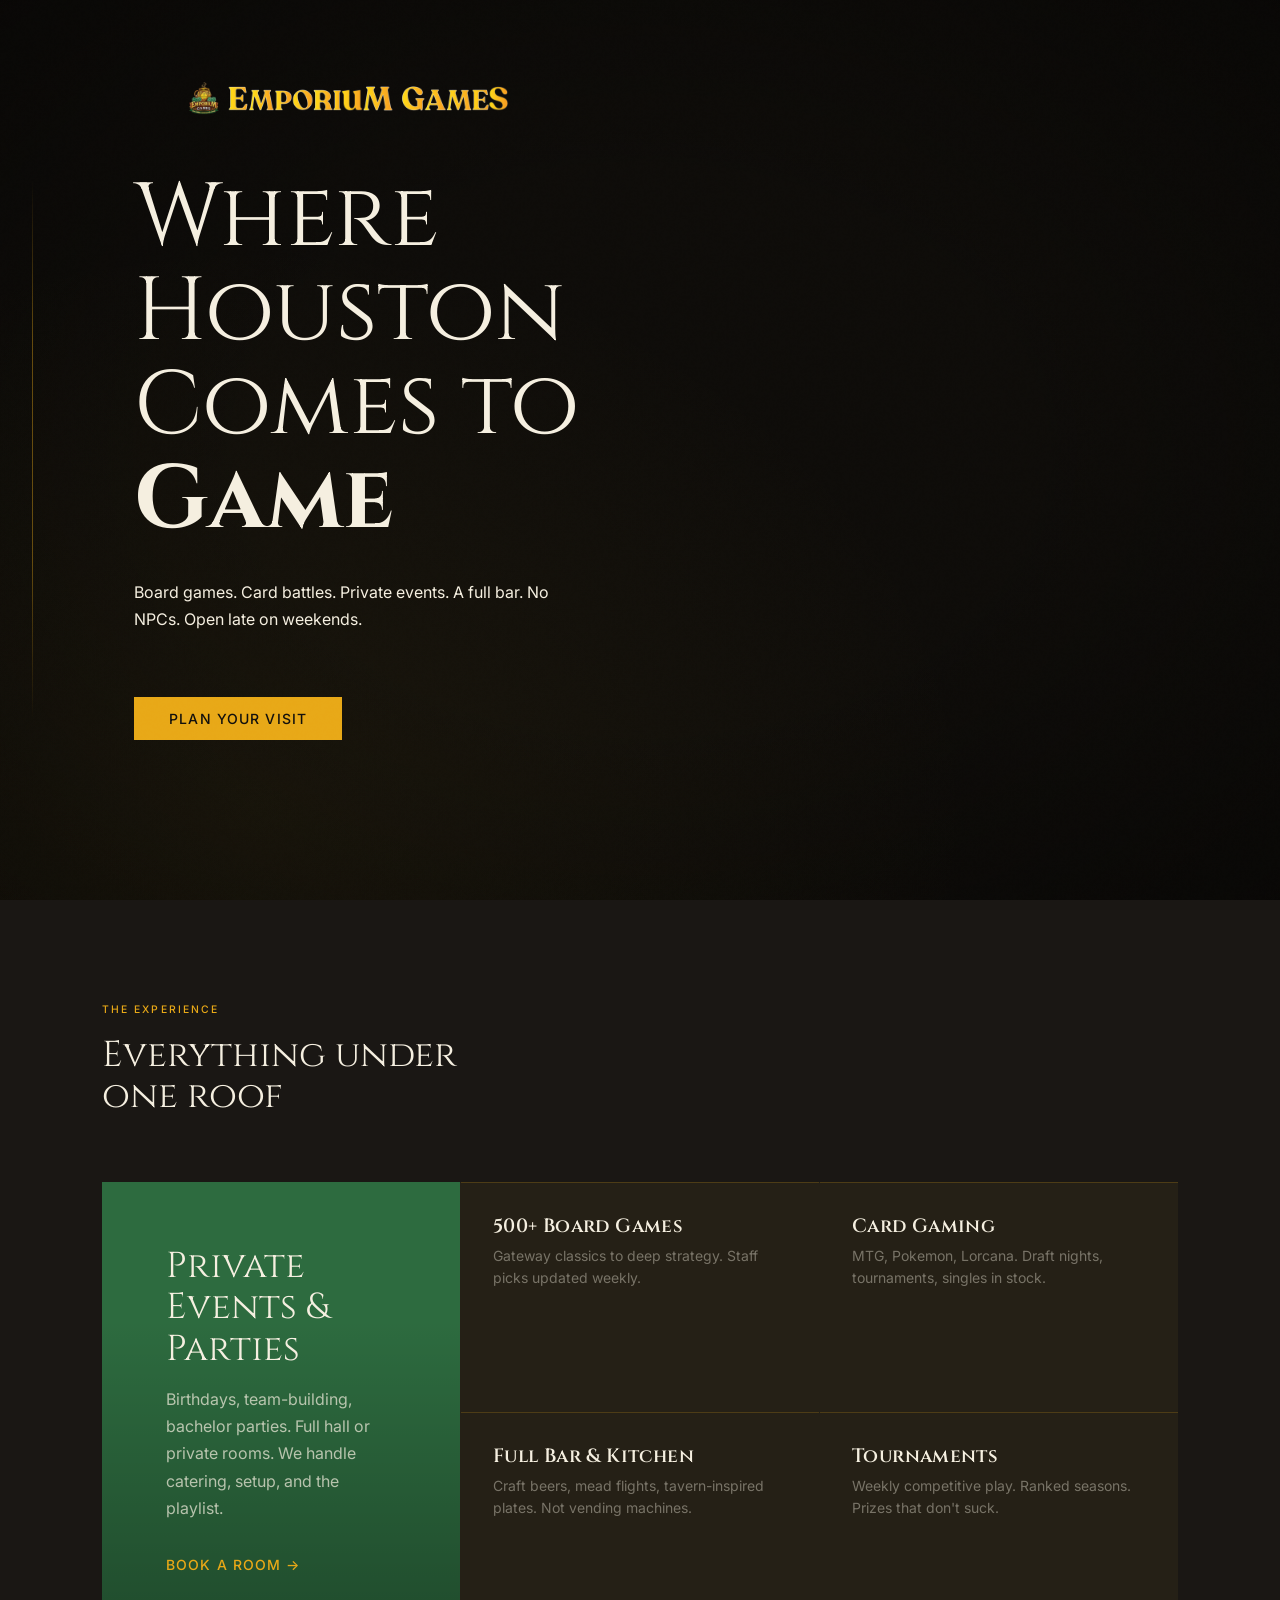
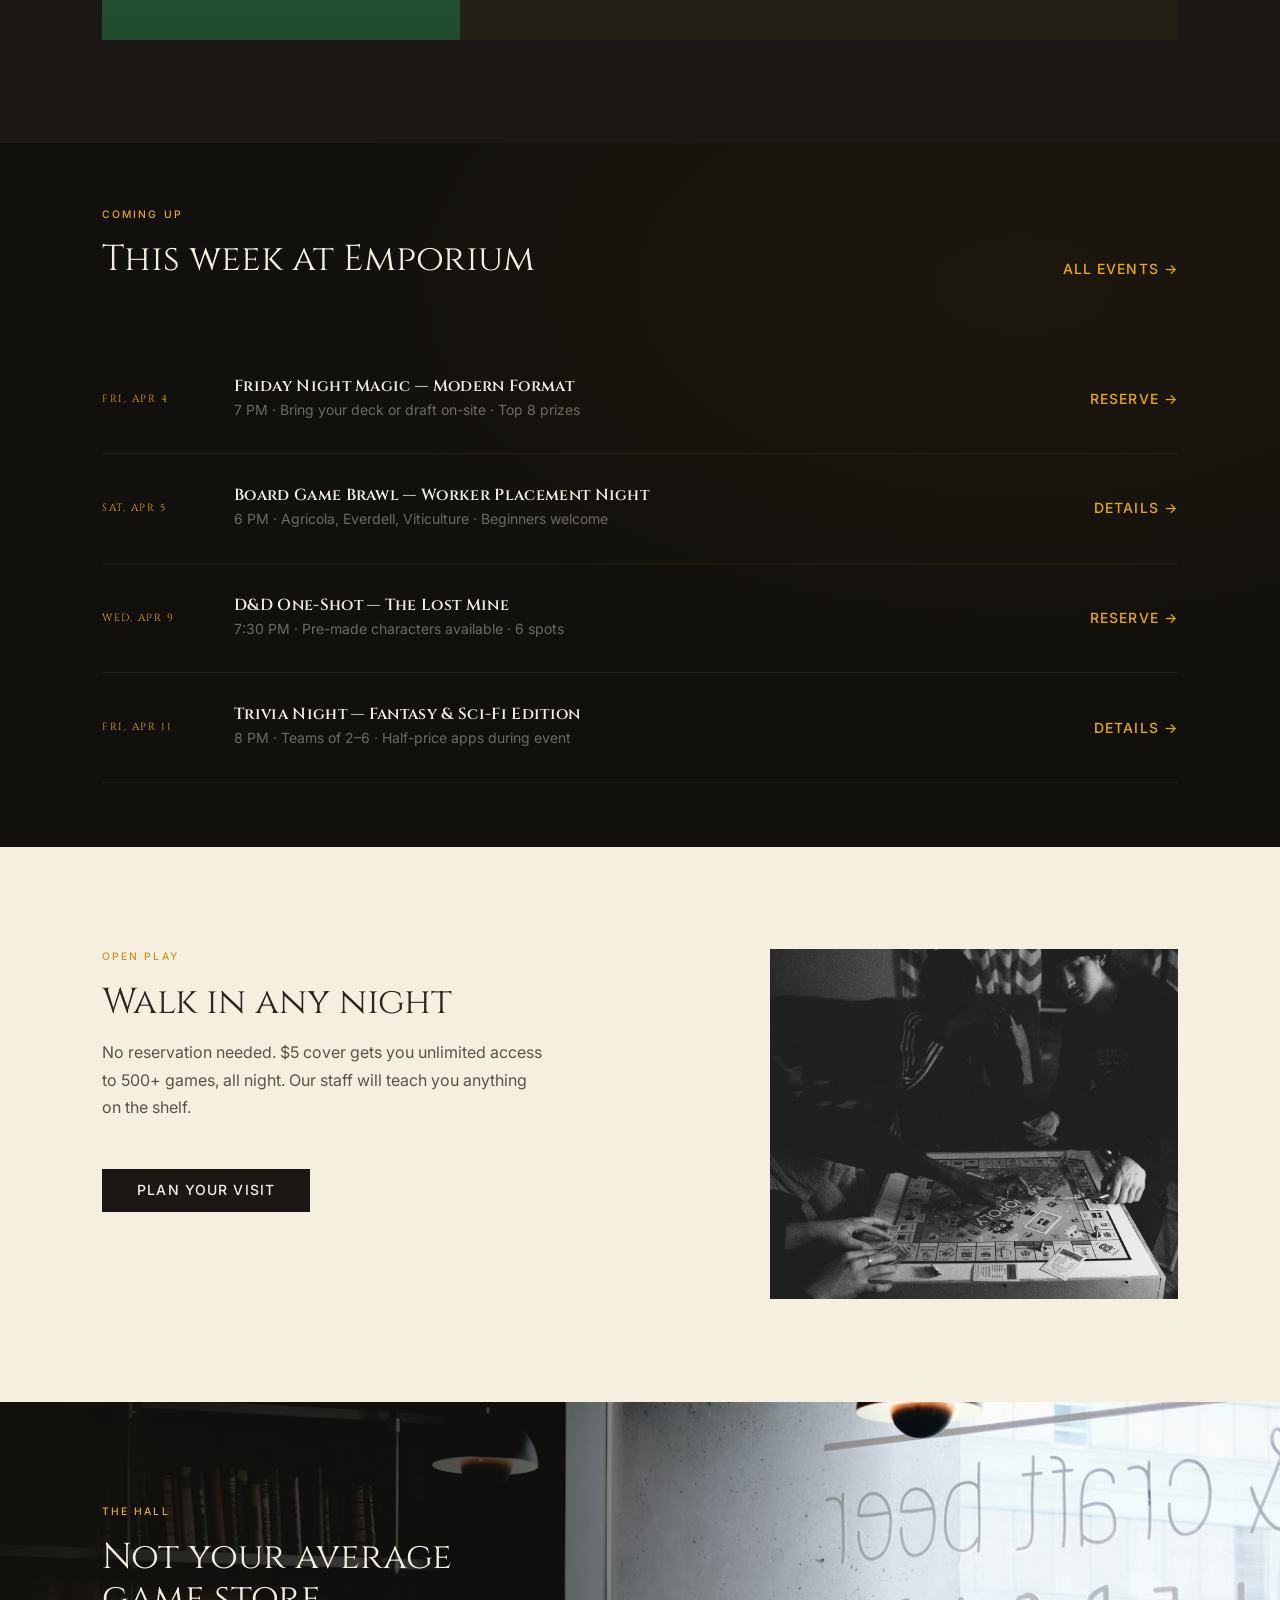
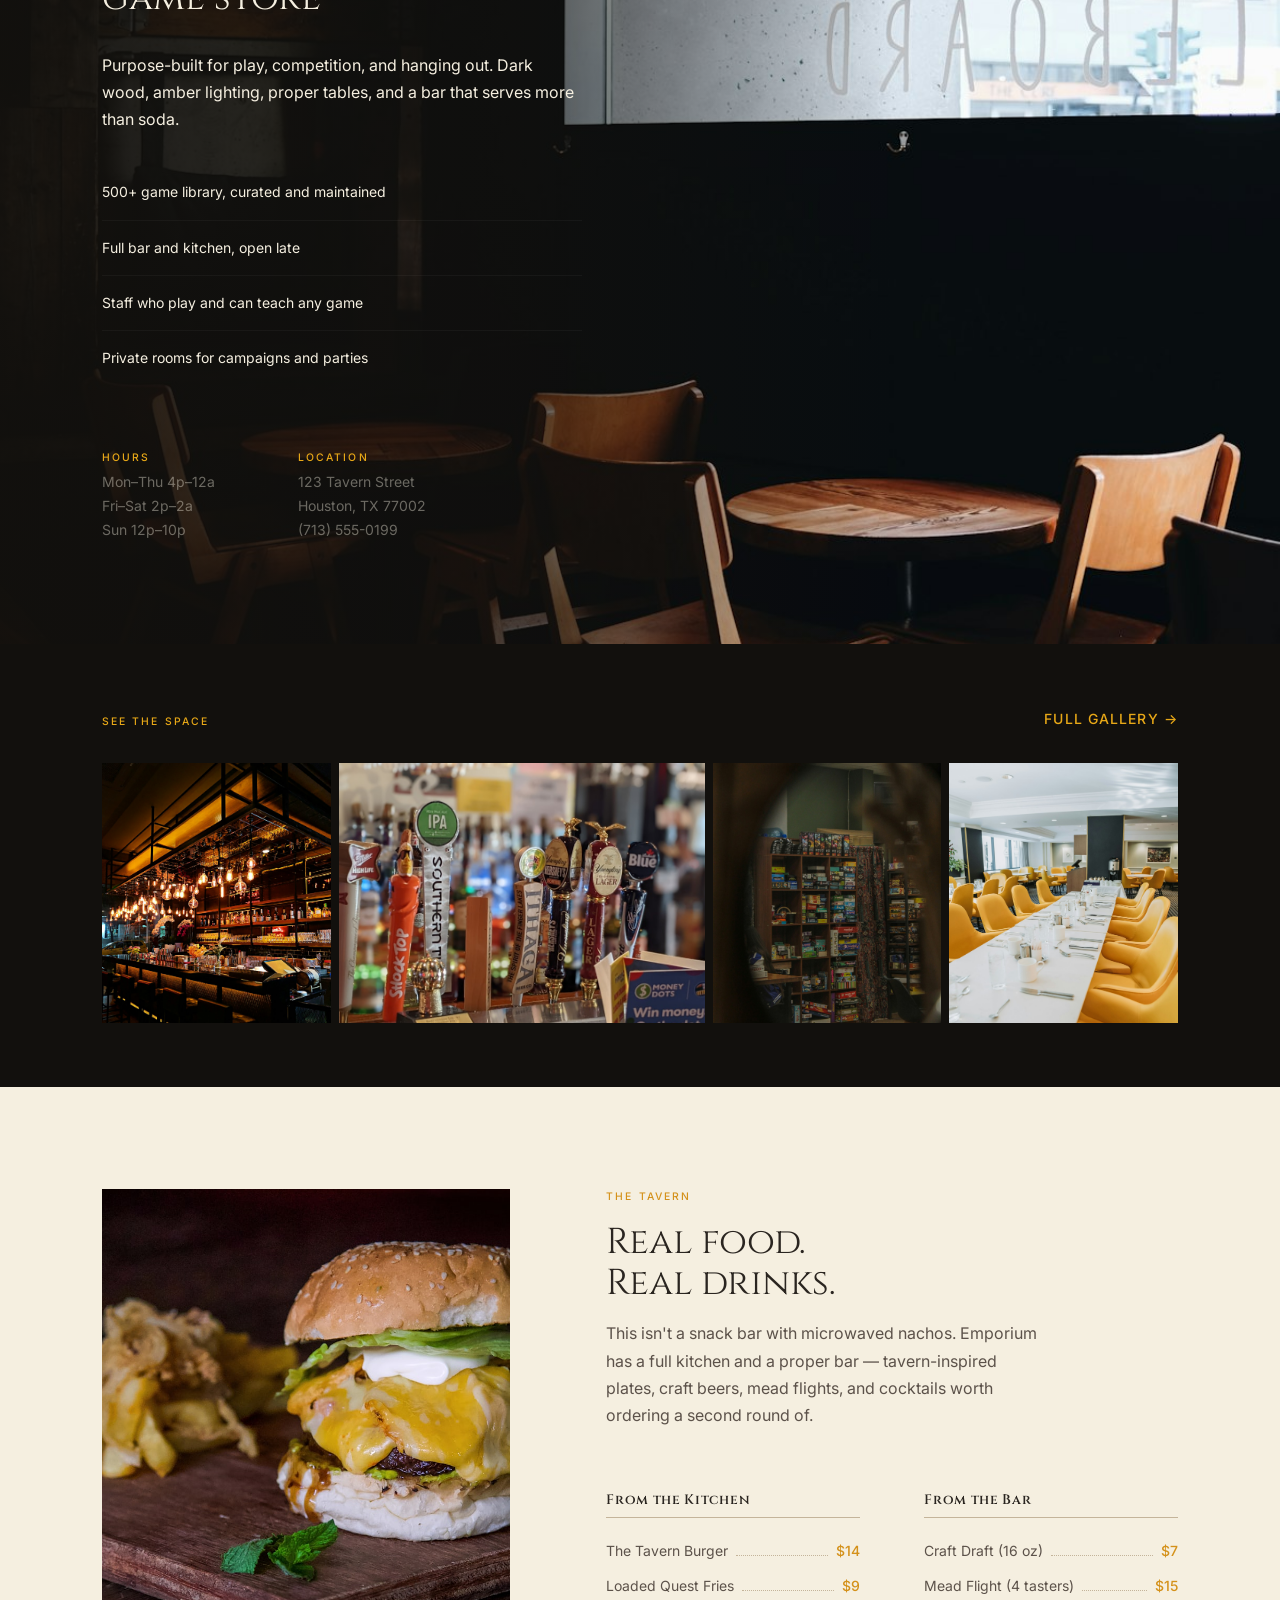
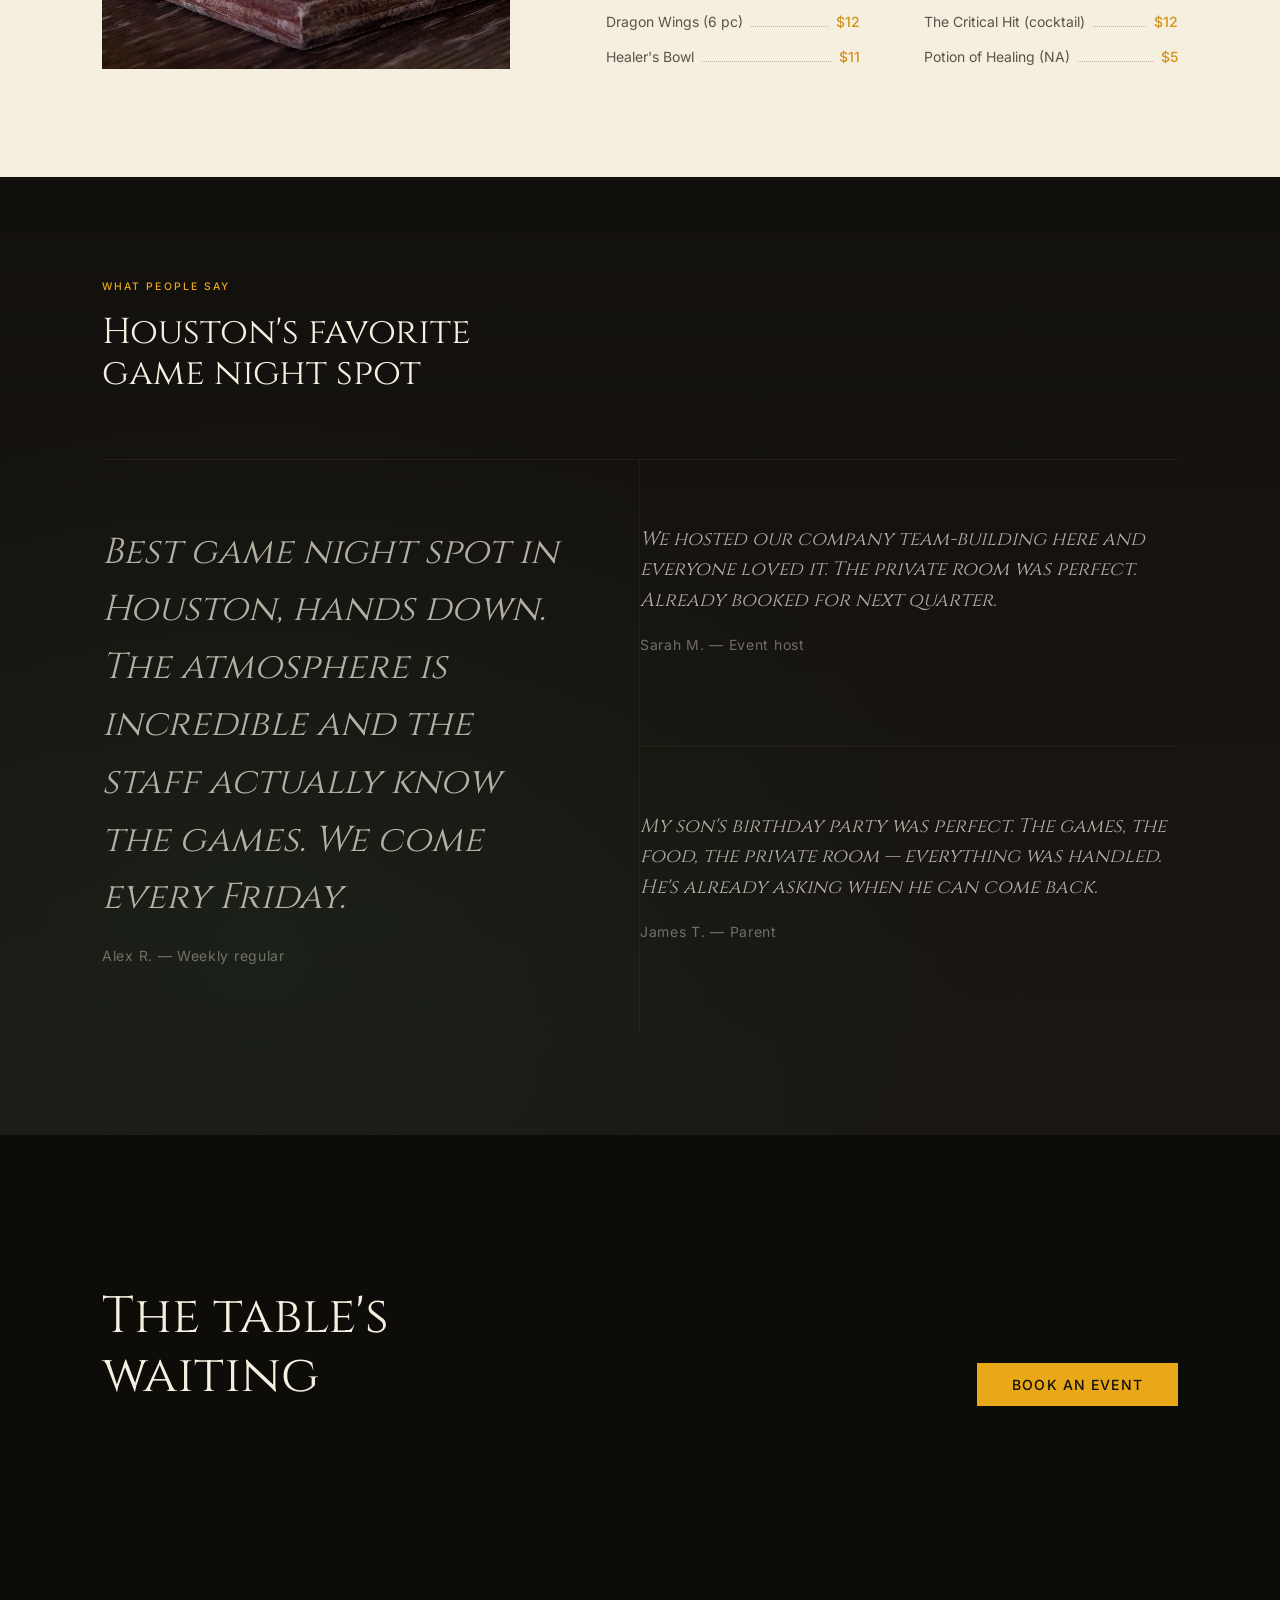
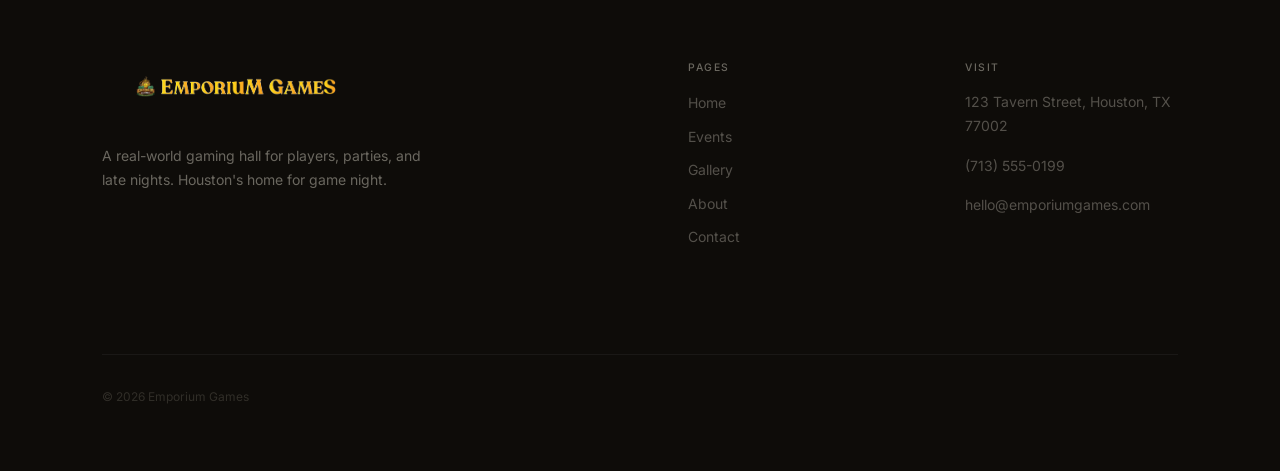
==== index.html @ 7062ef70 "Initial commit: Emporium Games mockup website Multi-page static site for Emporium Games — a Houston " ====
<!DOCTYPE html>
<html lang="en">
<head>
  <meta charset="UTF-8">
  <meta name="viewport" content="width=device-width, initial-scale=1.0">
  <title>Emporium Games — Houston's Gaming Hall</title>
  <link rel="preconnect" href="https://fonts.googleapis.com">
  <link rel="preconnect" href="https://fonts.gstatic.com" crossorigin>
  <link href="https://fonts.googleapis.com/css2?family=Cinzel:wght@400;600;700&family=Inter:wght@300;400;500;600&display=swap" rel="stylesheet">
  <link rel="stylesheet" href="css/variables.css">
  <link rel="stylesheet" href="css/base.css">
  <link rel="stylesheet" href="css/components.css">
  <link rel="stylesheet" href="css/layout.css">
  <link rel="stylesheet" href="css/pages.css">
</head>
<body>

  <!-- Navigation — hidden on hero, reveals on scroll -->
  <nav class="nav" id="nav">
    <div class="container nav-inner">
      <a href="index.html" class="nav-logo">
        <img src="assets/logo-nav.png" alt="Emporium Games">
      </a>
      <ul class="nav-links">
        <li><a href="index.html" class="active">Home</a></li>
        <li><a href="events.html">Events</a></li>
        <li><a href="gallery.html">Gallery</a></li>
        <li><a href="about.html">About</a></li>
        <li><a href="contact.html">Contact</a></li>
      </ul>
      <a href="contact.html" class="btn btn-primary nav-cta">Book an Event</a>
      <button class="nav-toggle" aria-label="Menu">
        <span></span><span></span><span></span>
      </button>
    </div>
  </nav>

  <!-- Hero — cinematic, left-aligned -->
  <section class="hero">
    <div class="hero-content reveal">
      <img src="assets/logo-hero.png" alt="Emporium Games" style="height: 80px; width: auto; margin-bottom: var(--space-md);">
      <h1>Where Houston<br>Comes to <strong>Game</strong></h1>
      <p class="subtitle">Board games. Card battles. Private events. A full bar. No NPCs. Open late on weekends.</p>
      <a href="contact.html" class="btn btn-primary">Plan Your Visit</a>
    </div>
  </section>

  <!-- The Experience — bento grid, asymmetric -->
  <section class="section-md bg-dark">
    <div class="container">
      <span class="eyebrow">The Experience</span>
      <h2 style="margin-bottom: var(--space-lg); max-width: 500px;">Everything under<br>one roof</h2>

      <div class="bento-grid">
        <div class="bento-featured">
          <h3>Private Events &amp; Parties</h3>
          <p>Birthdays, team-building, bachelor parties. Full hall or private rooms. We handle catering, setup, and the playlist.</p>
          <a href="contact.html" class="btn-text" style="margin-top: var(--space-sm);">Book a room</a>
        </div>
        <div class="bento-card">
          <h3>500+ Board Games</h3>
          <p>Gateway classics to deep strategy. Staff picks updated weekly.</p>
        </div>
        <div class="bento-card">
          <h3>Card Gaming</h3>
          <p>MTG, Pokemon, Lorcana. Draft nights, tournaments, singles in stock.</p>
        </div>
        <div class="bento-card">
          <h3>Full Bar &amp; Kitchen</h3>
          <p>Craft beers, mead flights, tavern-inspired plates. Not vending machines.</p>
        </div>
        <div class="bento-card">
          <h3>Tournaments</h3>
          <p>Weekly competitive play. Ranked seasons. Prizes that don't suck.</p>
        </div>
      </div>
    </div>
  </section>

  <!-- Upcoming Events — horizontal list, not a grid -->
  <section class="section-sm bg-gradient-subtle">
    <div class="container">
      <div style="display: flex; justify-content: space-between; align-items: flex-end; margin-bottom: var(--space-lg);">
        <div>
          <span class="eyebrow">Coming Up</span>
          <h2>This week at Emporium</h2>
        </div>
        <a href="events.html" class="btn-text">All events</a>
      </div>

      <div class="event-strip-card">
        <div class="event-strip-date">Fri, Apr 4</div>
        <div class="event-strip-info">
          <h3>Friday Night Magic — Modern Format</h3>
          <p>7 PM &middot; Bring your deck or draft on-site &middot; Top 8 prizes</p>
        </div>
        <a href="contact.html" class="btn-text">Reserve</a>
      </div>
      <div class="event-strip-card">
        <div class="event-strip-date">Sat, Apr 5</div>
        <div class="event-strip-info">
          <h3>Board Game Brawl — Worker Placement Night</h3>
          <p>6 PM &middot; Agricola, Everdell, Viticulture &middot; Beginners welcome</p>
        </div>
        <a href="events.html" class="btn-text">Details</a>
      </div>
      <div class="event-strip-card">
        <div class="event-strip-date">Wed, Apr 9</div>
        <div class="event-strip-info">
          <h3>D&amp;D One-Shot — The Lost Mine</h3>
          <p>7:30 PM &middot; Pre-made characters available &middot; 6 spots</p>
        </div>
        <a href="contact.html" class="btn-text">Reserve</a>
      </div>
      <div class="event-strip-card">
        <div class="event-strip-date">Fri, Apr 11</div>
        <div class="event-strip-info">
          <h3>Trivia Night — Fantasy &amp; Sci-Fi Edition</h3>
          <p>8 PM &middot; Teams of 2–6 &middot; Half-price apps during event</p>
        </div>
        <a href="events.html" class="btn-text">Details</a>
      </div>
    </div>
  </section>

  <!-- Open Play — warm cream section for contrast -->
  <section class="section-md bg-parchment section-light">
    <div class="container">
      <div class="split-wide">
        <div>
          <span class="eyebrow">Open Play</span>
          <h2>Walk in any night</h2>
          <p style="margin-top: var(--space-sm); max-width: 440px;">No reservation needed. $5 cover gets you unlimited access to 500+ games, all night. Our staff will teach you anything on the shelf.</p>
          <a href="contact.html" class="btn btn-primary" style="margin-top: var(--space-md);">Plan Your Visit</a>
        </div>
        <div class="photo-container" style="min-height: 350px;">
          <img src="assets/photos/friends-playing.jpg" alt="Friends playing board games" class="photo-img">
        </div>
      </div>
    </div>
  </section>

  <!-- The Hall — full-width overlay section -->
  <section class="overlay-section">
    <div class="overlay-bg">
      <div class="photo-container" style="min-height: 100%;">
        <img src="assets/photos/bar-interior.jpg" alt="Emporium Games interior" class="photo-img">
      </div>
    </div>
    <div class="overlay-content">
      <div class="info-block">
        <span class="eyebrow">The Hall</span>
        <h2>Not your average<br>game store</h2>
        <p style="margin: var(--space-md) 0;">Purpose-built for play, competition, and hanging out. Dark wood, amber lighting, proper tables, and a bar that serves more than soda.</p>
        <ul class="feature-list" style="margin-bottom: var(--space-lg);">
          <li>500+ game library, curated and maintained</li>
          <li>Full bar and kitchen, open late</li>
          <li>Staff who play and can teach any game</li>
          <li>Private rooms for campaigns and parties</li>
        </ul>
        <div style="display: grid; grid-template-columns: 1fr 1fr; gap: var(--space-md); max-width: 360px;">
          <div>
            <span class="eyebrow" style="margin-bottom: 0.25rem;">Hours</span>
            <p style="font-size: var(--fs-small); color: var(--text-on-dark-muted); margin: 0;">Mon–Thu 4p–12a<br>Fri–Sat 2p–2a<br>Sun 12p–10p</p>
          </div>
          <div>
            <span class="eyebrow" style="margin-bottom: 0.25rem;">Location</span>
            <p style="font-size: var(--fs-small); color: var(--text-on-dark-muted); margin: 0;">123 Tavern Street<br>Houston, TX 77002<br>(713) 555-0199</p>
          </div>
        </div>
      </div>
    </div>
  </section>

  <!-- Gallery Strip — visual break, 4 atmospheric photos -->
  <section class="section-sm bg-warm-black">
    <div class="container">
      <div style="display: flex; justify-content: space-between; align-items: flex-end; margin-bottom: var(--space-md);">
        <span class="eyebrow" style="margin-bottom: 0;">See the Space</span>
        <a href="gallery.html" class="btn-text">Full gallery</a>
      </div>
      <div class="gallery-strip">
        <div class="gallery-strip-item">
          <div class="photo-container" style="min-height: 260px;">
            <img src="assets/photos/storefront-night.jpg" alt="Emporium Games exterior at night" class="photo-img">
          </div>
        </div>
        <div class="gallery-strip-item gallery-strip-wide">
          <div class="photo-container" style="min-height: 260px;">
            <img src="assets/photos/bar-taps.jpg" alt="Craft beer taps at the bar" class="photo-img">
          </div>
        </div>
        <div class="gallery-strip-item">
          <div class="photo-container" style="min-height: 260px;">
            <img src="assets/photos/board-games-shelf.jpg" alt="Board game library" class="photo-img">
          </div>
        </div>
        <div class="gallery-strip-item">
          <div class="photo-container" style="min-height: 260px;">
            <img src="assets/photos/private-room.jpg" alt="Private event room" class="photo-img">
          </div>
        </div>
      </div>
    </div>
  </section>

  <!-- Food & Drink — warm cream section, menu-style -->
  <section class="section-md bg-parchment section-light">
    <div class="container">
      <div class="split-narrow">
        <div class="photo-container" style="min-height: 480px;">
          <img src="assets/photos/tavern-burger.jpg" alt="Tavern burger with fries" class="photo-img">
        </div>
        <div>
          <span class="eyebrow">The Tavern</span>
          <h2>Real food.<br>Real drinks.</h2>
          <p style="margin-top: var(--space-sm); max-width: 440px;">This isn't a snack bar with microwaved nachos. Emporium has a full kitchen and a proper bar — tavern-inspired plates, craft beers, mead flights, and cocktails worth ordering a second round of.</p>

          <div class="menu-preview">
            <div class="menu-category">
              <h4>From the Kitchen</h4>
              <div class="menu-item"><span>The Tavern Burger</span><span class="menu-dot"></span><span>$14</span></div>
              <div class="menu-item"><span>Loaded Quest Fries</span><span class="menu-dot"></span><span>$9</span></div>
              <div class="menu-item"><span>Dragon Wings (6 pc)</span><span class="menu-dot"></span><span>$12</span></div>
              <div class="menu-item"><span>Healer's Bowl</span><span class="menu-dot"></span><span>$11</span></div>
            </div>
            <div class="menu-category">
              <h4>From the Bar</h4>
              <div class="menu-item"><span>Craft Draft (16 oz)</span><span class="menu-dot"></span><span>$7</span></div>
              <div class="menu-item"><span>Mead Flight (4 tasters)</span><span class="menu-dot"></span><span>$15</span></div>
              <div class="menu-item"><span>The Critical Hit (cocktail)</span><span class="menu-dot"></span><span>$12</span></div>
              <div class="menu-item"><span>Potion of Healing (NA)</span><span class="menu-dot"></span><span>$5</span></div>
            </div>
          </div>
        </div>
      </div>
    </div>
  </section>

  <!-- Testimonials — stacked quotes, not uniform cards -->
  <section class="section-md bg-gradient-warm">
    <div class="container">
      <span class="eyebrow">What People Say</span>
      <h2 style="margin-bottom: var(--space-lg); max-width: 400px;">Houston's favorite<br>game night spot</h2>
      <div class="testimonial-grid">
        <div class="testimonial">
          <blockquote>Best game night spot in Houston, hands down. The atmosphere is incredible and the staff actually know the games. We come every Friday.</blockquote>
          <cite>Alex R. — Weekly regular</cite>
        </div>
        <div class="testimonial">
          <blockquote>We hosted our company team-building here and everyone loved it. The private room was perfect. Already booked for next quarter.</blockquote>
          <cite>Sarah M. — Event host</cite>
        </div>
        <div class="testimonial">
          <blockquote>My son's birthday party was perfect. The games, the food, the private room — everything was handled. He's already asking when he can come back.</blockquote>
          <cite>James T. — Parent</cite>
        </div>
      </div>
    </div>
  </section>

  <!-- CTA — minimal, type-driven -->
  <section class="cta-section bg-deep">
    <div class="container">
      <h2>The table's<br>waiting</h2>
      <a href="contact.html" class="btn btn-primary">Book an Event</a>
    </div>
  </section>

  <!-- Footer -->
  <footer class="footer">
    <div class="container">
      <div class="footer-grid">
        <div class="footer-brand">
          <img src="assets/logo-nav.png" alt="Emporium Games">
          <p>A real-world gaming hall for players, parties, and late nights. Houston's home for game night.</p>
        </div>
        <div class="footer-links">
          <div class="footer-col">
            <h4>Pages</h4>
            <ul>
              <li><a href="index.html">Home</a></li>
              <li><a href="events.html">Events</a></li>
              <li><a href="gallery.html">Gallery</a></li>
              <li><a href="about.html">About</a></li>
              <li><a href="contact.html">Contact</a></li>
            </ul>
          </div>
          <div class="footer-col">
            <h4>Visit</h4>
            <p>123 Tavern Street, Houston, TX 77002</p>
            <p>(713) 555-0199</p>
            <p>hello@emporiumgames.com</p>
          </div>
        </div>
      </div>
      <div class="footer-bottom">
        <p>&copy; 2026 Emporium Games</p>
      </div>
    </div>
  </footer>

  <script src="js/main.js"></script>
</body>
</html>
---- css/variables.css ----
:root {
  /* Backgrounds — warmer darks, not pitch black */
  --charcoal: #1A1714;
  --warm-black: #12100D;
  --deep-brown: #0E0C09;

  /* Brand golds — matched to actual sign: bright, warm, saturated */
  --sign-gold: #E8A817;
  --sign-amber: #D4911A;
  --warm-yellow: #F2C94C;
  --light-gold: #F5D76E;

  /* Nature — from the goblet logo banner */
  --forest-green: #2D6B3F;
  --deep-green: #1B4D2E;

  /* Warm neutrals — cream/parchment for lighter sections */
  --parchment: #F5EFE0;
  --cream: #FAF7F0;
  --warm-tan: #E8DFD0;
  --soft-brown: #C4B49A;

  /* Bronze/wood tones */
  --bronze: #8C6239;
  --warm-brown: #6B4E35;

  /* Derived */
  --gold-glow: rgba(232, 168, 23, 0.15);
  --gold-border: rgba(232, 168, 23, 0.2);
  --gold-border-strong: rgba(232, 168, 23, 0.4);

  /* Text on dark backgrounds */
  --text-on-dark: var(--parchment);
  --text-on-dark-secondary: rgba(245, 239, 224, 0.7);
  --text-on-dark-muted: rgba(245, 239, 224, 0.4);

  /* Text on light backgrounds */
  --text-on-light: #2A2520;
  --text-on-light-secondary: #5C524A;
  --text-on-light-muted: #8A7F74;

  /* Typography */
  --font-display: 'Cinzel', serif;
  --font-body: 'Inter', sans-serif;
  --fs-hero: clamp(3rem, 7vw, 6rem);
  --fs-h1: clamp(2rem, 4vw, 3.5rem);
  --fs-h2: clamp(1.5rem, 3vw, 2.25rem);
  --fs-h3: clamp(1.1rem, 1.5vw, 1.3rem);
  --fs-body: 1rem;
  --fs-small: 0.875rem;
  --fs-eyebrow: 0.65rem;

  /* Spacing */
  --space-xs: 0.5rem;
  --space-sm: 1rem;
  --space-md: 2rem;
  --space-lg: 4rem;
  --space-xl: 6rem;
  --space-2xl: 10rem;
  --section-pad-sm: clamp(3rem, 5vw, 5rem);
  --section-pad-md: clamp(5rem, 8vw, 8rem);
  --section-pad-lg: clamp(7rem, 12vw, 12rem);

  /* Layout */
  --max-width: 1140px;
  --max-width-narrow: 720px;
  --nav-height: 72px;
  --border-radius: 2px;
  --transition: 0.3s ease;
  --transition-slow: 0.6s ease;

  /* Noise texture */
  --noise: url("data:image/svg+xml,%3Csvg viewBox='0 0 256 256' xmlns='http://www.w3.org/2000/svg'%3E%3Cfilter id='n'%3E%3CfeTurbulence type='fractalNoise' baseFrequency='0.9' numOctaves='4' stitchTiles='stitch'/%3E%3C/filter%3E%3Crect width='100%25' height='100%25' filter='url(%23n)' opacity='0.04'/%3E%3C/svg%3E");
}
---- css/base.css ----
/* Reset */
*, *::before, *::after {
  box-sizing: border-box;
  margin: 0;
  padding: 0;
}

html {
  scroll-behavior: smooth;
  -webkit-font-smoothing: antialiased;
  -moz-osx-font-smoothing: grayscale;
}

body {
  background: var(--warm-black);
  color: var(--text-on-dark);
  font-family: var(--font-body);
  font-size: var(--fs-body);
  line-height: 1.6;
  overflow-x: hidden;
  position: relative;
}

/* Subtle noise overlay */
body::after {
  content: '';
  position: fixed;
  inset: 0;
  background: var(--noise);
  pointer-events: none;
  z-index: 9999;
  opacity: 0.3;
  mix-blend-mode: overlay;
}

/* Typography */
h1, h2, h3, h4, h5, h6 {
  font-family: var(--font-display);
  font-weight: 400;
  line-height: 1.15;
  color: inherit;
}

h1 { font-size: var(--fs-h1); }
h2 { font-size: var(--fs-h2); }
h3 { font-size: var(--fs-h3); }

/* Eyebrow label */
.eyebrow {
  font-family: var(--font-body);
  font-size: var(--fs-eyebrow);
  font-weight: 500;
  letter-spacing: 0.2em;
  text-transform: uppercase;
  color: var(--sign-gold);
  margin-bottom: var(--space-sm);
  display: block;
}

/* Light section eyebrows stay gold */
.section-light .eyebrow {
  color: var(--sign-amber);
}

p {
  margin-bottom: 1rem;
  line-height: 1.7;
}

p:last-child {
  margin-bottom: 0;
}

a {
  color: var(--sign-gold);
  text-decoration: none;
  transition: color var(--transition);
}

a:hover {
  color: var(--warm-yellow);
}

ul, ol {
  list-style: none;
}

img {
  max-width: 100%;
  display: block;
}

/* Utility */
.container {
  max-width: var(--max-width);
  margin-inline: auto;
  padding-inline: var(--space-md);
}

.container-narrow {
  max-width: var(--max-width-narrow);
  margin-inline: auto;
  padding-inline: var(--space-md);
}

.text-gold {
  color: var(--sign-gold);
}

/* Selection */
::selection {
  background: var(--sign-gold);
  color: var(--warm-black);
}

/* Scrollbar */
::-webkit-scrollbar {
  width: 6px;
}

::-webkit-scrollbar-track {
  background: var(--warm-black);
}

::-webkit-scrollbar-thumb {
  background: rgba(140, 98, 57, 0.5);
  border-radius: 3px;
}

::-webkit-scrollbar-thumb:hover {
  background: var(--sign-gold);
}

/* Subtle animation — used sparingly */
.reveal {
  opacity: 0;
  transform: translateY(12px);
  transition: opacity 0.8s ease, transform 0.8s ease;
}

.reveal.visible {
  opacity: 1;
  transform: translateY(0);
}

/* Light section defaults */
.section-light {
  color: var(--text-on-light);
}

.section-light p {
  color: var(--text-on-light-secondary);
}

.section-light a {
  color: var(--sign-amber);
}

.section-light a:hover {
  color: var(--warm-brown);
}
---- css/components.css ----
/* ═══════════════════════════════════════
   BUTTONS
   ═══════════════════════════════════════ */

.btn {
  display: inline-block;
  font-family: var(--font-body);
  font-size: var(--fs-small);
  font-weight: 500;
  letter-spacing: 0.08em;
  text-transform: uppercase;
  padding: 0.9rem 2.2rem;
  border-radius: 0;
  cursor: pointer;
  transition: all var(--transition);
  text-align: center;
  border: none;
  line-height: 1;
}

.btn-primary {
  background: var(--sign-gold);
  color: var(--warm-black);
}

.btn-primary:hover {
  background: var(--warm-yellow);
  color: var(--warm-black);
}

.btn-outline {
  background: transparent;
  border: 1px solid var(--gold-border-strong);
  color: var(--parchment);
}

.btn-outline:hover {
  border-color: var(--sign-gold);
  color: var(--sign-gold);
}

/* On light backgrounds */
.section-light .btn-primary {
  background: var(--charcoal);
  color: var(--parchment);
}

.section-light .btn-primary:hover {
  background: var(--warm-brown);
}

.section-light .btn-outline {
  border-color: var(--charcoal);
  color: var(--charcoal);
}

.btn-text {
  background: none;
  border: none;
  color: var(--sign-gold);
  padding: 0;
  font-family: var(--font-body);
  font-size: var(--fs-small);
  font-weight: 500;
  letter-spacing: 0.08em;
  text-transform: uppercase;
  cursor: pointer;
  transition: color var(--transition);
}

.btn-text::after {
  content: ' \2192';
}

.btn-text:hover {
  color: var(--warm-yellow);
}

/* ═══════════════════════════════════════
   NAVIGATION — reveals on scroll, with real logo
   ═══════════════════════════════════════ */

.nav {
  position: fixed;
  top: 0;
  left: 0;
  right: 0;
  z-index: 1000;
  height: var(--nav-height);
  background: transparent;
  transition: all 0.4s ease;
  transform: translateY(-100%);
  opacity: 0;
}

.nav-visible {
  transform: translateY(0);
  opacity: 1;
  background: rgba(18, 16, 13, 0.94);
  backdrop-filter: blur(12px);
  -webkit-backdrop-filter: blur(12px);
  border-bottom: 1px solid rgba(232, 168, 23, 0.08);
}

.nav-inner {
  display: flex;
  align-items: center;
  justify-content: space-between;
  height: 100%;
}

.nav-logo {
  text-decoration: none;
  line-height: 1;
  display: flex;
  align-items: center;
}

.nav-logo img {
  height: 40px;
  width: auto;
}

.nav-links {
  display: flex;
  align-items: center;
  gap: var(--space-lg);
}

.nav-links a {
  font-family: var(--font-body);
  font-size: 0.75rem;
  font-weight: 400;
  letter-spacing: 0.1em;
  text-transform: uppercase;
  color: var(--text-on-dark-muted);
  transition: color var(--transition);
}

.nav-links a:hover,
.nav-links a.active {
  color: var(--parchment);
}

.nav-cta {
  padding: 0.55rem 1.3rem;
  font-size: 0.65rem;
  letter-spacing: 0.1em;
}

.nav-toggle {
  display: none;
  flex-direction: column;
  gap: 5px;
  background: none;
  border: none;
  cursor: pointer;
  padding: 0.5rem;
}

.nav-toggle span {
  display: block;
  width: 22px;
  height: 1.5px;
  background: var(--parchment);
  transition: all var(--transition);
}

.nav-open .nav-toggle span:nth-child(1) {
  transform: rotate(45deg) translate(4px, 4px);
}
.nav-open .nav-toggle span:nth-child(2) {
  opacity: 0;
}
.nav-open .nav-toggle span:nth-child(3) {
  transform: rotate(-45deg) translate(4px, -4px);
}

/* ═══════════════════════════════════════
   BENTO CARDS — warm palette
   ═══════════════════════════════════════ */

.bento-card {
  padding: var(--space-md) var(--space-md) var(--space-lg);
  border-top: 1px solid var(--gold-border);
  color: var(--text-on-dark);
}

.bento-card h3 {
  font-size: var(--fs-h3);
  font-weight: 600;
  margin-bottom: var(--space-xs);
  letter-spacing: 0.02em;
}

.bento-card p {
  color: var(--text-on-dark-muted);
  font-size: var(--fs-small);
  line-height: 1.6;
  max-width: 340px;
}

.bento-featured {
  background: var(--forest-green);
  border: none;
  padding: var(--space-lg);
  display: flex;
  flex-direction: column;
  justify-content: flex-end;
  min-height: 360px;
  position: relative;
  overflow: hidden;
  color: var(--parchment);
}

.bento-featured::before {
  content: '';
  position: absolute;
  inset: 0;
  background: linear-gradient(180deg, transparent 30%, rgba(0,0,0,0.3) 100%);
  pointer-events: none;
}

.bento-featured > * {
  position: relative;
  z-index: 1;
}

.bento-featured h3 {
  font-size: var(--fs-h2);
  margin-bottom: var(--space-sm);
}

.bento-featured p {
  color: rgba(245, 239, 224, 0.7);
  max-width: 400px;
  font-size: var(--fs-body);
}

/* ═══════════════════════════════════════
   EVENT STRIP — warm accents
   ═══════════════════════════════════════ */

.event-strip-card {
  display: grid;
  grid-template-columns: auto 1fr auto;
  align-items: center;
  gap: var(--space-md);
  padding: var(--space-md) 0;
  border-bottom: 1px solid rgba(232, 168, 23, 0.08);
  transition: border-color var(--transition);
}

.event-strip-card:first-child {
  border-top: 1px solid rgba(232, 168, 23, 0.08);
}

.event-strip-card:hover {
  border-bottom-color: var(--gold-border);
}

.event-strip-date {
  font-family: var(--font-display);
  font-size: 0.65rem;
  letter-spacing: 0.15em;
  text-transform: uppercase;
  color: var(--sign-gold);
  min-width: 100px;
}

.event-strip-info h3 {
  font-size: 1rem;
  font-weight: 600;
  letter-spacing: 0.02em;
  margin-bottom: 0.15rem;
}

.event-strip-info p {
  color: var(--text-on-dark-muted);
  font-size: var(--fs-small);
  margin: 0;
}

/* ═══════════════════════════════════════
   PLACEHOLDER IMAGES — warmer
   ═══════════════════════════════════════ */

.placeholder-img {
  background: var(--charcoal);
  display: flex;
  align-items: center;
  justify-content: center;
  color: var(--text-on-dark-muted);
  font-family: var(--font-body);
  font-size: 0.7rem;
  letter-spacing: 0.1em;
  text-transform: uppercase;
  min-height: 300px;
  position: relative;
  overflow: hidden;
}

.placeholder-img::before {
  content: '';
  position: absolute;
  inset: 0;
  background:
    radial-gradient(ellipse at 30% 50%, rgba(232, 168, 23, 0.06) 0%, transparent 60%),
    linear-gradient(180deg, rgba(0,0,0,0.15) 0%, transparent 30%, transparent 70%, rgba(0,0,0,0.2) 100%);
  pointer-events: none;
}

.placeholder-img span {
  position: relative;
  z-index: 1;
  padding: var(--space-sm);
  text-align: center;
  opacity: 0.4;
}

/* Real images replacing placeholders */
.photo-img {
  width: 100%;
  height: 100%;
  min-height: 300px;
  object-fit: cover;
  display: block;
}

.photo-container {
  position: relative;
  overflow: hidden;
  min-height: 300px;
}

.photo-container img {
  width: 100%;
  height: 100%;
  object-fit: cover;
  position: absolute;
  inset: 0;
}

/* Overlay for text-on-image sections */
.photo-container.photo-darken::after {
  content: '';
  position: absolute;
  inset: 0;
  background: rgba(18, 16, 13, 0.3);
  pointer-events: none;
}

/* ═══════════════════════════════════════
   FAQ ACCORDION
   ═══════════════════════════════════════ */

.faq-item {
  border-bottom: 1px solid rgba(232, 168, 23, 0.1);
  transition: border-color var(--transition);
}

.faq-item.active {
  border-bottom-color: var(--gold-border);
}

.faq-question {
  width: 100%;
  background: transparent;
  border: none;
  padding: var(--space-md) 0;
  display: flex;
  align-items: center;
  justify-content: space-between;
  cursor: pointer;
  font-family: var(--font-body);
  font-size: var(--fs-body);
  font-weight: 400;
  color: var(--text-on-dark-secondary);
  text-align: left;
  transition: color var(--transition);
}

.faq-question:hover {
  color: var(--parchment);
}

.faq-chevron {
  color: var(--text-on-dark-muted);
  font-size: 0.8rem;
  transition: transform var(--transition);
  flex-shrink: 0;
  margin-left: var(--space-md);
}

.faq-item.active .faq-chevron {
  transform: rotate(180deg);
  color: var(--sign-gold);
}

.faq-answer {
  max-height: 0;
  overflow: hidden;
  transition: max-height 0.4s ease;
}

.faq-answer-inner {
  padding: 0 0 var(--space-md);
  color: var(--text-on-dark-muted);
  line-height: 1.8;
  max-width: 600px;
}

/* ═══════════════════════════════════════
   FOOTER — warm
   ═══════════════════════════════════════ */

.footer {
  background: var(--deep-brown);
  padding: var(--section-pad-md) 0 var(--space-lg);
  color: var(--text-on-dark);
}

.footer-grid {
  display: grid;
  grid-template-columns: 1fr 1fr;
  gap: var(--space-xl);
  margin-bottom: var(--space-xl);
}

.footer-brand img {
  height: 50px;
  width: auto;
  margin-bottom: var(--space-md);
}

.footer-brand p {
  color: var(--text-on-dark-muted);
  font-size: var(--fs-small);
  max-width: 320px;
  line-height: 1.7;
}

.footer-links {
  display: grid;
  grid-template-columns: 1fr 1fr;
  gap: var(--space-lg);
}

.footer-col h4 {
  font-family: var(--font-body);
  font-size: var(--fs-eyebrow);
  font-weight: 500;
  letter-spacing: 0.15em;
  text-transform: uppercase;
  margin-bottom: var(--space-sm);
  color: var(--text-on-dark-muted);
}

.footer-col ul li {
  margin-bottom: var(--space-xs);
}

.footer-col ul a,
.footer-col p {
  color: rgba(245, 239, 224, 0.3);
  font-size: var(--fs-small);
  transition: color var(--transition);
}

.footer-col ul a:hover {
  color: var(--parchment);
}

.footer-bottom {
  border-top: 1px solid rgba(255,255,255,0.05);
  padding-top: var(--space-md);
}

.footer-bottom p {
  color: rgba(245, 239, 224, 0.15);
  font-size: 0.75rem;
}

/* ═══════════════════════════════════════
   FORM STYLES
   ═══════════════════════════════════════ */

.form-group {
  margin-bottom: var(--space-md);
}

.form-group label {
  display: block;
  font-family: var(--font-body);
  font-size: var(--fs-eyebrow);
  font-weight: 500;
  letter-spacing: 0.1em;
  text-transform: uppercase;
  color: var(--text-on-dark-muted);
  margin-bottom: var(--space-xs);
}

.form-group input,
.form-group textarea,
.form-group select {
  width: 100%;
  padding: 0.875rem 0;
  background: transparent;
  border: none;
  border-bottom: 1px solid var(--gold-border);
  color: var(--text-on-dark);
  font-family: var(--font-body);
  font-size: var(--fs-body);
  transition: border-color var(--transition);
  outline: none;
  border-radius: 0;
}

.form-group input:focus,
.form-group textarea:focus,
.form-group select:focus {
  border-bottom-color: var(--sign-gold);
}

.form-group textarea {
  min-height: 120px;
  resize: vertical;
  border: 1px solid var(--gold-border);
  padding: var(--space-sm);
  margin-top: var(--space-xs);
}

.form-group select {
  appearance: none;
  background-image: url("data:image/svg+xml,%3Csvg xmlns='http://www.w3.org/2000/svg' width='10' height='6' viewBox='0 0 10 6'%3E%3Cpath d='M5 6L0 0h10z' fill='%23E8A817' opacity='0.5'/%3E%3C/svg%3E");
  background-repeat: no-repeat;
  background-position: right 0 center;
  padding-right: 1.5rem;
}

.form-group select option {
  background: var(--warm-black);
  color: var(--text-on-dark);
}

/* ═══════════════════════════════════════
   TESTIMONIALS
   ═══════════════════════════════════════ */

.testimonial {
  padding: var(--space-lg) 0;
  border-top: 1px solid rgba(232, 168, 23, 0.08);
}

.testimonial blockquote {
  font-family: var(--font-display);
  font-size: var(--fs-h3);
  font-style: italic;
  font-weight: 400;
  color: var(--text-on-dark-secondary);
  line-height: 1.6;
  max-width: 600px;
  margin-bottom: var(--space-sm);
}

.testimonial cite {
  font-style: normal;
  font-family: var(--font-body);
  font-size: var(--fs-small);
  color: var(--text-on-dark-muted);
  letter-spacing: 0.05em;
}
---- css/layout.css ----
/* ═══════════════════════════════════════
   SECTIONS — varied rhythm
   ═══════════════════════════════════════ */

.section-sm { padding-block: var(--section-pad-sm); }
.section-md { padding-block: var(--section-pad-md); }
.section-lg { padding-block: var(--section-pad-lg); }

/* Background variations — warm darks, not pitch black */
.bg-warm-black {
  background: var(--warm-black);
}

.bg-dark {
  background: var(--charcoal);
}

.bg-deep {
  background: var(--deep-brown);
}

/* Light backgrounds — cream/parchment for contrast sections */
.bg-cream {
  background: var(--cream);
}

.bg-parchment {
  background: var(--parchment);
}

.bg-gradient-warm {
  background:
    radial-gradient(ellipse at 20% 80%, rgba(45, 107, 63, 0.12) 0%, transparent 50%),
    linear-gradient(180deg, var(--warm-black) 0%, var(--charcoal) 100%);
}

.bg-gradient-subtle {
  background:
    radial-gradient(ellipse at 80% 20%, rgba(232, 168, 23, 0.05) 0%, transparent 50%),
    var(--warm-black);
}

/* ═══════════════════════════════════════
   HERO — cinematic, left-aligned
   ═══════════════════════════════════════ */

.hero {
  min-height: 100vh;
  display: flex;
  align-items: flex-end;
  padding: 0 var(--space-md) var(--space-2xl);
  position: relative;
  background: var(--deep-brown);
  overflow: hidden;
}

/* Vignette + atmospheric light */
.hero::before {
  content: '';
  position: absolute;
  inset: 0;
  background:
    radial-gradient(ellipse at 20% 90%, rgba(212, 175, 55, 0.06) 0%, transparent 50%),
    radial-gradient(ellipse at 50% 50%, transparent 40%, rgba(0,0,0,0.4) 100%);
  pointer-events: none;
}

/* Vertical gold accent line */
.hero::after {
  content: '';
  position: absolute;
  left: var(--space-md);
  top: 20%;
  bottom: 20%;
  width: 1px;
  background: linear-gradient(180deg, transparent, var(--gold-border-strong) 30%, var(--gold-border-strong) 70%, transparent);
  pointer-events: none;
}

.hero-content {
  position: relative;
  z-index: 1;
  max-width: var(--max-width);
  margin-inline: auto;
  width: 100%;
  padding-left: var(--space-lg);
}

.hero h1 {
  font-size: var(--fs-hero);
  font-weight: 400;
  line-height: 1.05;
  margin-bottom: var(--space-md);
  max-width: 700px;
}

.hero h1 strong {
  font-weight: 700;
}

.hero .subtitle {
  font-size: 1rem;
  color: var(--text-muted);
  margin-bottom: var(--space-lg);
  max-width: 420px;
  line-height: 1.7;
}

/* Short hero for inner pages */
.hero-short {
  min-height: 45vh;
  align-items: flex-end;
  padding-bottom: var(--section-pad-md);
}

.hero-short .hero-content {
  padding-left: 0;
}

.hero-short h1 {
  font-size: var(--fs-h1);
}

/* ═══════════════════════════════════════
   BENTO GRID — asymmetric
   ═══════════════════════════════════════ */

.bento-grid {
  display: grid;
  grid-template-columns: 1fr 1fr 1fr;
  grid-template-rows: auto auto;
  gap: 1px;
  background: rgba(212, 175, 55, 0.06);
}

.bento-grid .bento-featured {
  grid-row: 1 / 3;
}

/* ═══════════════════════════════════════
   SPLIT — asymmetric columns
   ═══════════════════════════════════════ */

.split-wide {
  display: grid;
  grid-template-columns: 1.4fr 1fr;
  gap: var(--space-xl);
  align-items: start;
}

.split-narrow {
  display: grid;
  grid-template-columns: 1fr 1.4fr;
  gap: var(--space-xl);
  align-items: start;
}

/* ═══════════════════════════════════════
   OVERLAY PANEL — text on image
   ═══════════════════════════════════════ */

.overlay-section {
  position: relative;
  min-height: 70vh;
  display: flex;
  align-items: center;
  overflow: hidden;
}

.overlay-bg {
  position: absolute;
  inset: 0;
}

.overlay-bg .placeholder-img {
  position: absolute;
  inset: 0;
  min-height: 100%;
}

.overlay-bg::after {
  content: '';
  position: absolute;
  inset: 0;
  background: linear-gradient(90deg, rgba(18,16,13,0.95) 0%, rgba(18,16,13,0.7) 40%, transparent 70%);
  pointer-events: none;
}

.overlay-content {
  position: relative;
  z-index: 1;
  padding: var(--section-pad-md) var(--space-md);
  max-width: var(--max-width);
  margin-inline: auto;
  width: 100%;
}

.overlay-content .info-block {
  max-width: 480px;
}

.info-block h2 {
  margin-bottom: var(--space-md);
}

/* ═══════════════════════════════════════
   CTA — minimal, type-driven
   ═══════════════════════════════════════ */

.cta-section {
  padding: var(--section-pad-lg) var(--space-md);
  text-align: left;
}

.cta-section .container {
  display: flex;
  align-items: flex-end;
  justify-content: space-between;
  gap: var(--space-lg);
}

.cta-section h2 {
  font-size: var(--fs-h1);
  font-weight: 400;
  max-width: 500px;
  line-height: 1.15;
}

/* ═══════════════════════════════════════
   FEATURE LIST
   ═══════════════════════════════════════ */

.feature-list {
  list-style: none;
  padding: 0;
}

.feature-list li {
  padding: var(--space-sm) 0;
  border-bottom: 1px solid rgba(255,255,255,0.04);
  color: var(--text-secondary);
  font-size: var(--fs-small);
}

.feature-list li:last-child {
  border-bottom: none;
}

/* ═══════════════════════════════════════
   RESPONSIVE
   ═══════════════════════════════════════ */

@media (max-width: 1023px) {
  .bento-grid {
    grid-template-columns: 1fr 1fr;
  }

  .bento-grid .bento-featured {
    grid-column: 1 / -1;
    grid-row: auto;
    min-height: 280px;
  }

  .split-wide,
  .split-narrow {
    grid-template-columns: 1fr;
    gap: var(--space-lg);
  }

  .footer-grid {
    grid-template-columns: 1fr;
    gap: var(--space-lg);
  }
}

@media (max-width: 767px) {
  .nav-links,
  .nav-cta {
    display: none;
  }

  .nav-toggle {
    display: flex;
  }

  .nav-open .nav-links {
    display: flex;
    flex-direction: column;
    position: fixed;
    top: var(--nav-height);
    right: 0;
    bottom: 0;
    width: 260px;
    background: rgba(8, 8, 8, 0.98);
    border-left: 1px solid rgba(212, 175, 55, 0.08);
    padding: var(--space-lg) var(--space-md);
    gap: var(--space-md);
    z-index: 999;
  }

  .nav-open .nav-cta {
    display: inline-block;
    position: fixed;
    bottom: var(--space-md);
    right: var(--space-md);
    width: calc(260px - var(--space-lg));
    z-index: 999;
    text-align: center;
  }

  .bento-grid {
    grid-template-columns: 1fr;
  }

  .hero {
    min-height: 85vh;
    padding-bottom: var(--space-xl);
  }

  .hero::after {
    display: none;
  }

  .hero-content {
    padding-left: 0;
  }

  .hero h1 {
    font-size: clamp(2.2rem, 8vw, 3.5rem);
  }

  .hero-short {
    min-height: 40vh;
  }

  .event-strip-card {
    grid-template-columns: 1fr;
    gap: var(--space-xs);
  }

  .event-strip-date {
    min-width: auto;
  }

  .overlay-section {
    min-height: auto;
  }

  .overlay-bg::after {
    background: rgba(18,16,13,0.85);
  }

  .overlay-content .info-block {
    max-width: 100%;
  }

  .cta-section .container {
    flex-direction: column;
    align-items: flex-start;
  }

  .footer-links {
    grid-template-columns: 1fr;
    gap: var(--space-md);
  }
}
---- css/pages.css ----
/* ═══════════════════════════════════════
   HOMEPAGE — Gallery Strip
   ═══════════════════════════════════════ */

.gallery-strip {
  display: grid;
  grid-template-columns: 1fr 1.6fr 1fr 1fr;
  gap: var(--space-xs);
}

.gallery-strip-item {
  overflow: hidden;
}

.gallery-strip-item .placeholder-img {
  transition: transform 0.6s ease;
}

.gallery-strip-item:hover .placeholder-img {
  transform: scale(1.03);
}

@media (max-width: 1023px) {
  .gallery-strip {
    grid-template-columns: 1fr 1fr;
  }
}

@media (max-width: 767px) {
  .gallery-strip {
    grid-template-columns: 1fr;
  }
}

/* ═══════════════════════════════════════
   HOMEPAGE — Menu Preview (Food & Drink)
   ═══════════════════════════════════════ */

.menu-preview {
  margin-top: var(--space-lg);
  display: grid;
  grid-template-columns: 1fr 1fr;
  gap: var(--space-lg);
}

.menu-category h4 {
  font-family: var(--font-display);
  font-size: 0.85rem;
  font-weight: 600;
  letter-spacing: 0.05em;
  color: var(--text-on-light);
  margin-bottom: var(--space-sm);
  padding-bottom: var(--space-xs);
  border-bottom: 1px solid var(--soft-brown);
}

.menu-item {
  display: flex;
  align-items: baseline;
  gap: 0.5rem;
  padding: 0.4rem 0;
  font-size: var(--fs-small);
  color: var(--text-on-light-secondary);
}

.menu-dot {
  flex: 1;
  border-bottom: 1px dotted var(--soft-brown);
  min-width: 20px;
  margin-bottom: 0.25rem;
}

.menu-item span:last-child {
  color: var(--sign-amber);
  font-weight: 500;
  white-space: nowrap;
}

@media (max-width: 767px) {
  .menu-preview {
    grid-template-columns: 1fr;
    gap: var(--space-md);
  }
}

/* ═══════════════════════════════════════
   HOMEPAGE — Testimonial Grid
   ═══════════════════════════════════════ */

.testimonial-grid {
  display: grid;
  grid-template-columns: 1fr 1fr;
  gap: 0;
}

.testimonial-grid .testimonial {
  border-top: 1px solid rgba(232, 168, 23, 0.08);
}

.testimonial-grid .testimonial:first-child {
  grid-row: span 2;
  padding-right: var(--space-lg);
  border-right: 1px solid rgba(232, 168, 23, 0.08);
}

.testimonial-grid .testimonial:first-child blockquote {
  font-size: var(--fs-h2);
}

@media (max-width: 767px) {
  .testimonial-grid {
    grid-template-columns: 1fr;
  }

  .testimonial-grid .testimonial:first-child {
    grid-row: auto;
    padding-right: 0;
    border-right: none;
  }

  .testimonial-grid .testimonial:first-child blockquote {
    font-size: var(--fs-h3);
  }
}

/* ═══════════════════════════════════════
   EVENTS PAGE — timeline feel
   ═══════════════════════════════════════ */

.events-list {
  position: relative;
  padding-left: var(--space-lg);
}

.events-list::before {
  content: '';
  position: absolute;
  left: 0;
  top: 0;
  bottom: 0;
  width: 1px;
  background: linear-gradient(180deg, var(--gold-border), var(--gold-border-strong) 20%, var(--gold-border-strong) 80%, var(--gold-border));
}

.event-timeline-item {
  padding: var(--space-md) 0;
  border-bottom: 1px solid rgba(255,255,255,0.03);
  position: relative;
}

.event-timeline-item::before {
  content: '';
  position: absolute;
  left: calc(-1 * var(--space-lg) - 3px);
  top: calc(var(--space-md) + 0.5rem);
  width: 7px;
  height: 7px;
  background: var(--sign-gold);
  border-radius: 50%;
}

.event-timeline-date {
  font-family: var(--font-body);
  font-size: var(--fs-eyebrow);
  font-weight: 500;
  letter-spacing: 0.15em;
  text-transform: uppercase;
  color: var(--sign-gold);
  margin-bottom: var(--space-xs);
}

.event-timeline-item h3 {
  font-size: 1.1rem;
  font-weight: 600;
  letter-spacing: 0.02em;
  margin-bottom: 0.25rem;
}

.event-timeline-item .event-meta {
  color: var(--text-on-dark-muted);
  font-size: var(--fs-small);
}

/* Events page — booking section */
.booking-features {
  display: grid;
  grid-template-columns: repeat(3, 1fr);
  gap: var(--space-md);
  margin-top: var(--space-lg);
}

.booking-feature h4 {
  font-family: var(--font-display);
  font-size: 1rem;
  font-weight: 600;
  margin-bottom: var(--space-xs);
}

.booking-feature p {
  font-size: var(--fs-small);
  color: var(--text-on-light-secondary);
}

@media (max-width: 767px) {
  .booking-features {
    grid-template-columns: 1fr;
  }
}

/* ═══════════════════════════════════════
   GALLERY PAGE — editorial grid
   ═══════════════════════════════════════ */

.editorial-grid {
  display: grid;
  grid-template-columns: 1fr 1fr;
  gap: var(--space-sm);
}

.editorial-item {
  position: relative;
  overflow: hidden;
}

.editorial-item .placeholder-img {
  min-height: 280px;
  transition: transform 0.6s ease;
}

.editorial-item:hover .placeholder-img {
  transform: scale(1.02);
}

.editorial-item.large {
  grid-column: span 2;
}

.editorial-item.large .placeholder-img {
  min-height: 420px;
}

.editorial-caption {
  padding: var(--space-sm) 0;
  font-size: 0.75rem;
  color: var(--text-on-dark-muted);
  letter-spacing: 0.05em;
}

@media (max-width: 767px) {
  .editorial-grid {
    grid-template-columns: 1fr;
  }

  .editorial-item.large {
    grid-column: span 1;
  }

  .editorial-item.large .placeholder-img {
    min-height: 280px;
  }
}

/* ═══════════════════════════════════════
   ABOUT PAGE — narrative sections
   ═══════════════════════════════════════ */

.narrative-block {
  max-width: 600px;
  margin-bottom: var(--space-lg);
}

.narrative-block h2 {
  margin-bottom: var(--space-md);
}

.narrative-block p {
  line-height: 1.8;
  margin-bottom: var(--space-sm);
}

.stat-row {
  display: flex;
  gap: var(--space-xl);
  padding: var(--space-lg) 0;
  border-top: 1px solid rgba(232, 168, 23, 0.1);
  border-bottom: 1px solid rgba(232, 168, 23, 0.1);
}

.stat-item .stat-number {
  font-family: var(--font-display);
  font-size: clamp(2rem, 4vw, 3rem);
  font-weight: 400;
  color: var(--sign-gold);
  line-height: 1;
  margin-bottom: 0.25rem;
  display: block;
}

.stat-item .stat-label {
  font-size: var(--fs-small);
  color: var(--text-on-dark-muted);
}

/* About — values on light background */
.values-grid {
  display: grid;
  grid-template-columns: 1fr 1fr 1fr;
  gap: var(--space-lg);
}

.value-item h3 {
  font-size: 1rem;
  font-weight: 600;
  margin-bottom: var(--space-xs);
  color: var(--text-on-light);
}

.value-item p {
  font-size: var(--fs-small);
  color: var(--text-on-light-secondary);
  line-height: 1.7;
}

@media (max-width: 767px) {
  .stat-row {
    flex-direction: column;
    gap: var(--space-md);
  }

  .values-grid {
    grid-template-columns: 1fr;
  }
}

/* ═══════════════════════════════════════
   CONTACT PAGE — offset layout
   ═══════════════════════════════════════ */

.contact-layout {
  display: grid;
  grid-template-columns: 1fr 1fr;
  gap: var(--space-xl);
}

.contact-sidebar {
  padding-top: var(--space-lg);
}

.contact-info-block {
  margin-bottom: var(--space-lg);
}

.contact-info-block h4 {
  font-family: var(--font-body);
  font-size: var(--fs-eyebrow);
  font-weight: 500;
  letter-spacing: 0.15em;
  text-transform: uppercase;
  color: var(--text-on-dark-muted);
  margin-bottom: var(--space-xs);
}

.contact-info-block p {
  color: var(--text-on-dark-secondary);
  font-size: var(--fs-small);
  line-height: 1.7;
}

.contact-info-block a {
  color: var(--text-on-dark-secondary);
}

.contact-info-block a:hover {
  color: var(--sign-gold);
}

@media (max-width: 767px) {
  .contact-layout {
    grid-template-columns: 1fr;
  }

  .events-list {
    padding-left: var(--space-md);
  }
}
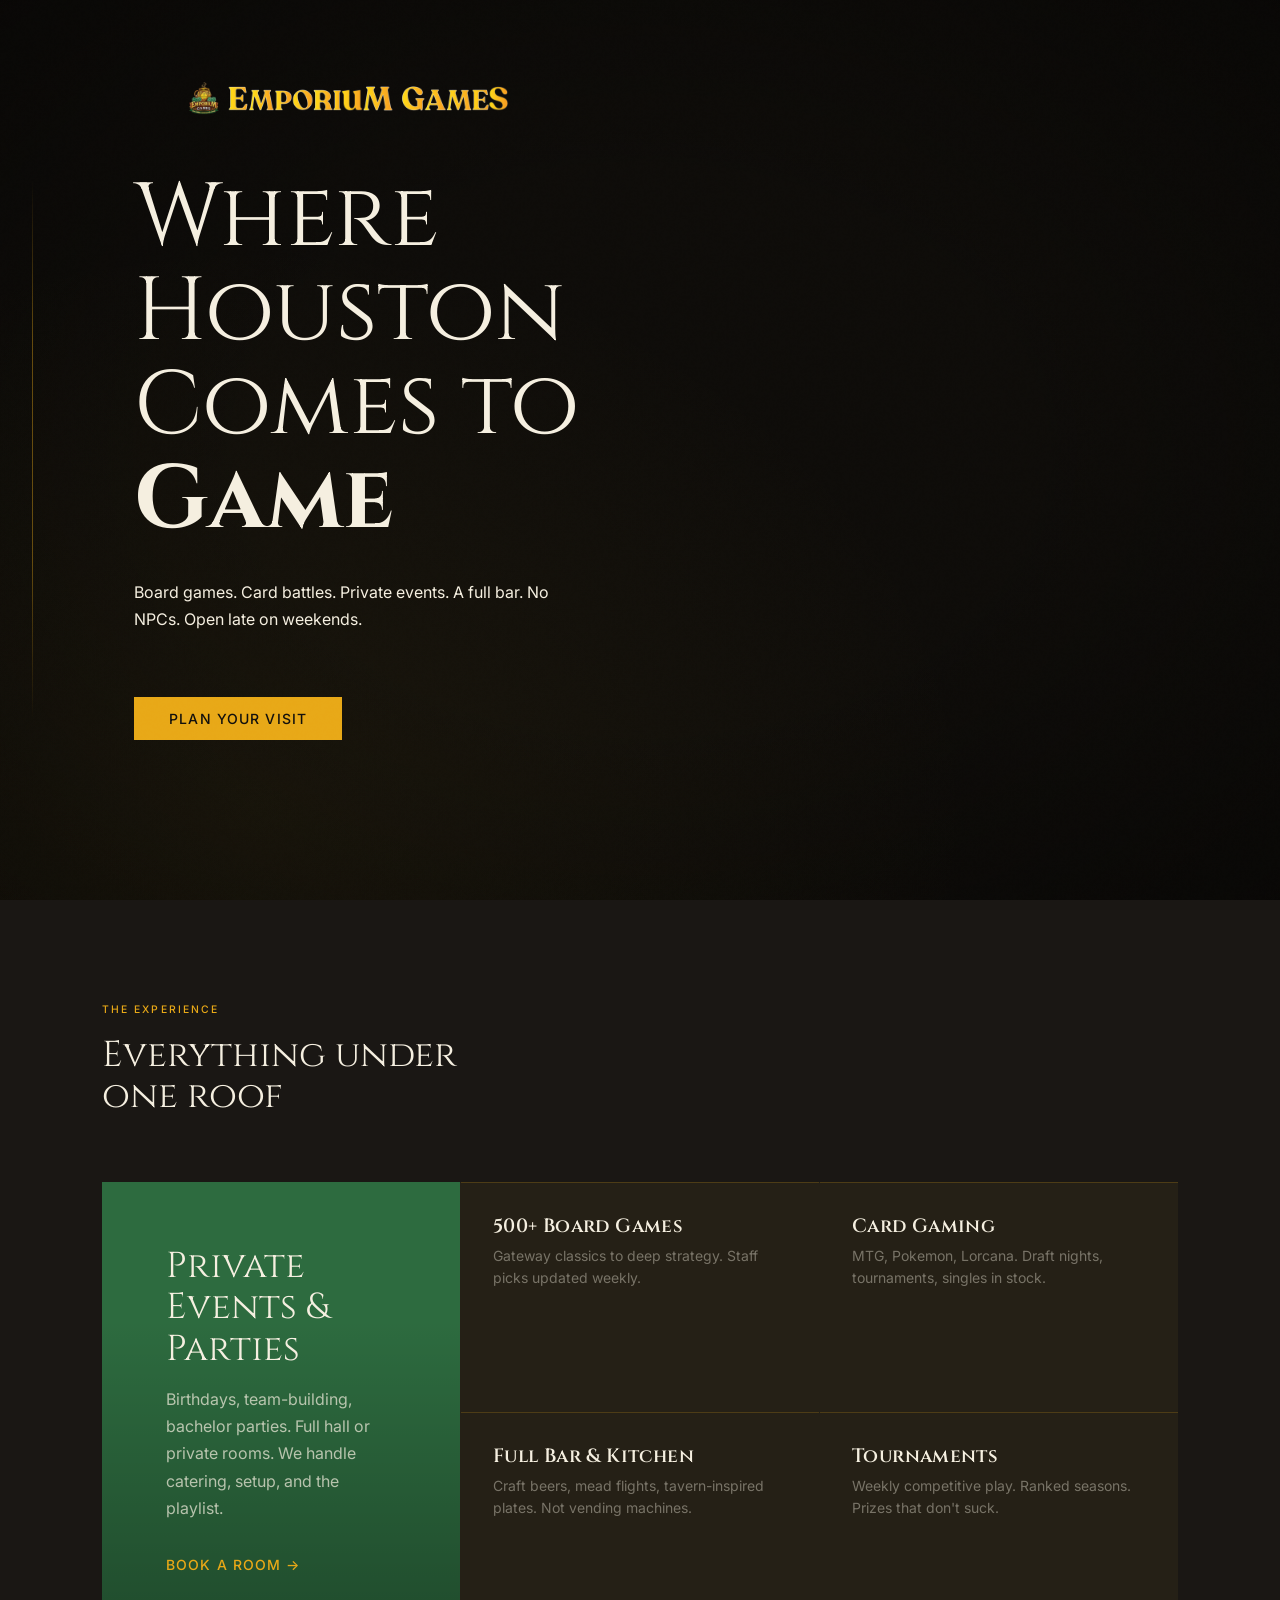
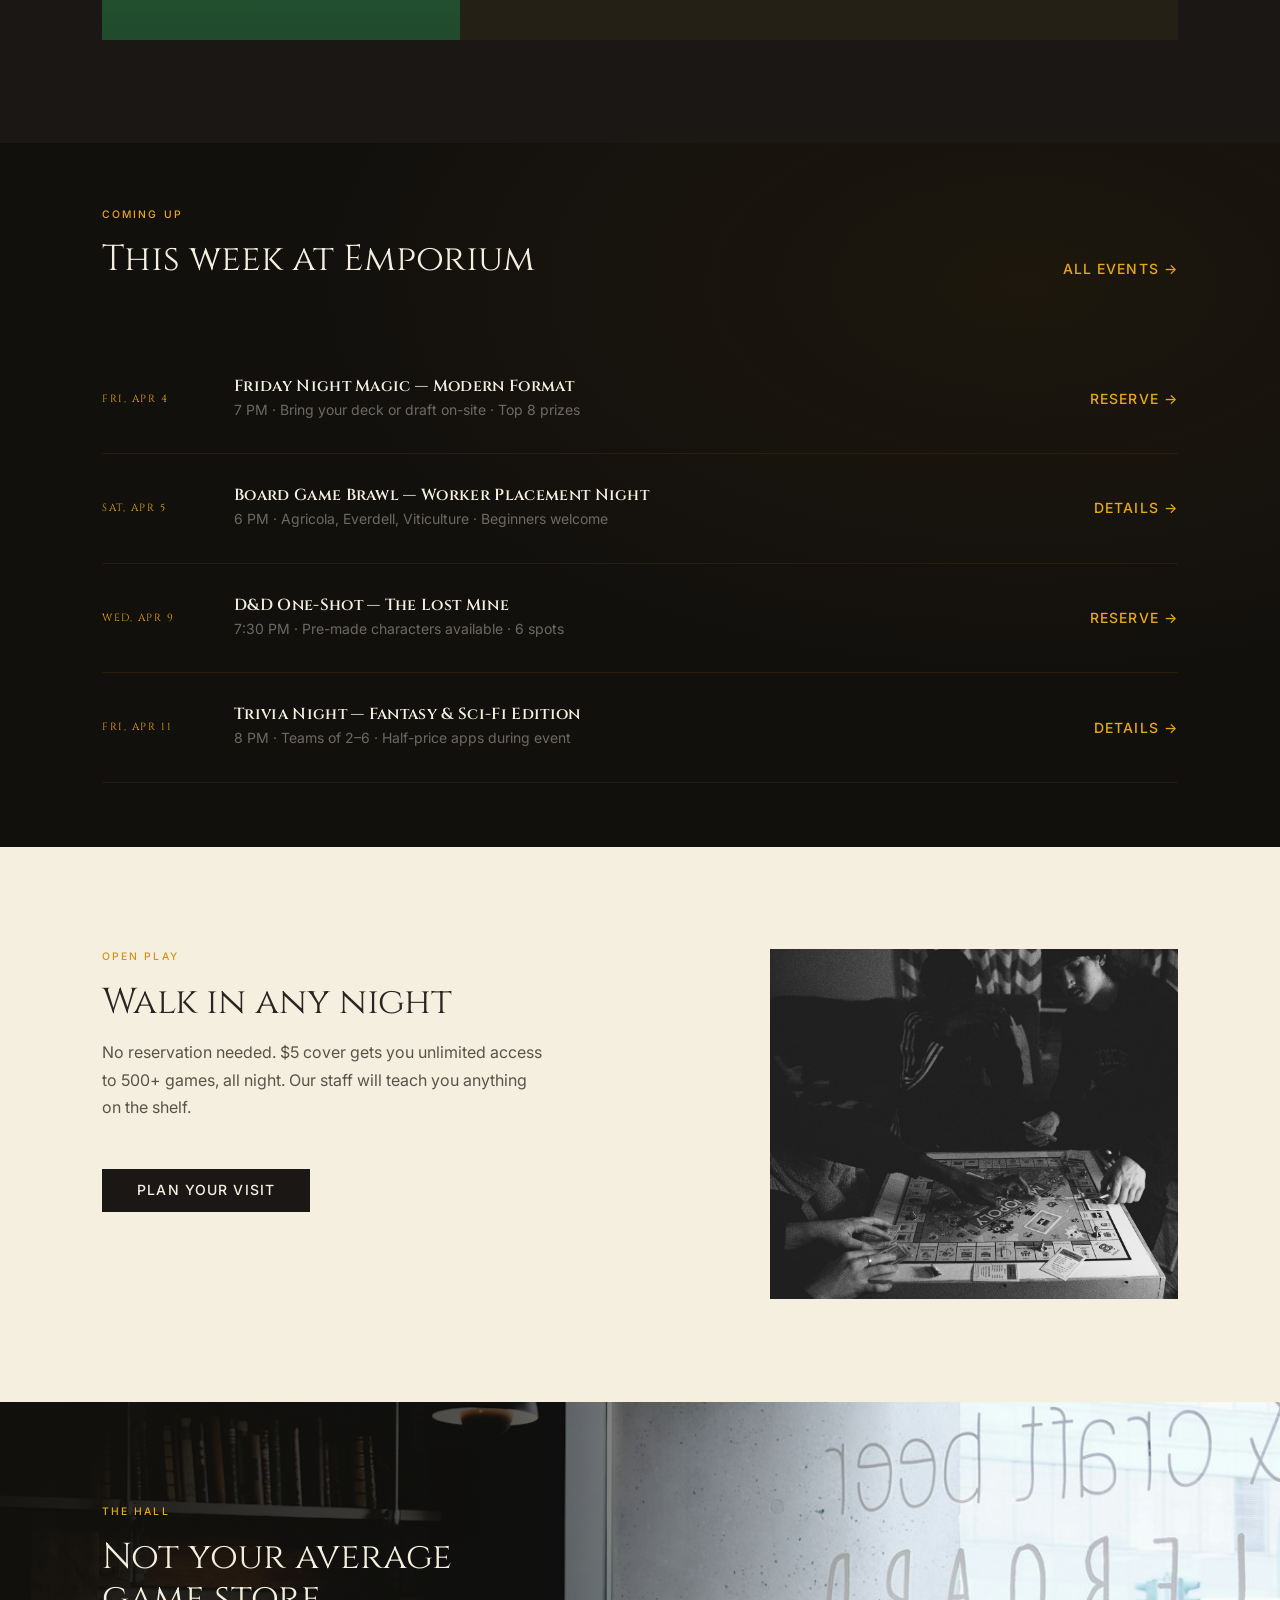
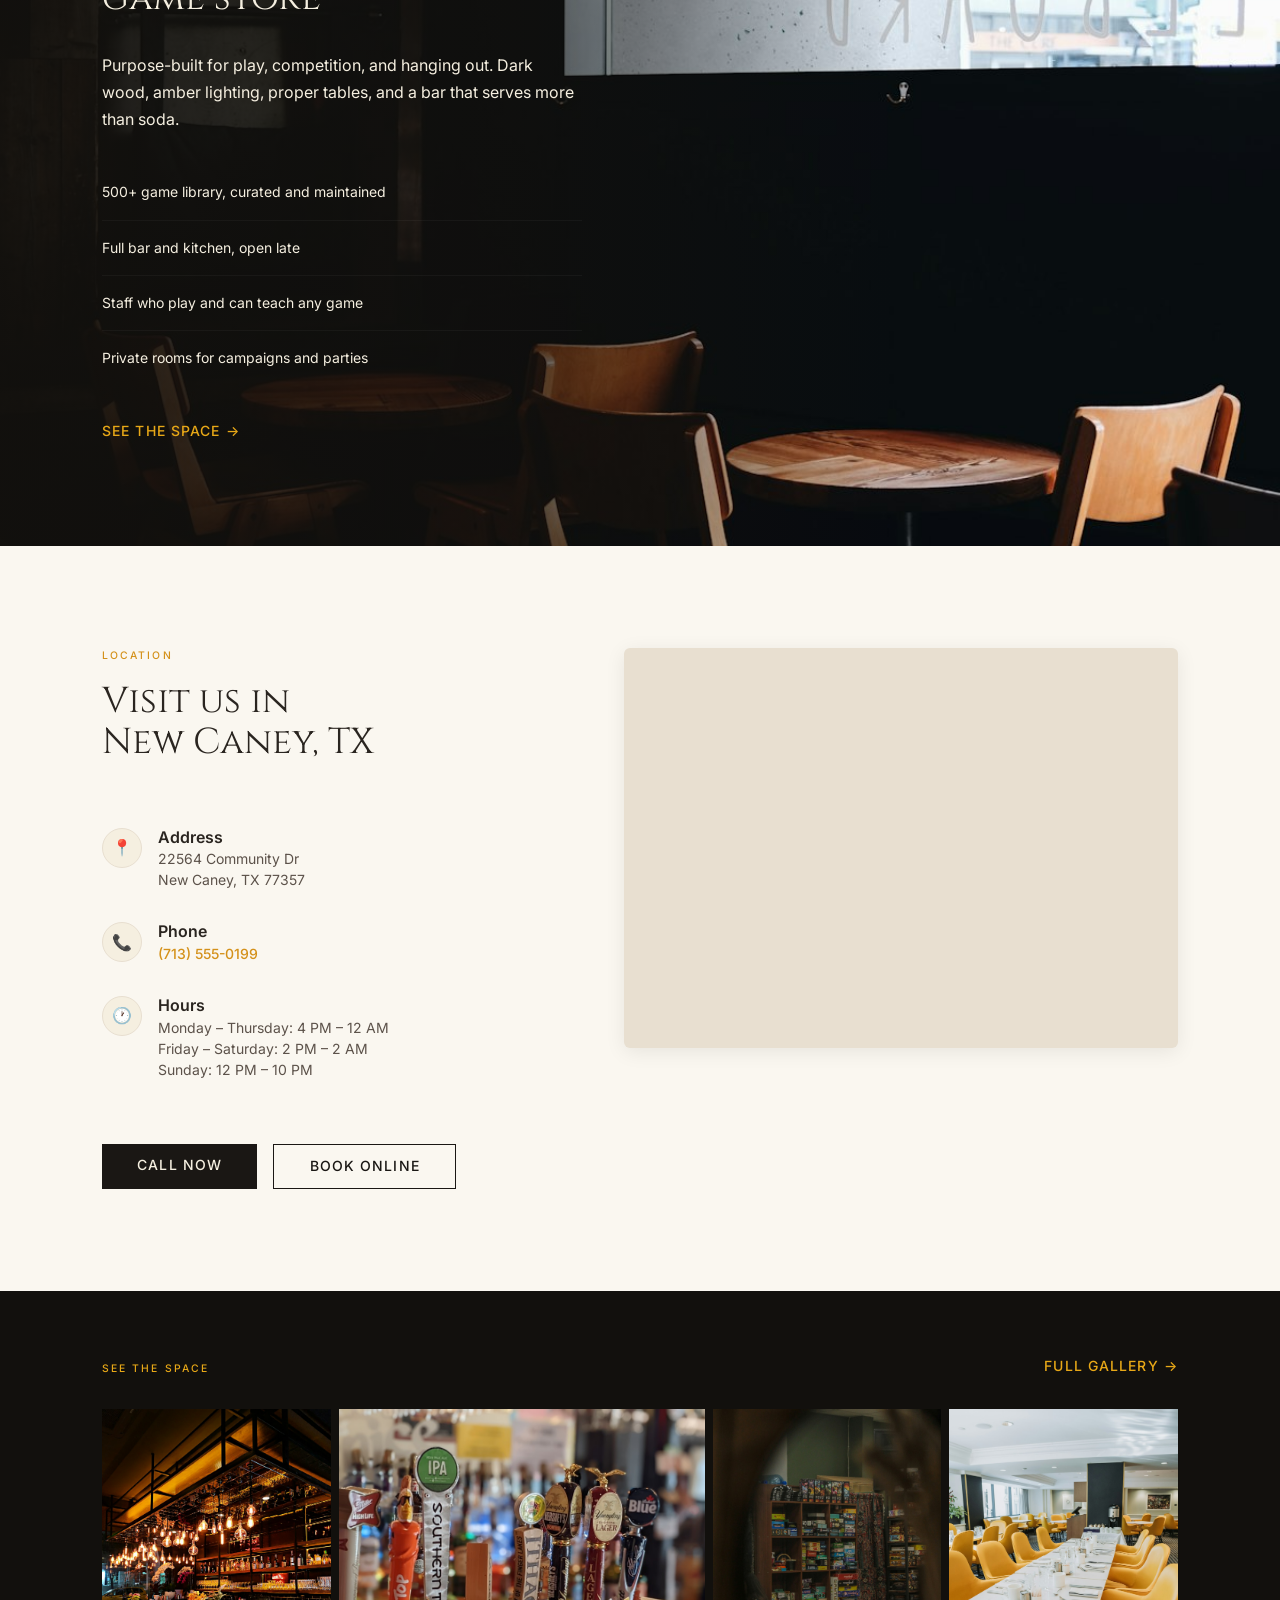
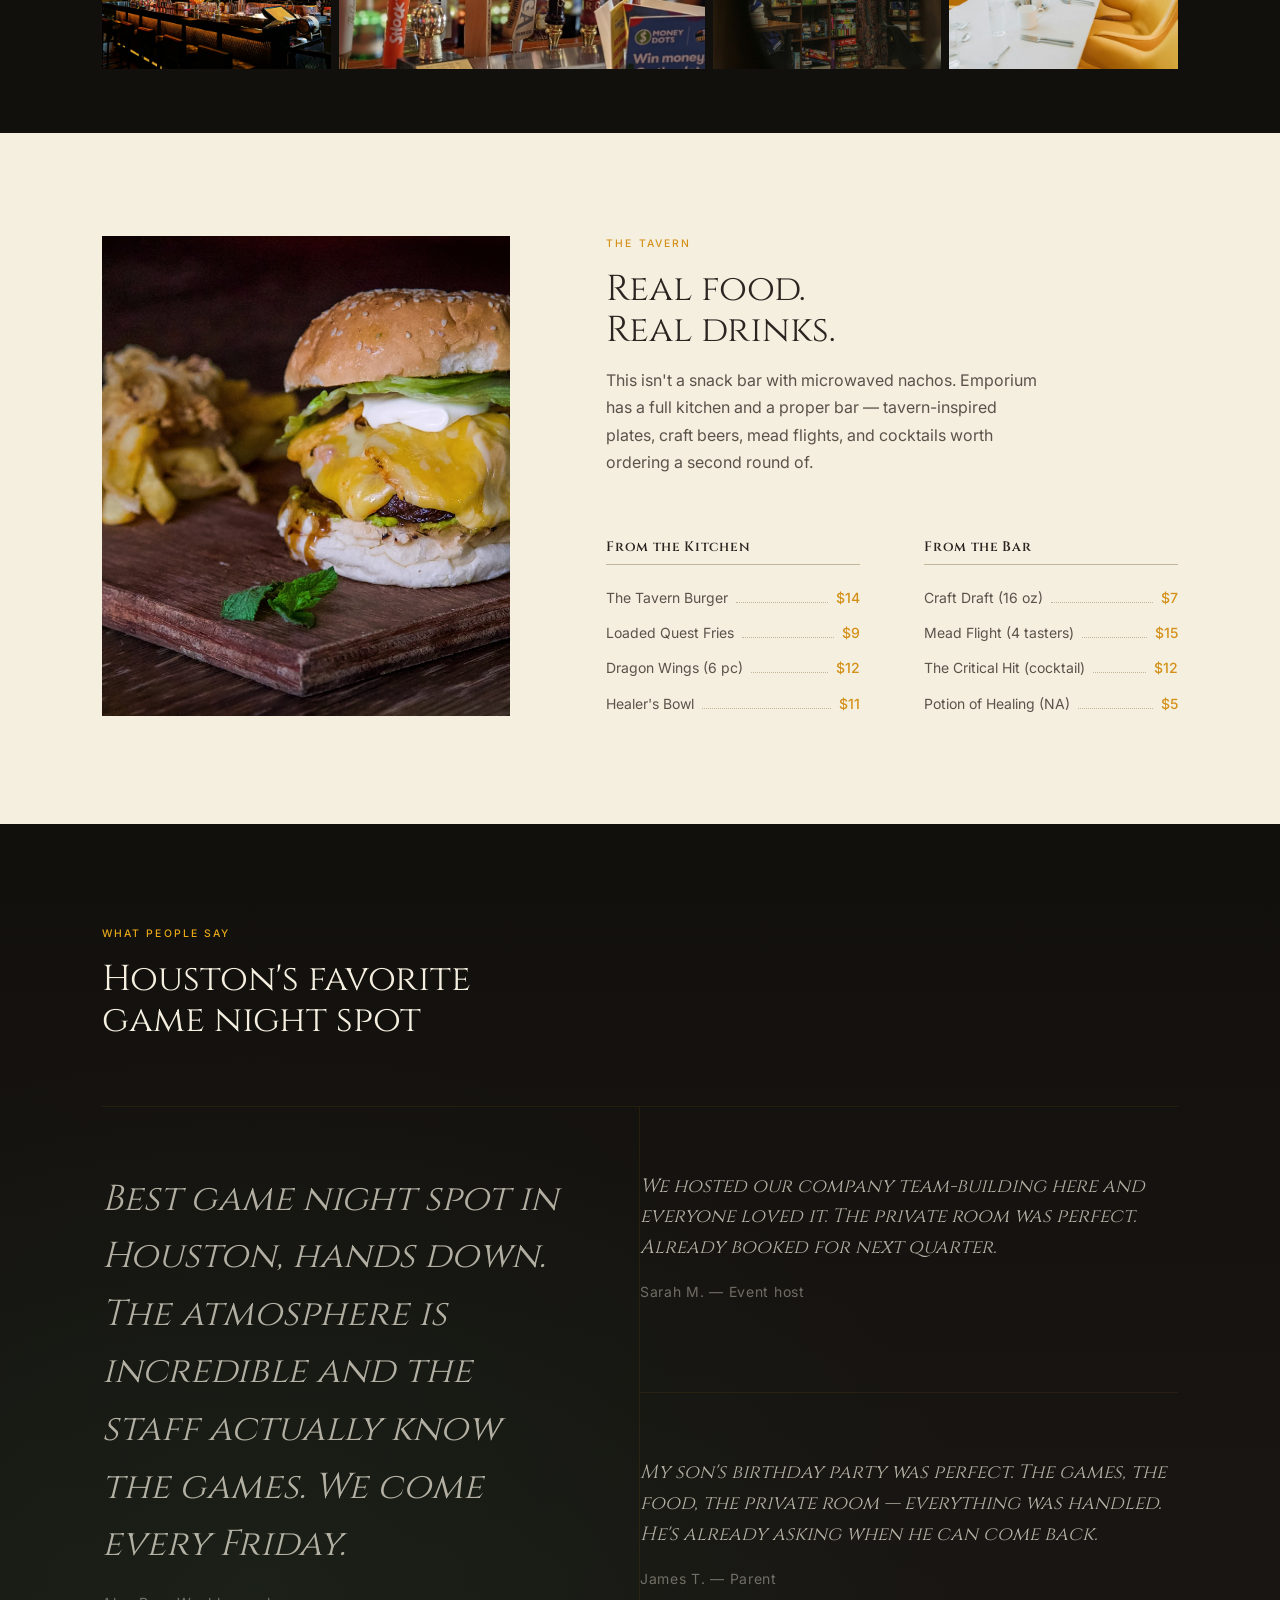
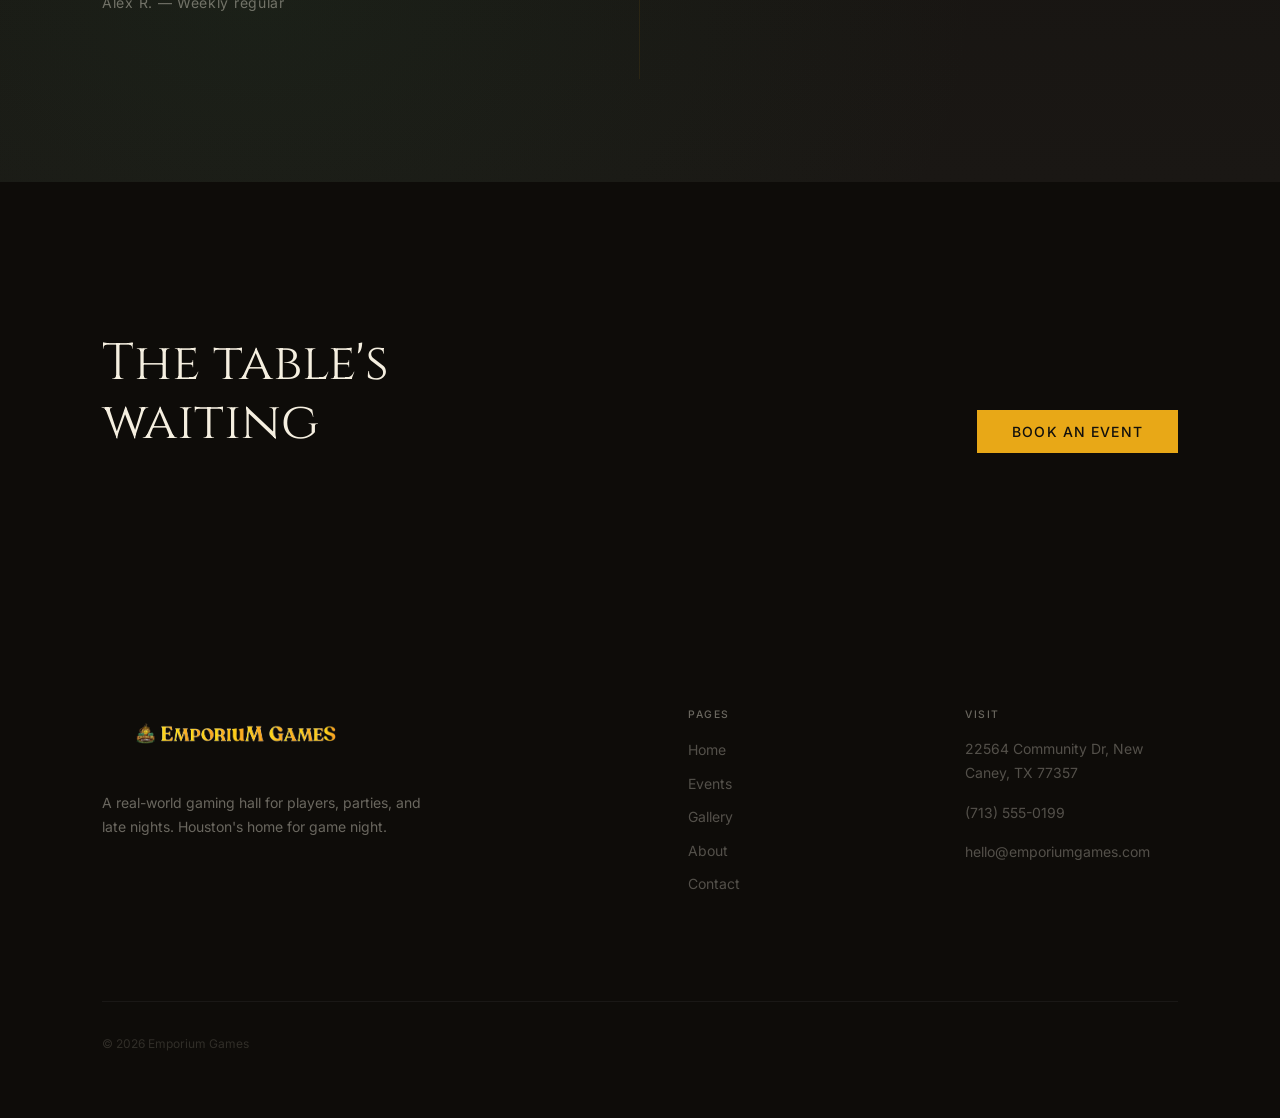
==== commit 32025d74: "Add Google Maps location section and update address - Added location section to homepage with embedd" ====
--- a/index.html
+++ b/index.html
@@ -152,21 +152,57 @@
         <span class="eyebrow">The Hall</span>
         <h2>Not your average<br>game store</h2>
         <p style="margin: var(--space-md) 0;">Purpose-built for play, competition, and hanging out. Dark wood, amber lighting, proper tables, and a bar that serves more than soda.</p>
-        <ul class="feature-list" style="margin-bottom: var(--space-lg);">
+        <ul class="feature-list" style="margin-bottom: var(--space-md);">
           <li>500+ game library, curated and maintained</li>
           <li>Full bar and kitchen, open late</li>
           <li>Staff who play and can teach any game</li>
           <li>Private rooms for campaigns and parties</li>
         </ul>
-        <div style="display: grid; grid-template-columns: 1fr 1fr; gap: var(--space-md); max-width: 360px;">
-          <div>
-            <span class="eyebrow" style="margin-bottom: 0.25rem;">Hours</span>
-            <p style="font-size: var(--fs-small); color: var(--text-on-dark-muted); margin: 0;">Mon–Thu 4p–12a<br>Fri–Sat 2p–2a<br>Sun 12p–10p</p>
-          </div>
-          <div>
-            <span class="eyebrow" style="margin-bottom: 0.25rem;">Location</span>
-            <p style="font-size: var(--fs-small); color: var(--text-on-dark-muted); margin: 0;">123 Tavern Street<br>Houston, TX 77002<br>(713) 555-0199</p>
-          </div>
+        <a href="gallery.html" class="btn-text">See the space</a>
+      </div>
+    </div>
+  </section>
+
+  <!-- Location / Google Maps -->
+  <section class="section-md bg-cream section-light">
+    <div class="container">
+      <div class="location-grid">
+        <div class="location-info">
+          <span class="eyebrow">Location</span>
+          <h2>Visit us in<br>New Caney, TX</h2>
+
+          <div class="location-detail">
+            <div class="location-detail-icon">📍</div>
+            <div class="location-detail-text">
+              <h4>Address</h4>
+              <p>22564 Community Dr<br>New Caney, TX 77357</p>
+            </div>
+          </div>
+
+          <div class="location-detail">
+            <div class="location-detail-icon">📞</div>
+            <div class="location-detail-text">
+              <h4>Phone</h4>
+              <p><a href="tel:7135550199">(713) 555-0199</a></p>
+            </div>
+          </div>
+
+          <div class="location-detail">
+            <div class="location-detail-icon">🕐</div>
+            <div class="location-detail-text">
+              <h4>Hours</h4>
+              <p>Monday – Thursday: 4 PM – 12 AM<br>Friday – Saturday: 2 PM – 2 AM<br>Sunday: 12 PM – 10 PM</p>
+            </div>
+          </div>
+
+          <div class="location-buttons">
+            <a href="tel:7135550199" class="btn btn-primary">Call Now</a>
+            <a href="contact.html" class="btn btn-outline">Book Online</a>
+          </div>
+        </div>
+
+        <div class="location-map">
+          <iframe src="https://maps.google.com/maps?q=22564+Community+Dr,+New+Caney,+TX+77357&t=&z=15&ie=UTF8&iwloc=&output=embed" loading="lazy" referrerpolicy="no-referrer-when-downgrade" title="Emporium Games location"></iframe>
         </div>
       </div>
     </div>
@@ -288,7 +324,7 @@
           </div>
           <div class="footer-col">
             <h4>Visit</h4>
-            <p>123 Tavern Street, Houston, TX 77002</p>
+            <p>22564 Community Dr, New Caney, TX 77357</p>
             <p>(713) 555-0199</p>
             <p>hello@emporiumgames.com</p>
           </div>
--- a/css/pages.css
+++ b/css/pages.css
@@ -124,6 +124,106 @@
 }
 
 /* ═══════════════════════════════════════
+   HOMEPAGE — Location / Map Section
+   ═══════════════════════════════════════ */
+
+.location-grid {
+  display: grid;
+  grid-template-columns: 1fr 1.3fr;
+  gap: var(--space-xl);
+  align-items: start;
+}
+
+.location-info h2 {
+  margin-bottom: var(--space-lg);
+  color: var(--text-on-light);
+}
+
+.location-detail {
+  display: flex;
+  gap: var(--space-sm);
+  margin-bottom: var(--space-md);
+  align-items: flex-start;
+}
+
+.location-detail-icon {
+  width: 40px;
+  height: 40px;
+  border-radius: 50%;
+  background: var(--parchment);
+  border: 1px solid var(--warm-tan);
+  display: flex;
+  align-items: center;
+  justify-content: center;
+  flex-shrink: 0;
+  font-size: 1rem;
+}
+
+.location-detail-text h4 {
+  font-family: var(--font-body);
+  font-size: var(--fs-body);
+  font-weight: 600;
+  color: var(--text-on-light);
+  margin-bottom: 0.15rem;
+}
+
+.location-detail-text p {
+  font-size: var(--fs-small);
+  color: var(--text-on-light-secondary);
+  margin: 0;
+  line-height: 1.5;
+}
+
+.location-detail-text a {
+  color: var(--sign-amber);
+  font-weight: 500;
+}
+
+.location-detail-text a:hover {
+  color: var(--warm-brown);
+}
+
+.location-buttons {
+  display: flex;
+  gap: var(--space-sm);
+  margin-top: var(--space-lg);
+}
+
+.location-map {
+  border-radius: 6px;
+  overflow: hidden;
+  min-height: 400px;
+  background: var(--warm-tan);
+  box-shadow: 0 4px 20px rgba(0,0,0,0.08);
+}
+
+.location-map iframe {
+  width: 100%;
+  height: 100%;
+  min-height: 400px;
+  border: none;
+  display: block;
+}
+
+@media (max-width: 767px) {
+  .location-grid {
+    grid-template-columns: 1fr;
+  }
+
+  .location-map {
+    min-height: 300px;
+  }
+
+  .location-map iframe {
+    min-height: 300px;
+  }
+
+  .location-buttons {
+    flex-direction: column;
+  }
+}
+
+/* ═══════════════════════════════════════
    EVENTS PAGE — timeline feel
    ═══════════════════════════════════════ */
 
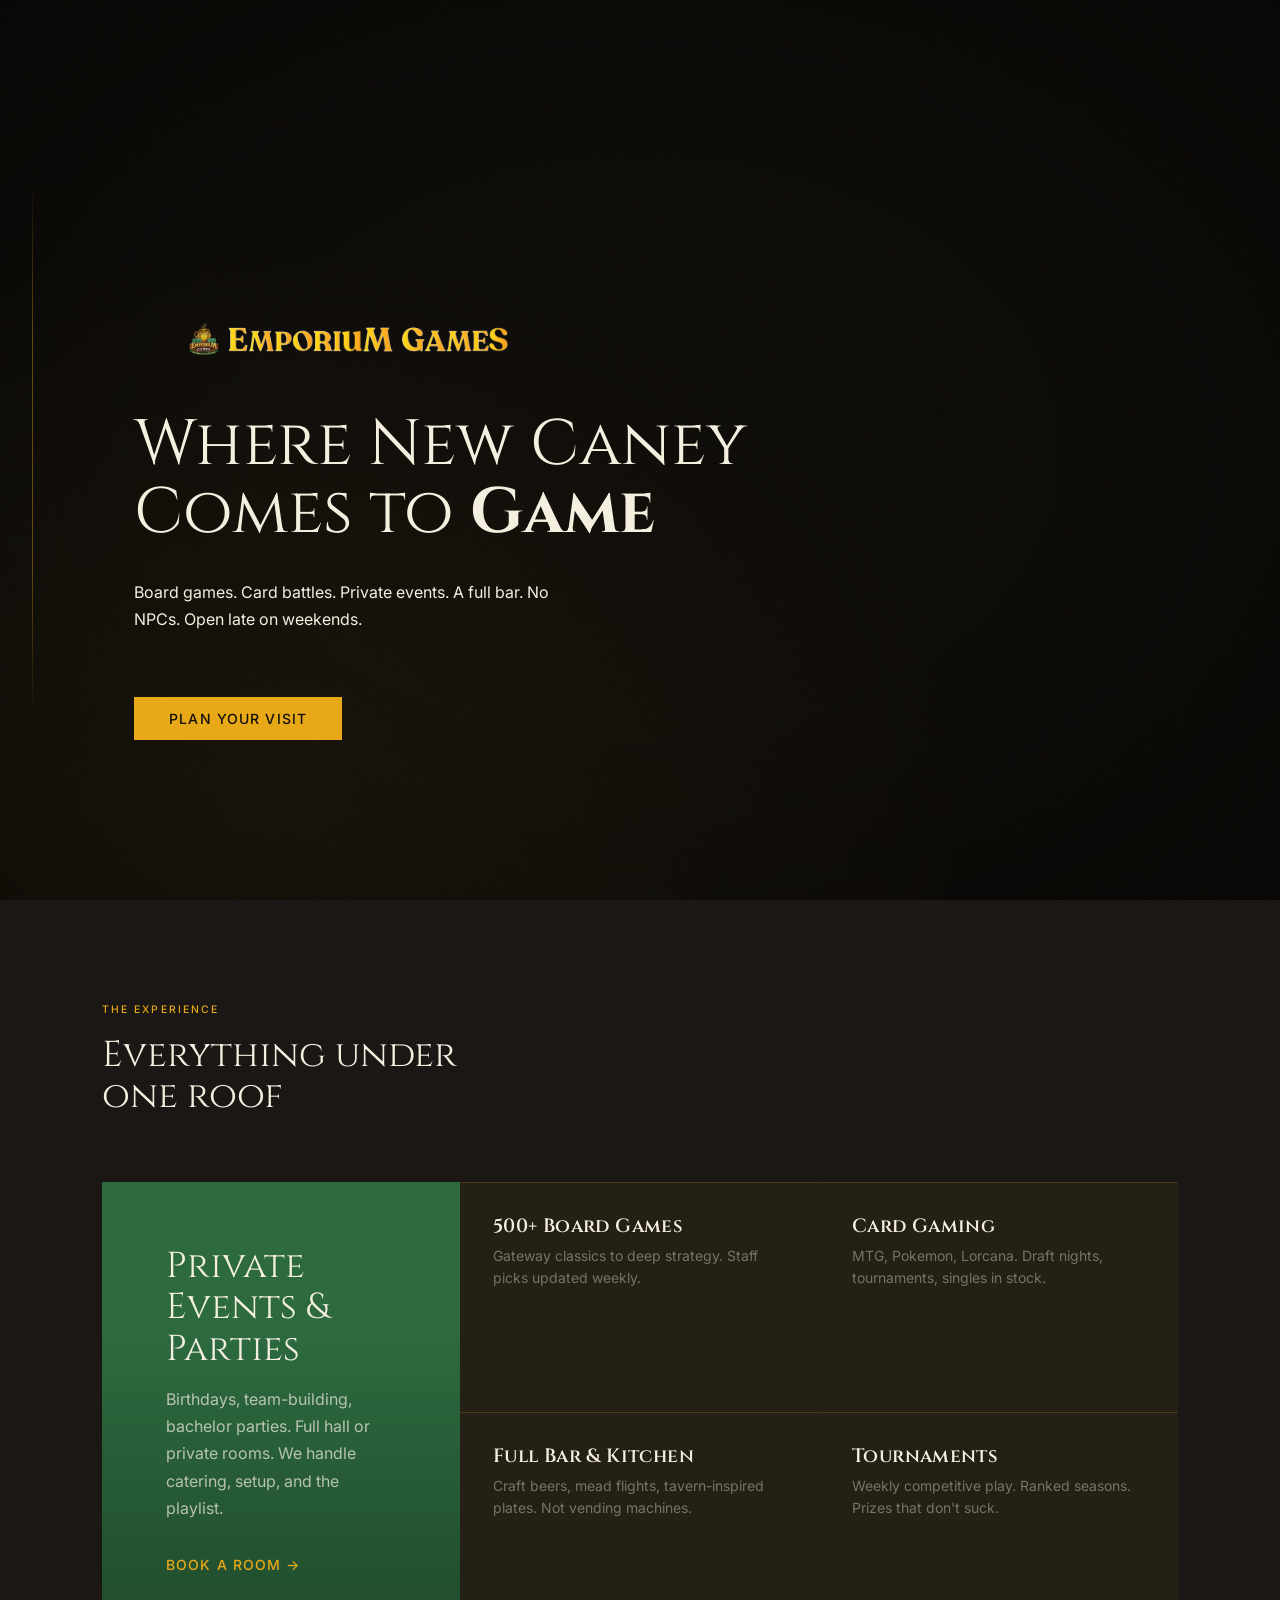
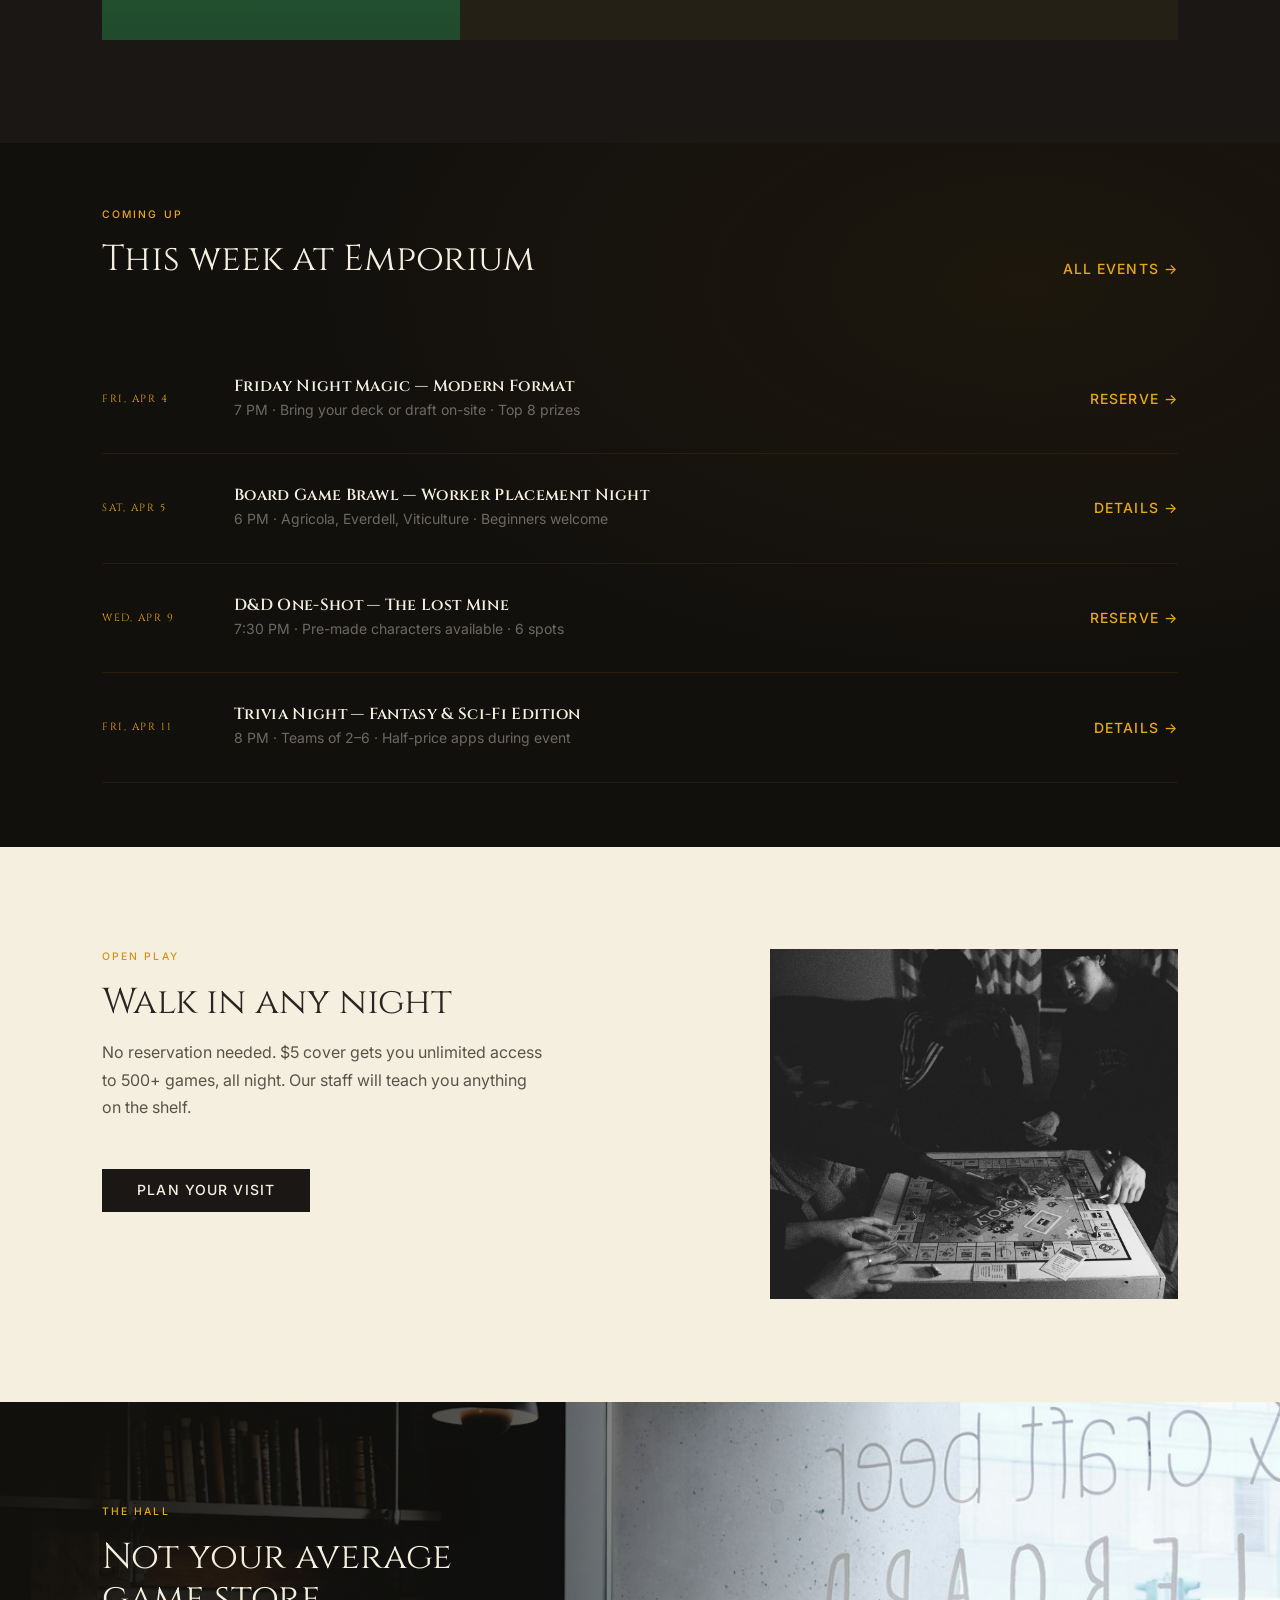
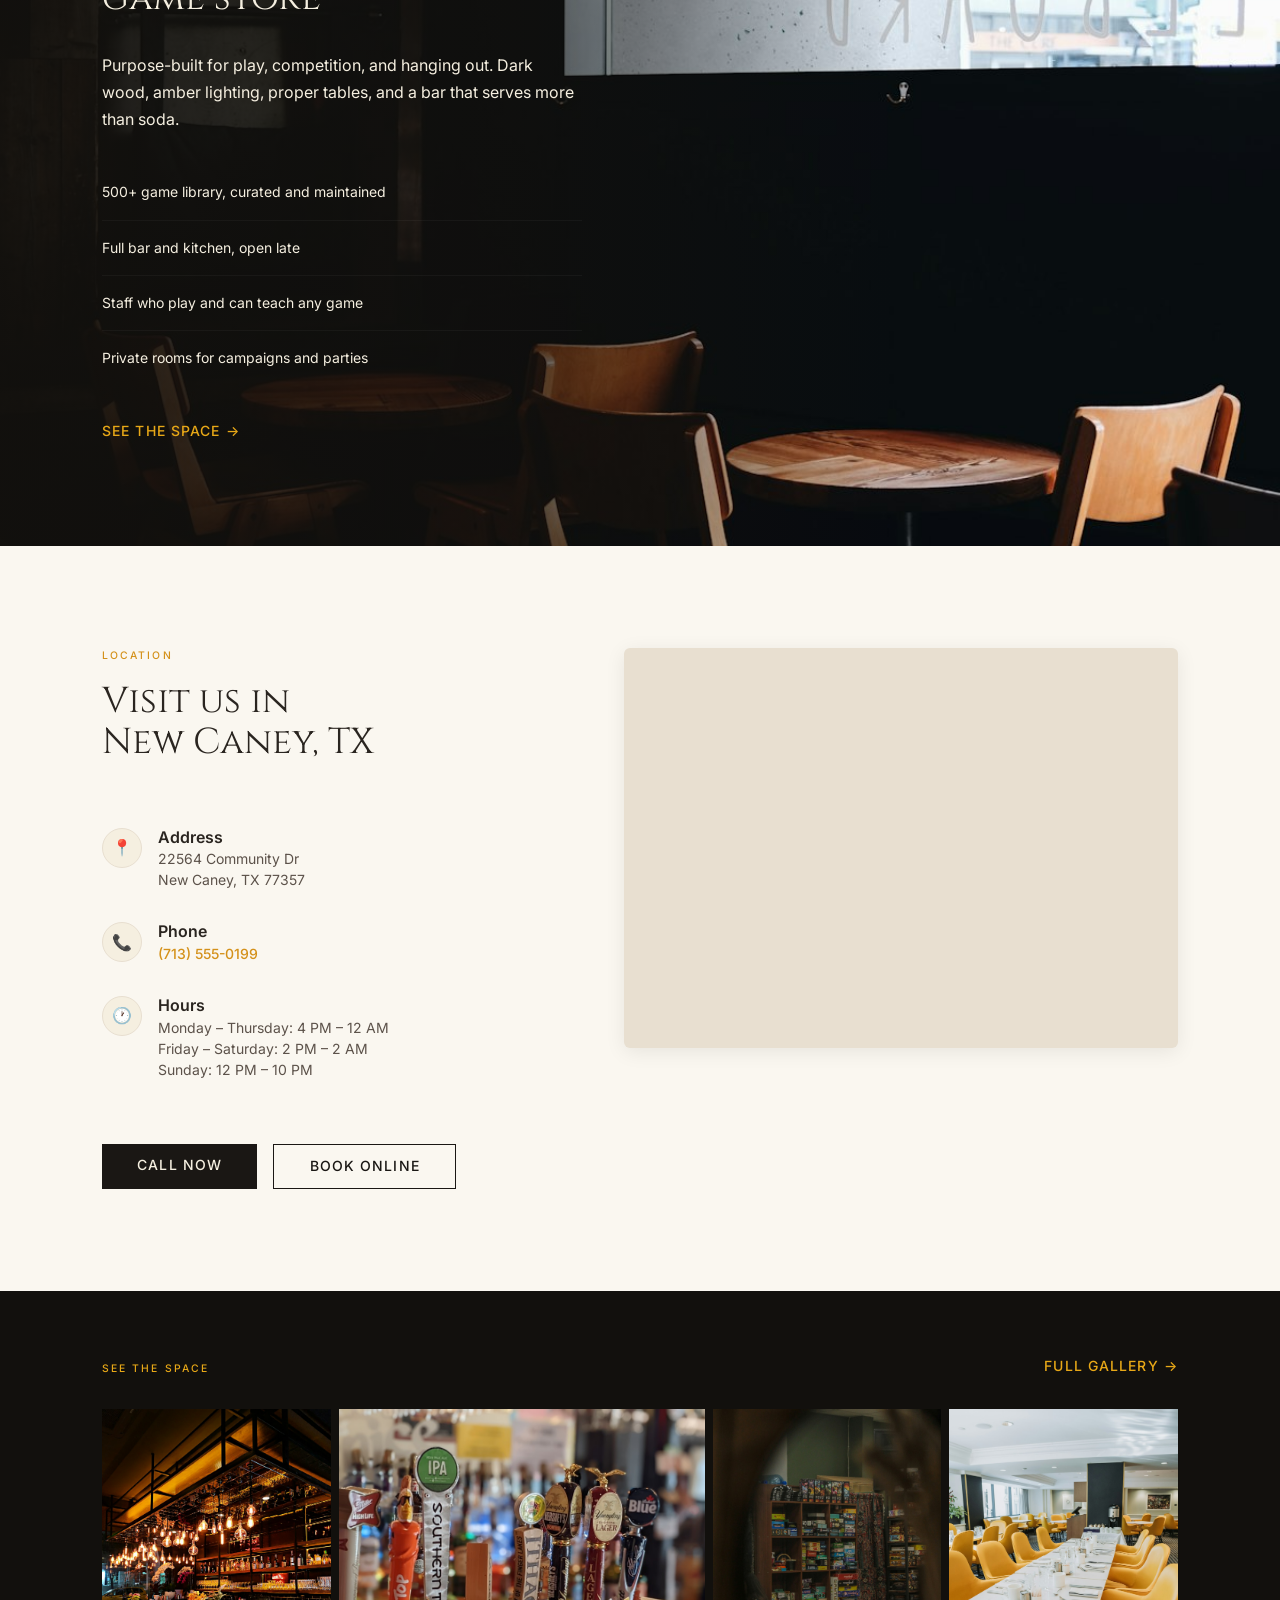
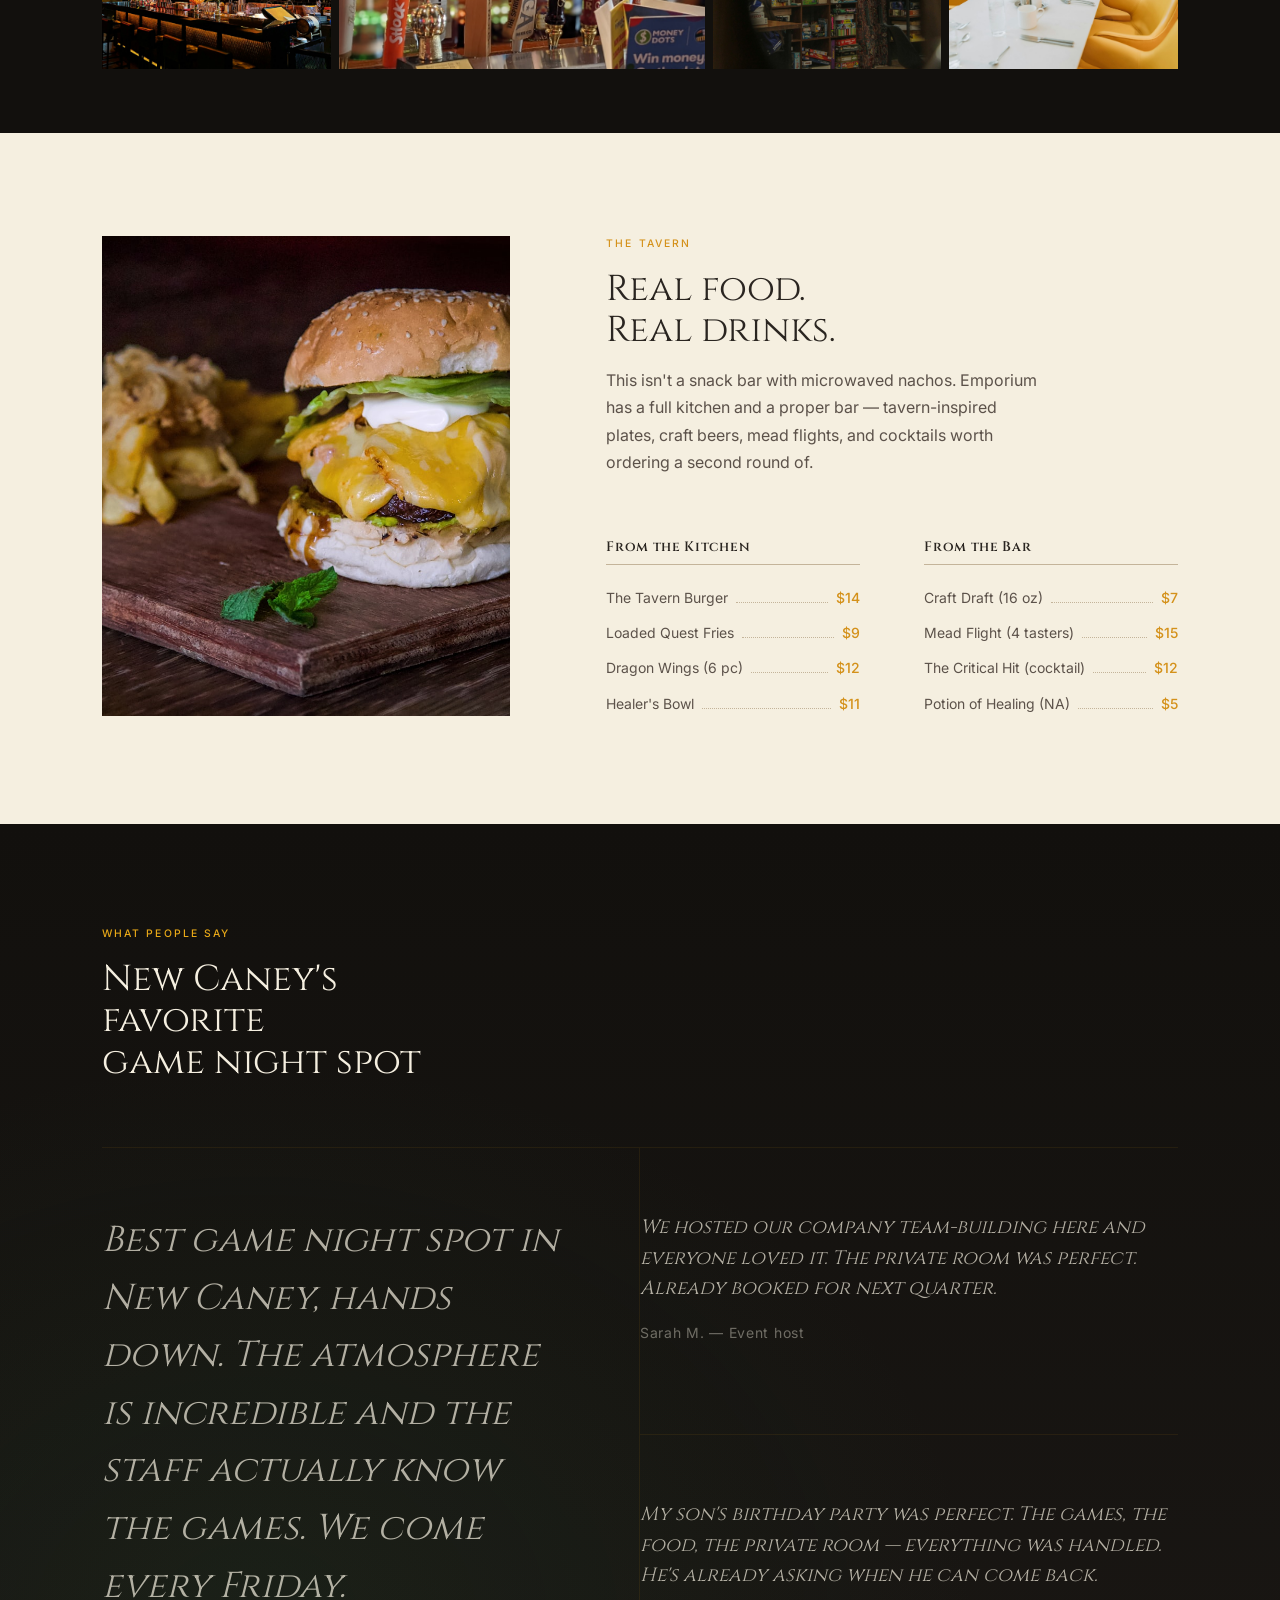
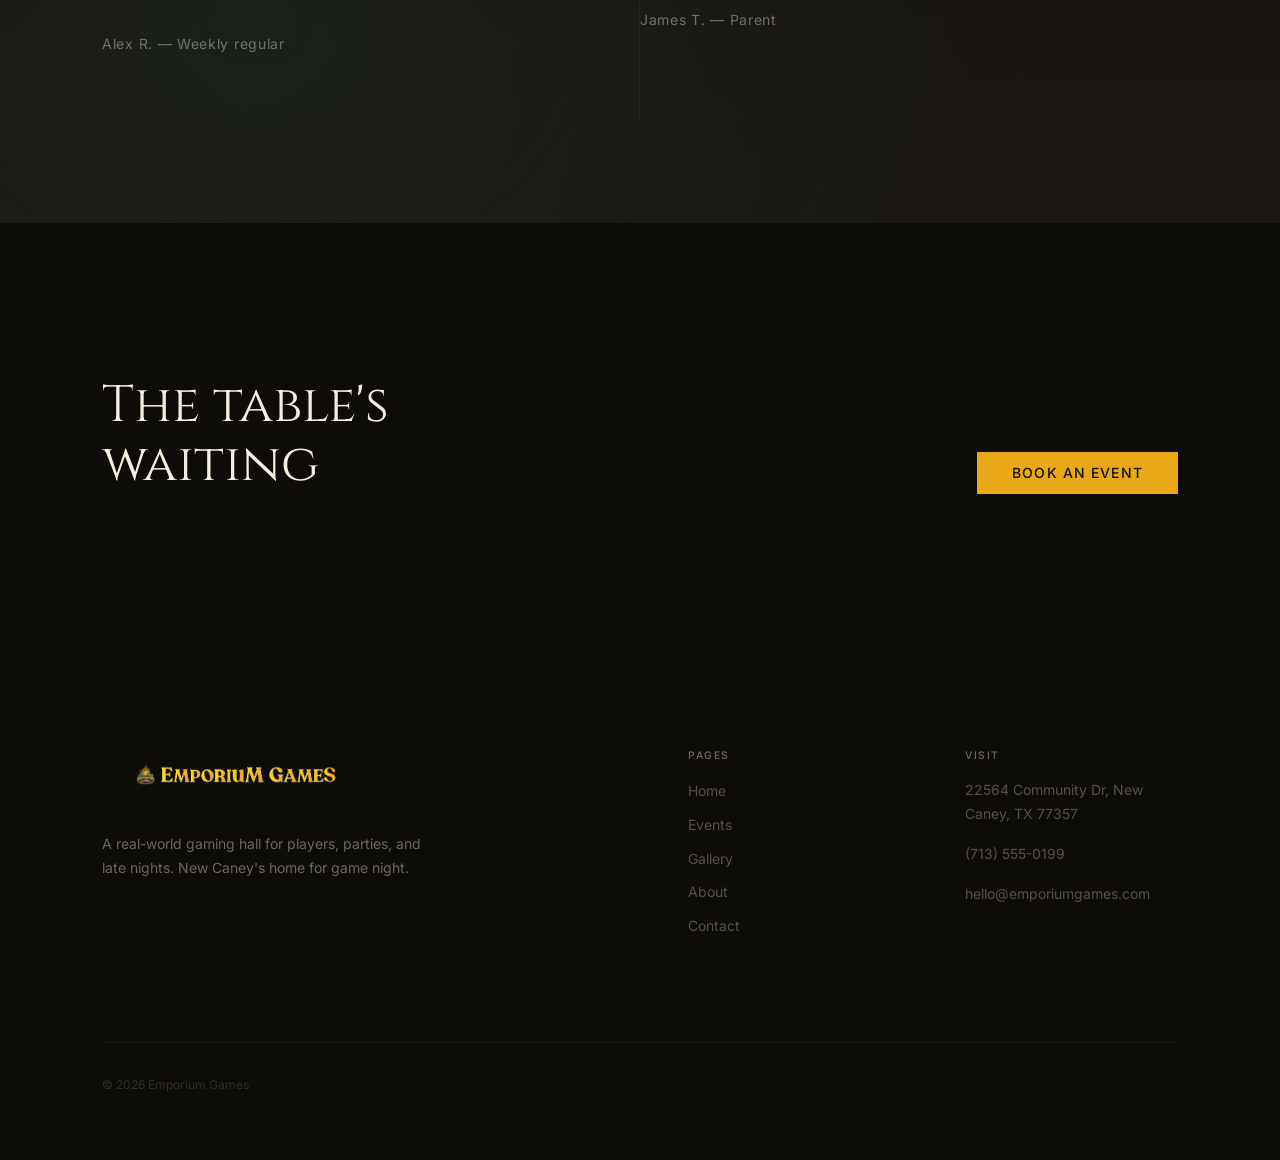
==== commit cdaccff6: "Reduce hero title size, fix mobile responsive, update to New Caney - Scaled down hero headline from " ====
--- a/index.html
+++ b/index.html
@@ -3,7 +3,7 @@
 <head>
   <meta charset="UTF-8">
   <meta name="viewport" content="width=device-width, initial-scale=1.0">
-  <title>Emporium Games — Houston's Gaming Hall</title>
+  <title>Emporium Games — New Caney's Gaming Hall</title>
   <link rel="preconnect" href="https://fonts.googleapis.com">
   <link rel="preconnect" href="https://fonts.gstatic.com" crossorigin>
   <link href="https://fonts.googleapis.com/css2?family=Cinzel:wght@400;600;700&family=Inter:wght@300;400;500;600&display=swap" rel="stylesheet">
@@ -39,7 +39,7 @@
   <section class="hero">
     <div class="hero-content reveal">
       <img src="assets/logo-hero.png" alt="Emporium Games" style="height: 80px; width: auto; margin-bottom: var(--space-md);">
-      <h1>Where Houston<br>Comes to <strong>Game</strong></h1>
+      <h1>Where New Caney<br>Comes to <strong>Game</strong></h1>
       <p class="subtitle">Board games. Card battles. Private events. A full bar. No NPCs. Open late on weekends.</p>
       <a href="contact.html" class="btn btn-primary">Plan Your Visit</a>
     </div>
@@ -277,10 +277,10 @@
   <section class="section-md bg-gradient-warm">
     <div class="container">
       <span class="eyebrow">What People Say</span>
-      <h2 style="margin-bottom: var(--space-lg); max-width: 400px;">Houston's favorite<br>game night spot</h2>
+      <h2 style="margin-bottom: var(--space-lg); max-width: 400px;">New Caney's favorite<br>game night spot</h2>
       <div class="testimonial-grid">
         <div class="testimonial">
-          <blockquote>Best game night spot in Houston, hands down. The atmosphere is incredible and the staff actually know the games. We come every Friday.</blockquote>
+          <blockquote>Best game night spot in New Caney, hands down. The atmosphere is incredible and the staff actually know the games. We come every Friday.</blockquote>
           <cite>Alex R. — Weekly regular</cite>
         </div>
         <div class="testimonial">
@@ -309,7 +309,7 @@
       <div class="footer-grid">
         <div class="footer-brand">
           <img src="assets/logo-nav.png" alt="Emporium Games">
-          <p>A real-world gaming hall for players, parties, and late nights. Houston's home for game night.</p>
+          <p>A real-world gaming hall for players, parties, and late nights. New Caney's home for game night.</p>
         </div>
         <div class="footer-links">
           <div class="footer-col">
--- a/css/variables.css
+++ b/css/variables.css
@@ -42,7 +42,7 @@
   /* Typography */
   --font-display: 'Cinzel', serif;
   --font-body: 'Inter', sans-serif;
-  --fs-hero: clamp(3rem, 7vw, 6rem);
+  --fs-hero: clamp(2.4rem, 5vw, 4rem);
   --fs-h1: clamp(2rem, 4vw, 3.5rem);
   --fs-h2: clamp(1.5rem, 3vw, 2.25rem);
   --fs-h3: clamp(1.1rem, 1.5vw, 1.3rem);
--- a/css/layout.css
+++ b/css/layout.css
@@ -326,7 +326,7 @@
   }
 
   .hero h1 {
-    font-size: clamp(2.2rem, 8vw, 3.5rem);
+    font-size: clamp(2rem, 7vw, 2.8rem);
   }
 
   .hero-short {
--- a/css/pages.css
+++ b/css/pages.css
@@ -474,9 +474,34 @@
   color: var(--sign-gold);
 }
 
+.quick-info-grid {
+  display: grid;
+  grid-template-columns: repeat(3, 1fr);
+  gap: var(--space-lg);
+  text-align: center;
+}
+
+.quick-info-grid h3 {
+  font-size: 1rem;
+  font-weight: 600;
+  color: var(--text-on-light);
+  margin-bottom: 0.25rem;
+}
+
+.quick-info-grid p {
+  font-size: var(--fs-small);
+  color: var(--text-on-light-secondary);
+}
+
 @media (max-width: 767px) {
   .contact-layout {
     grid-template-columns: 1fr;
+  }
+
+  .quick-info-grid {
+    grid-template-columns: 1fr;
+    gap: var(--space-md);
+    text-align: left;
   }
 
   .events-list {
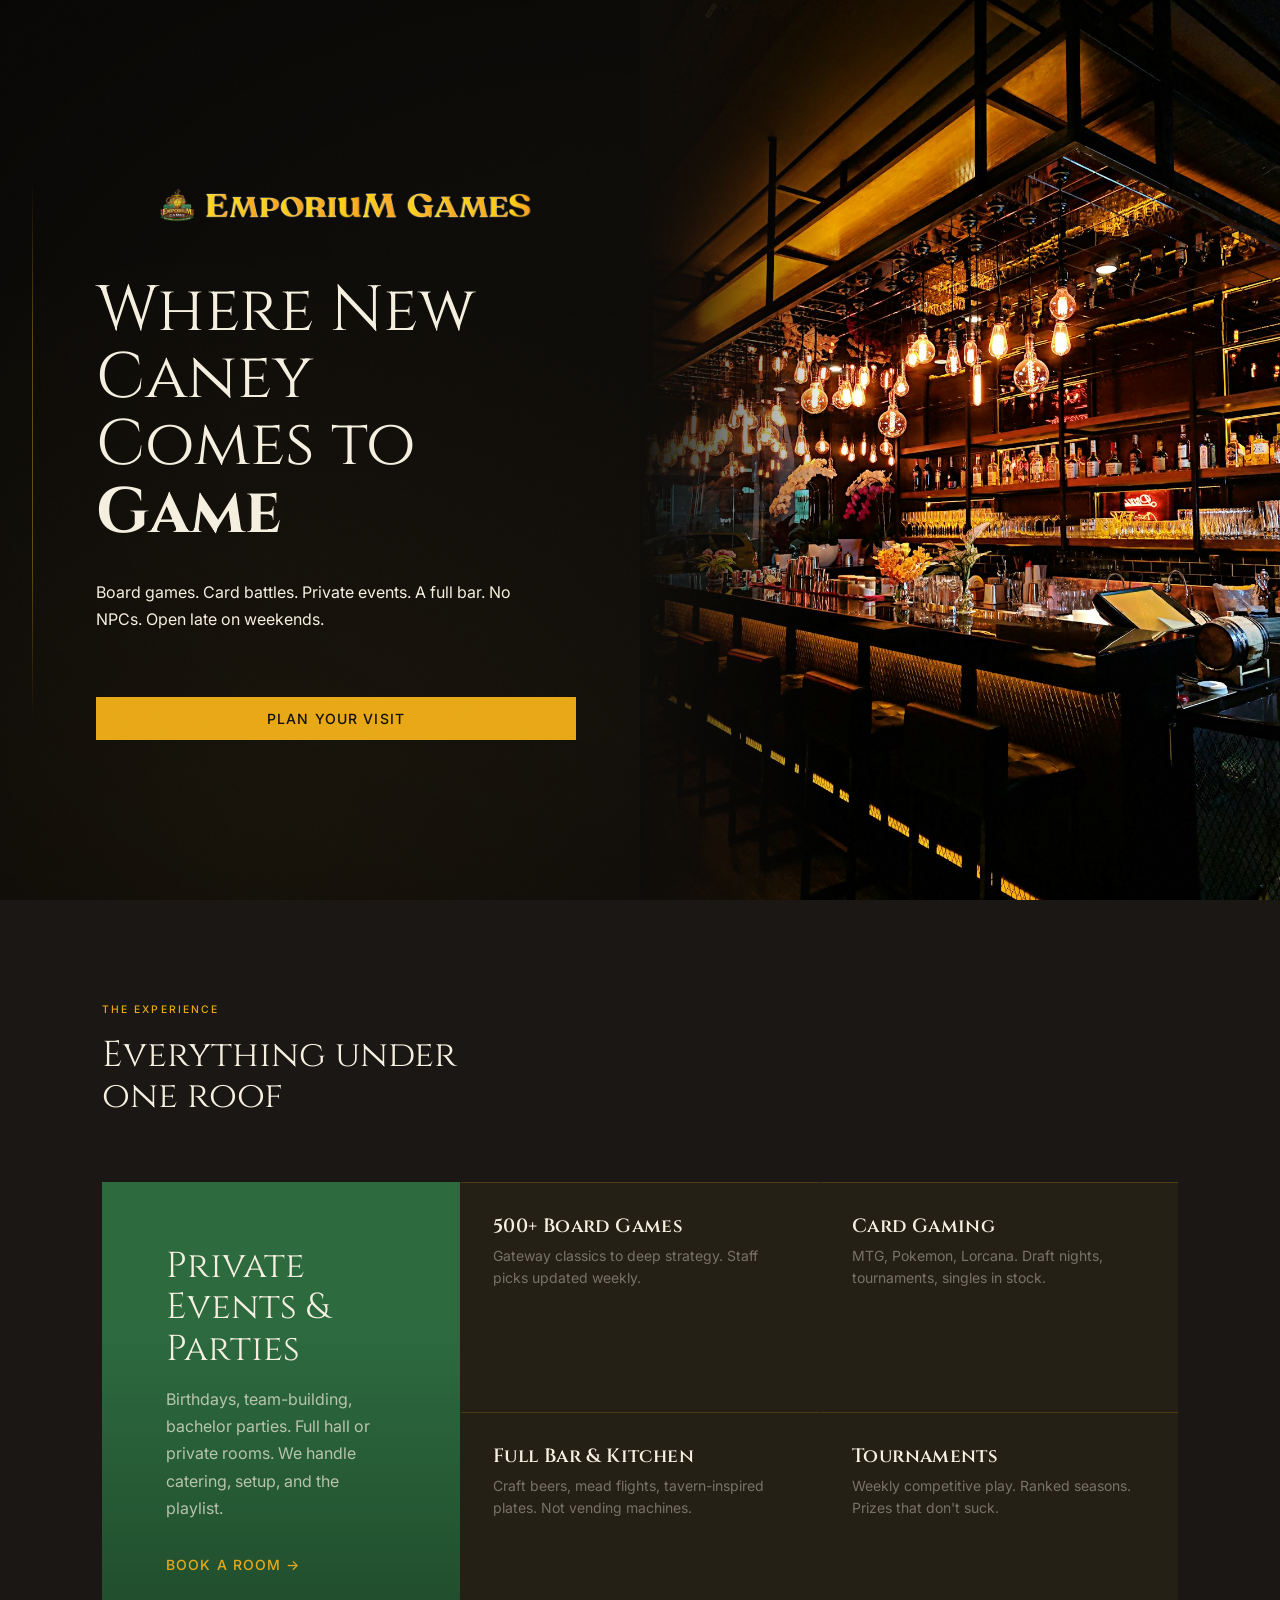
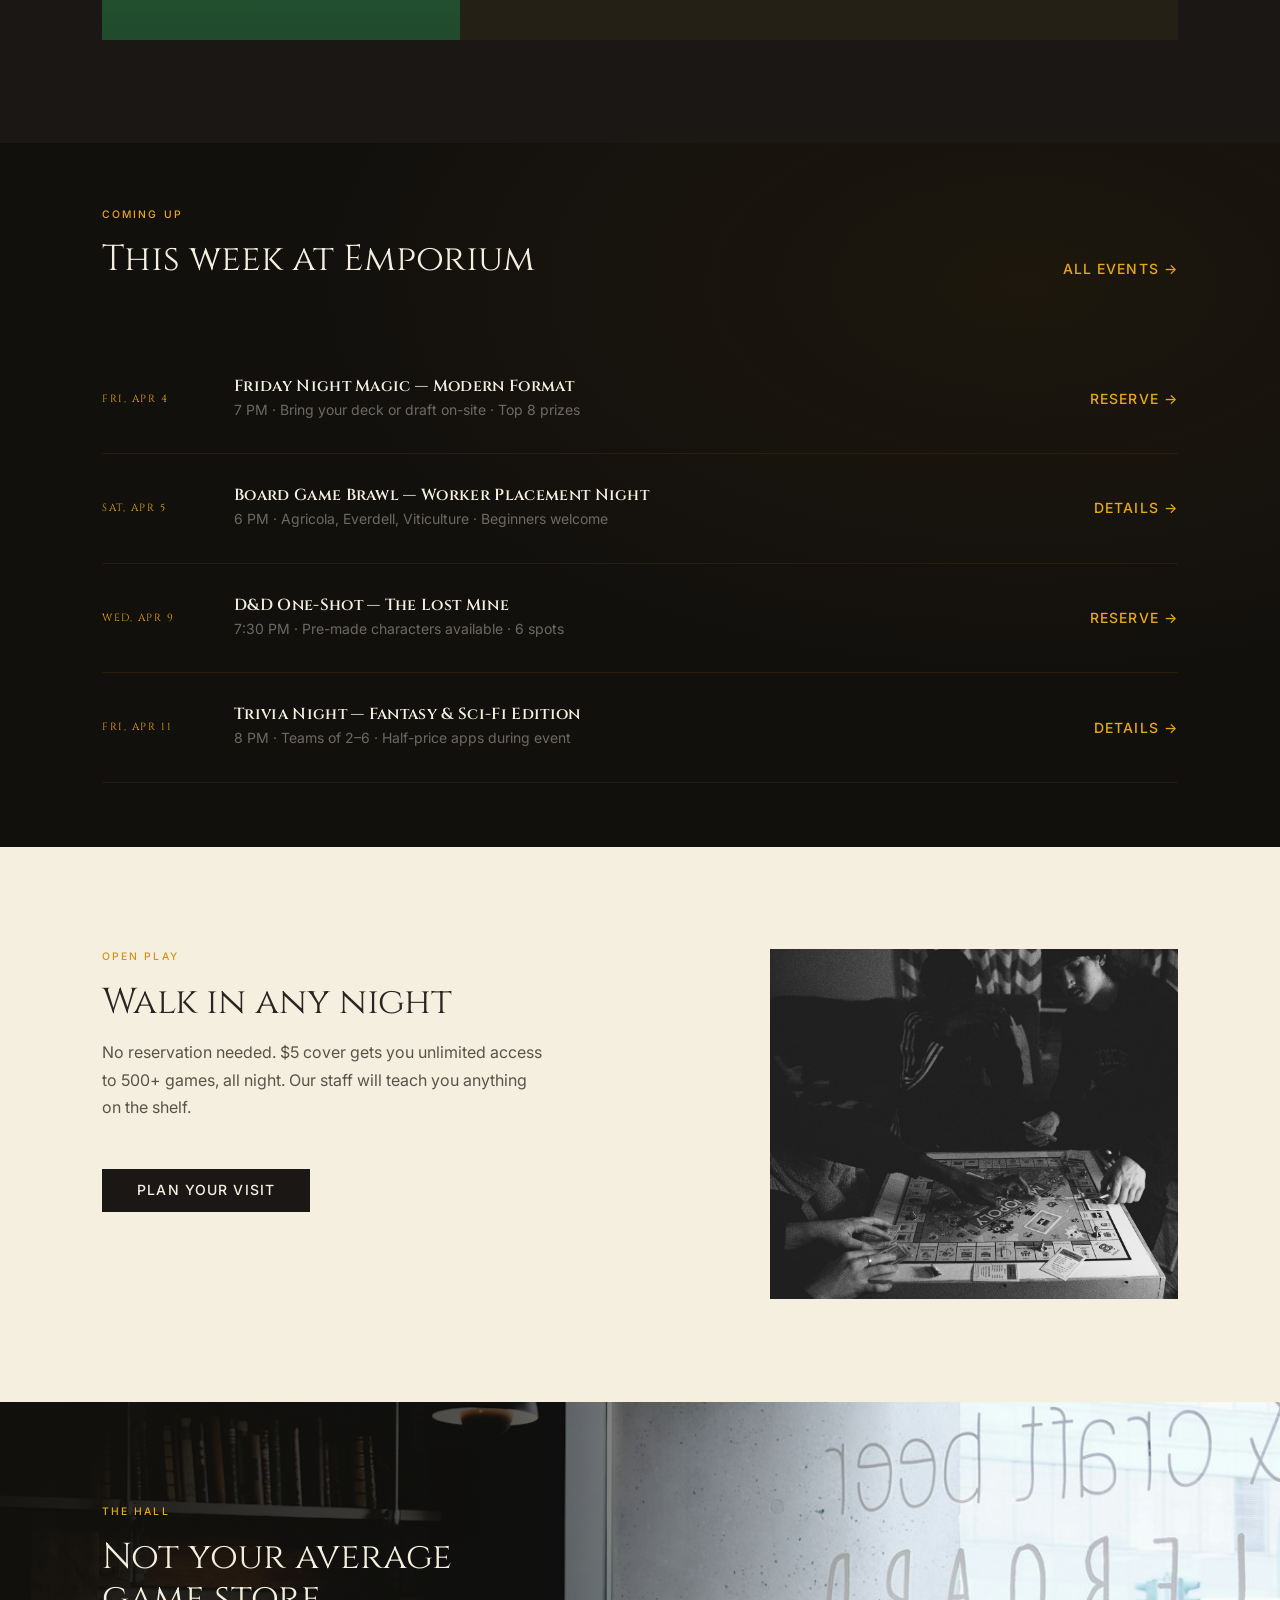
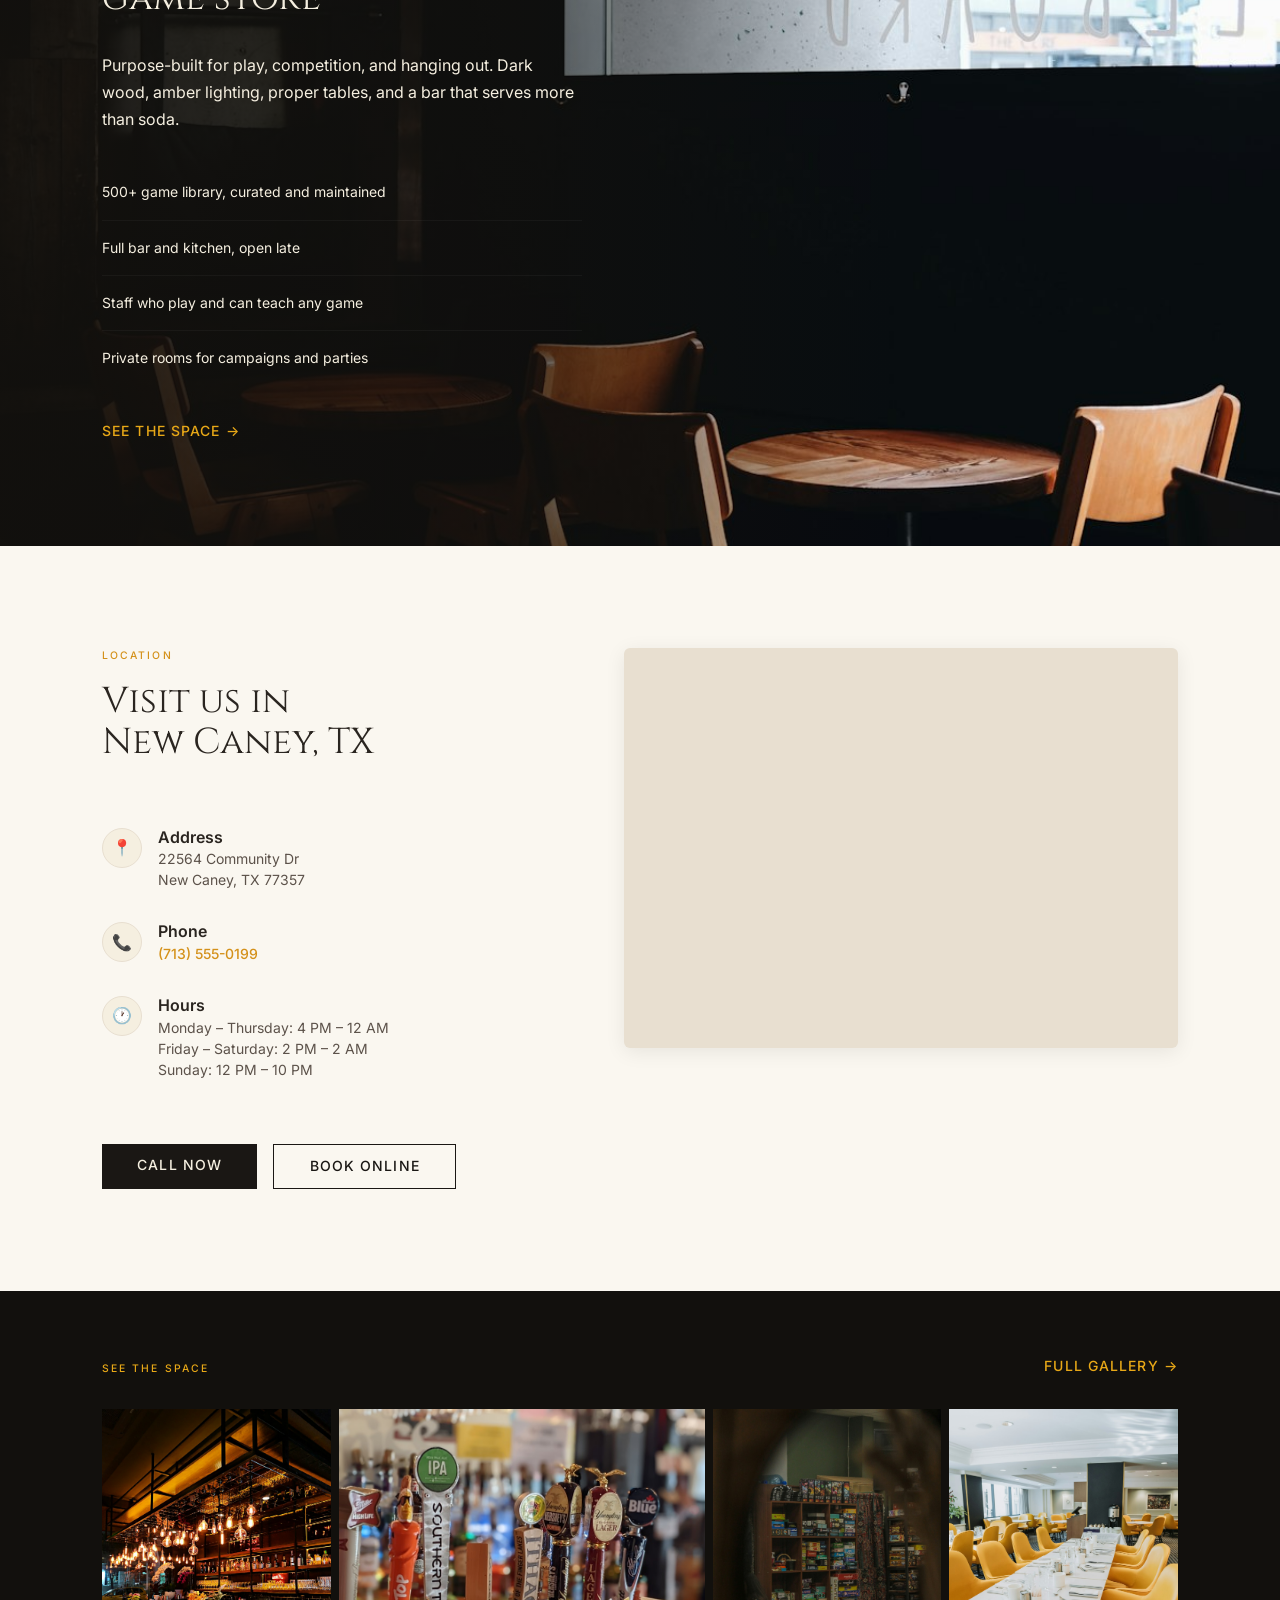
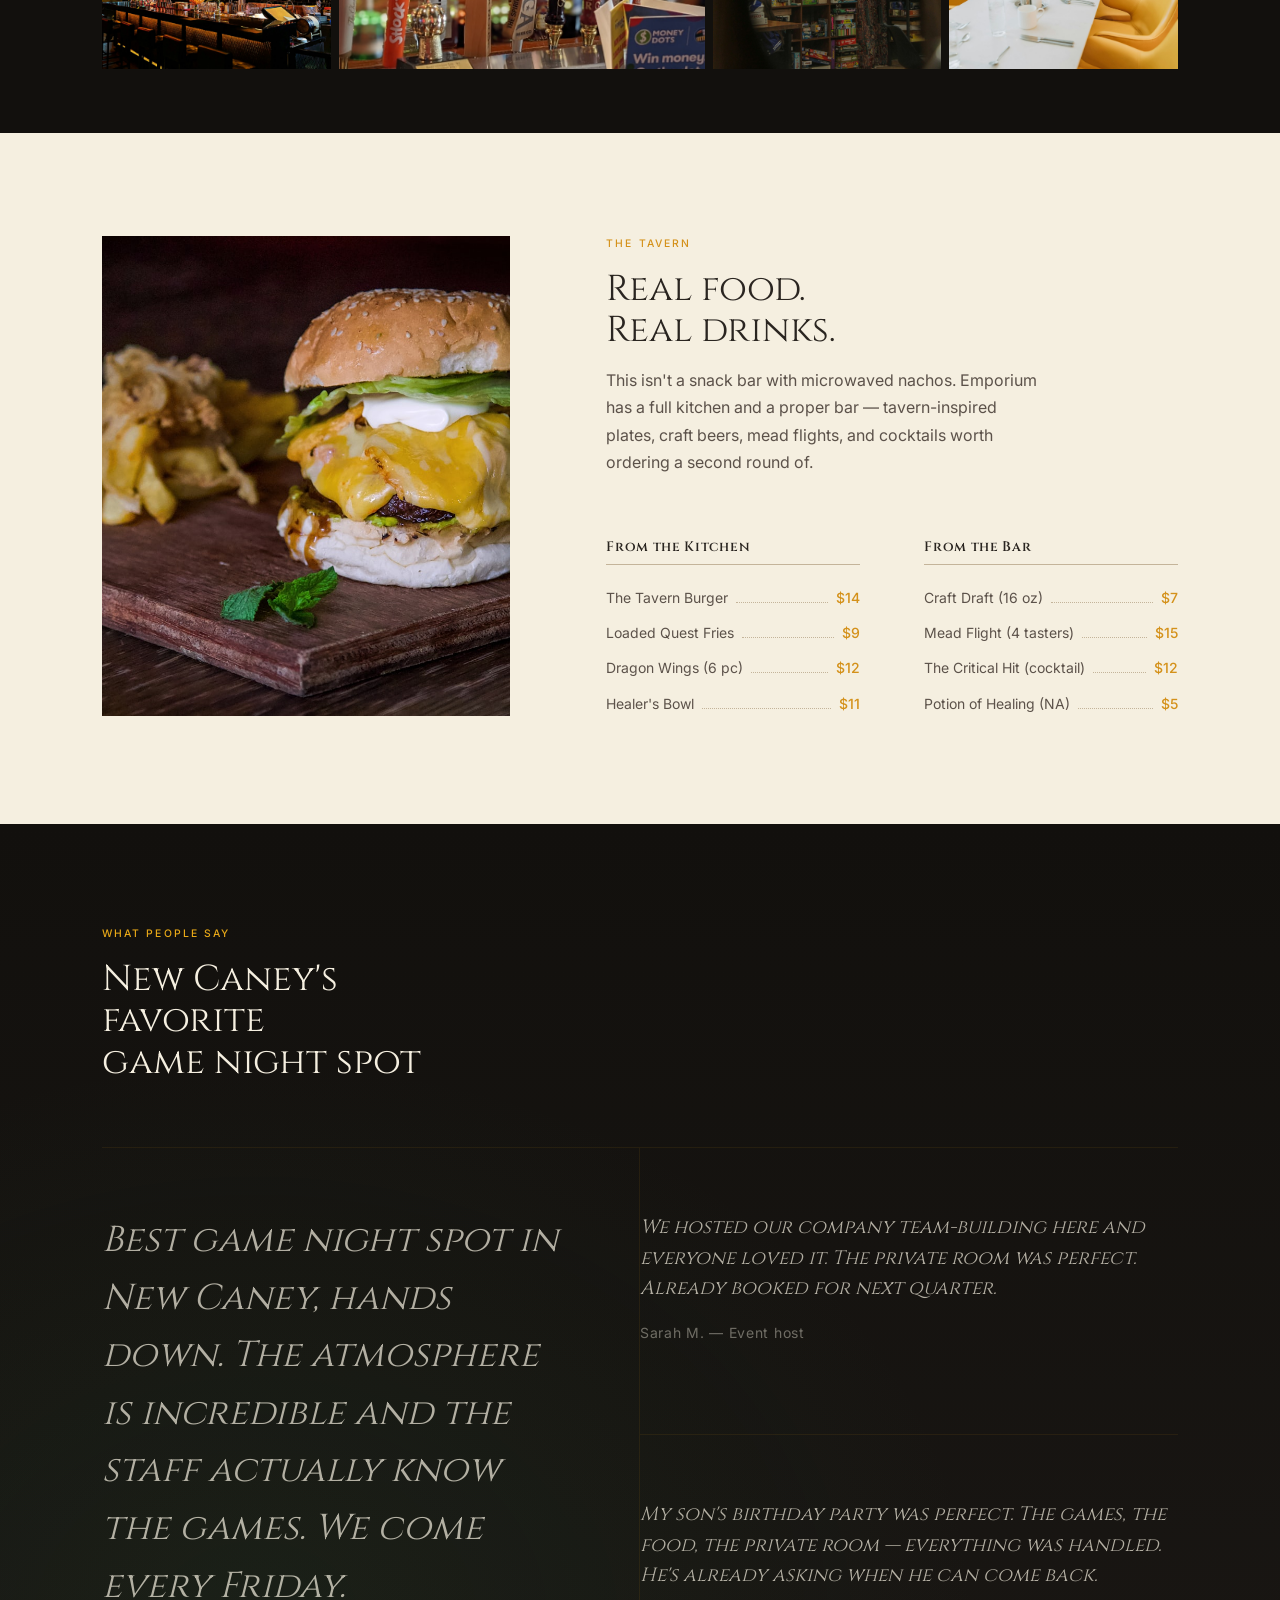
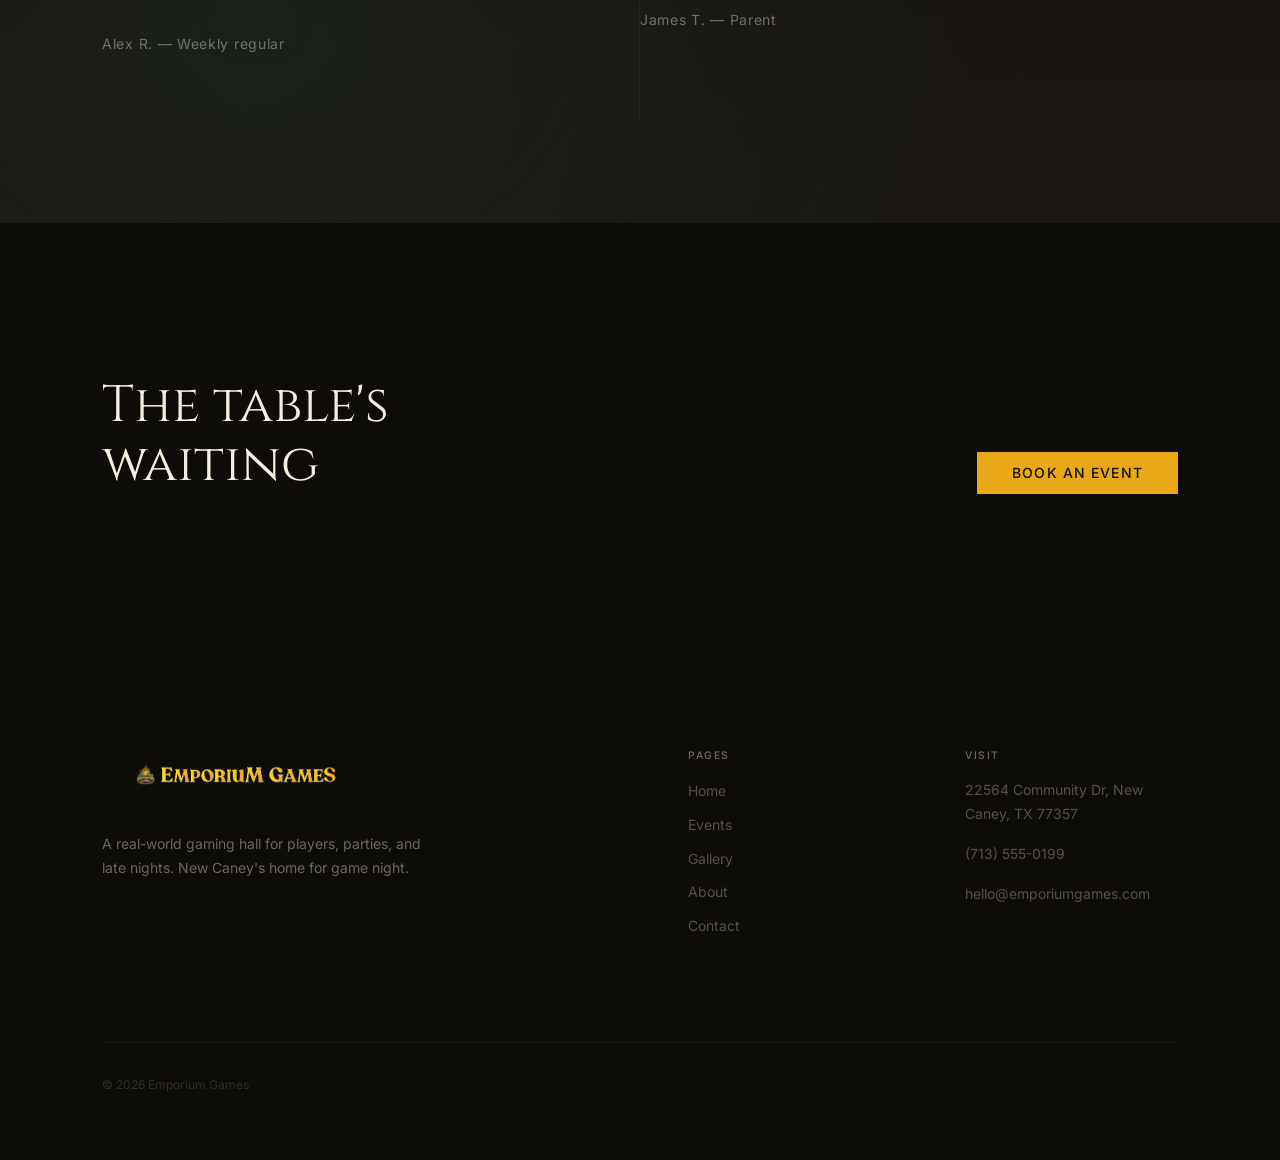
==== commit 050a7948: "Add hero split layout with venue photo on right side - Hero now uses a 50/50 split grid: text left, " ====
--- a/index.html
+++ b/index.html
@@ -35,13 +35,16 @@
     </div>
   </nav>
 
-  <!-- Hero — cinematic, left-aligned -->
-  <section class="hero">
+  <!-- Hero — split: text left, image right -->
+  <section class="hero hero-split">
     <div class="hero-content reveal">
       <img src="assets/logo-hero.png" alt="Emporium Games" style="height: 80px; width: auto; margin-bottom: var(--space-md);">
       <h1>Where New Caney<br>Comes to <strong>Game</strong></h1>
       <p class="subtitle">Board games. Card battles. Private events. A full bar. No NPCs. Open late on weekends.</p>
       <a href="contact.html" class="btn btn-primary">Plan Your Visit</a>
+    </div>
+    <div class="hero-image">
+      <img src="assets/photos/storefront-night.jpg" alt="Emporium Games venue" class="photo-img">
     </div>
   </section>
 
--- a/css/layout.css
+++ b/css/layout.css
@@ -41,7 +41,7 @@
 }
 
 /* ═══════════════════════════════════════
-   HERO — cinematic, left-aligned
+   HERO — split: text left, image right
    ═══════════════════════════════════════ */
 
 .hero {
@@ -52,6 +52,44 @@
   position: relative;
   background: var(--deep-brown);
   overflow: hidden;
+}
+
+/* Split hero — text left, image right */
+.hero.hero-split {
+  display: grid;
+  grid-template-columns: 1fr 1fr;
+  align-items: stretch;
+  padding: 0;
+}
+
+.hero.hero-split .hero-content {
+  display: flex;
+  flex-direction: column;
+  justify-content: flex-end;
+  padding: var(--nav-height) var(--space-lg) var(--space-2xl) var(--space-xl);
+  max-width: none;
+  margin: 0;
+}
+
+.hero-image {
+  position: relative;
+  overflow: hidden;
+}
+
+.hero-image img {
+  width: 100%;
+  height: 100%;
+  object-fit: cover;
+  display: block;
+}
+
+/* Soft blend from image into the dark left side */
+.hero-image::after {
+  content: '';
+  position: absolute;
+  inset: 0;
+  background: linear-gradient(90deg, var(--deep-brown) 0%, transparent 30%);
+  pointer-events: none;
 }
 
 /* Vignette + atmospheric light */
@@ -317,6 +355,25 @@
     padding-bottom: var(--space-xl);
   }
 
+  .hero.hero-split {
+    grid-template-columns: 1fr;
+    min-height: auto;
+  }
+
+  .hero.hero-split .hero-content {
+    padding: var(--space-xl) var(--space-md) var(--space-lg);
+    order: 2;
+  }
+
+  .hero-image {
+    height: 45vh;
+    order: 1;
+  }
+
+  .hero-image::after {
+    background: linear-gradient(180deg, transparent 50%, var(--deep-brown) 100%);
+  }
+
   .hero::after {
     display: none;
   }
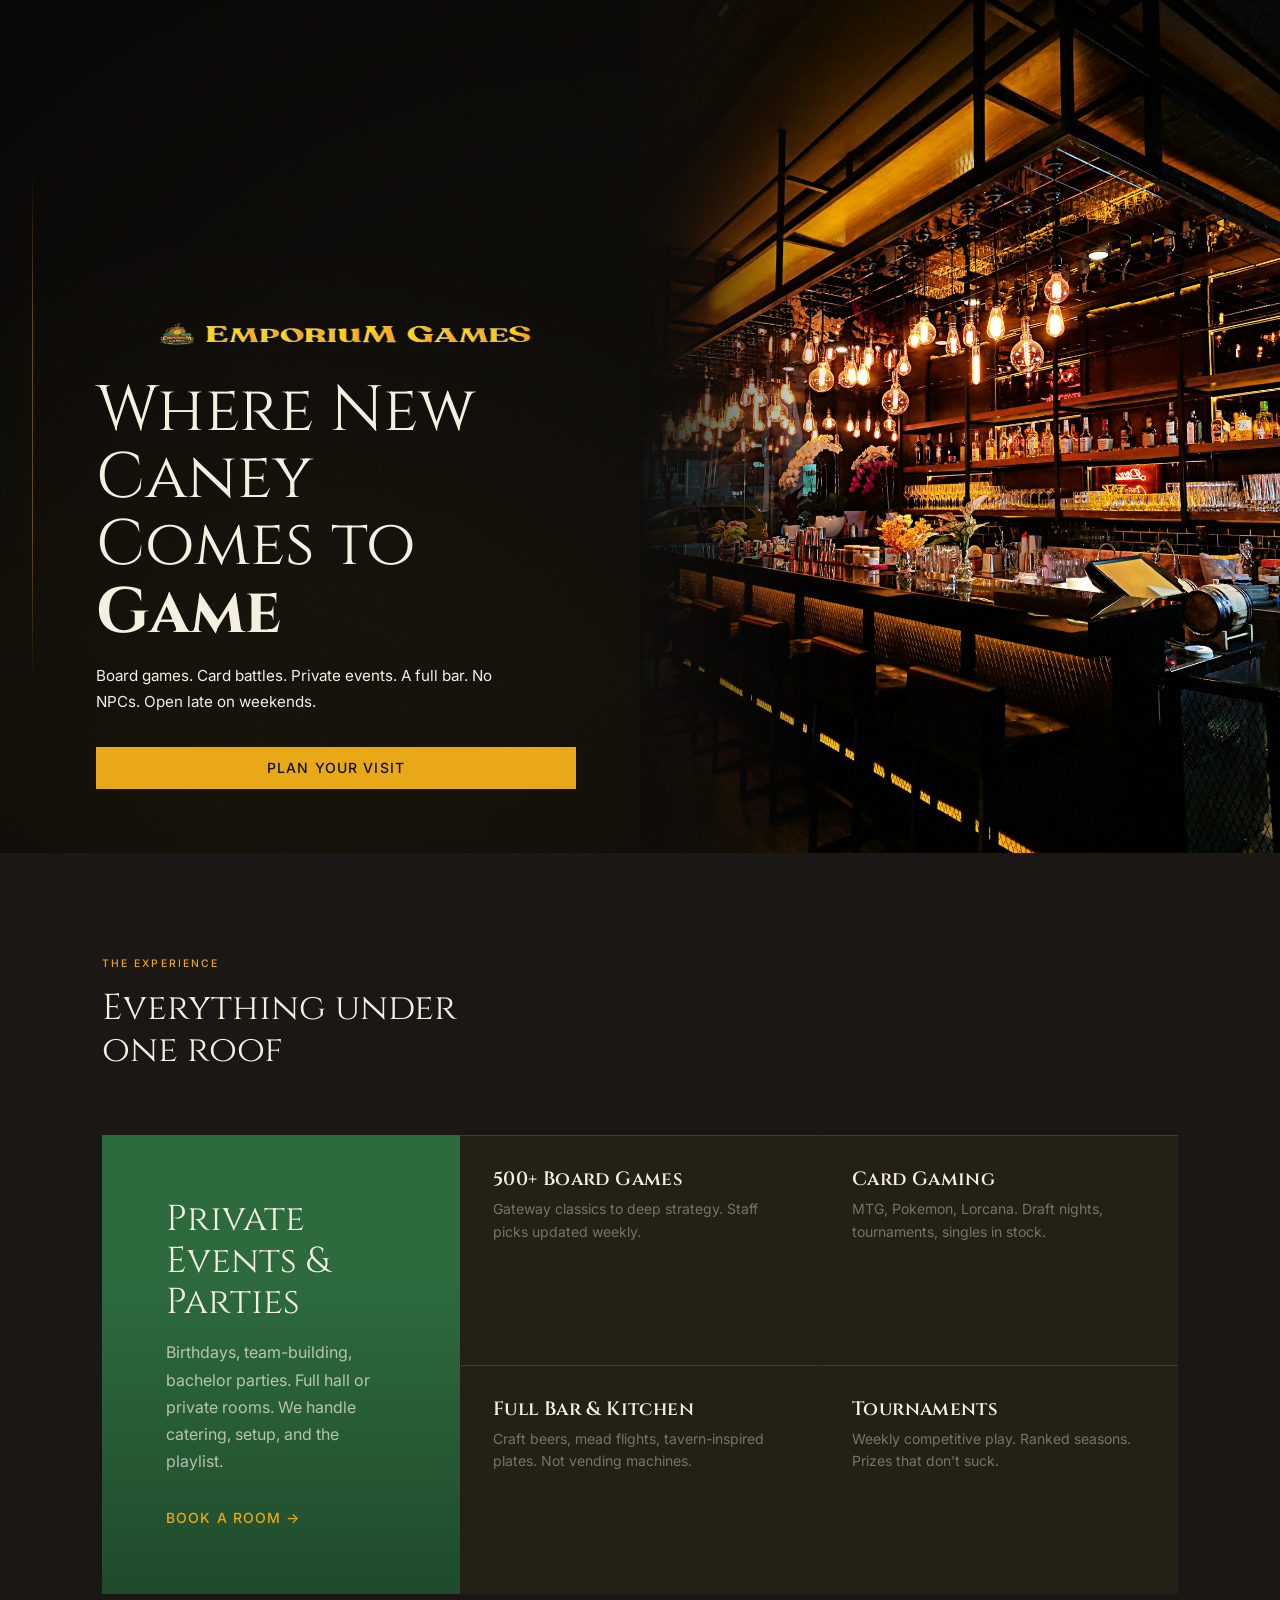
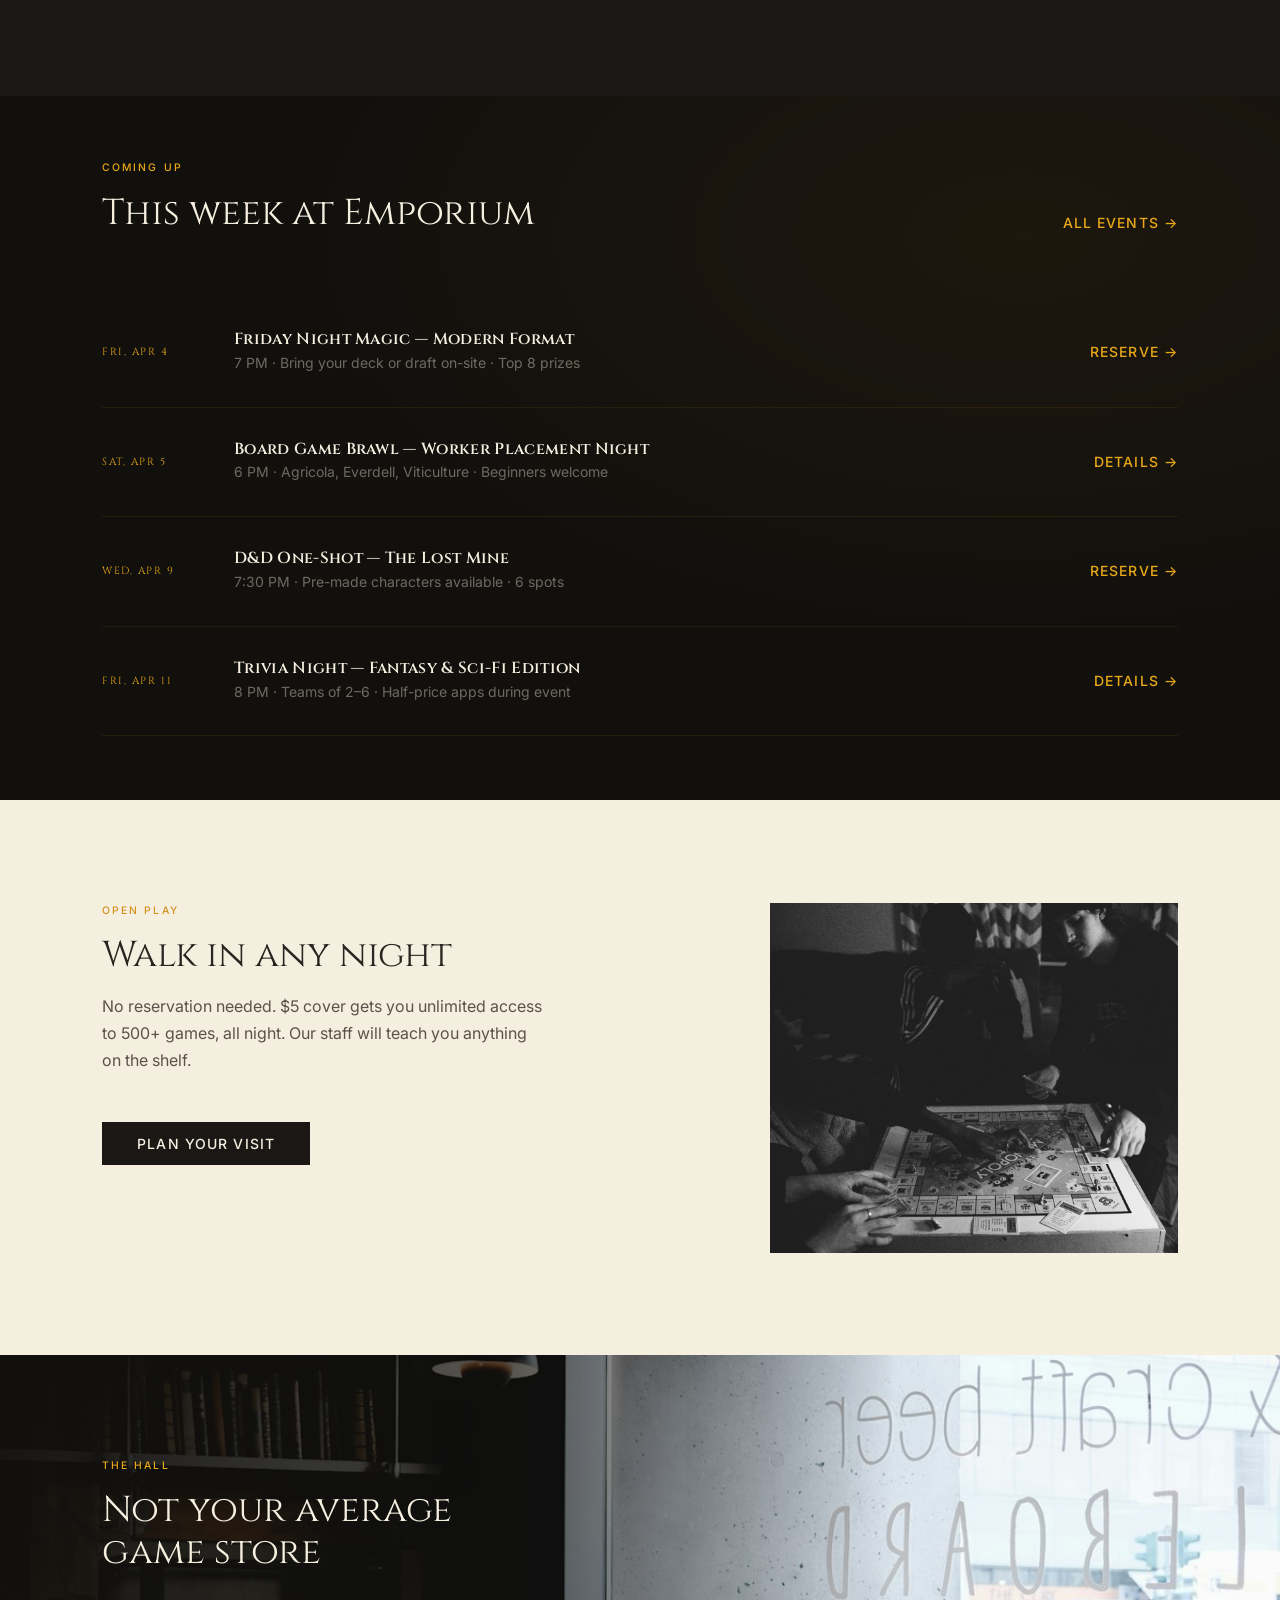
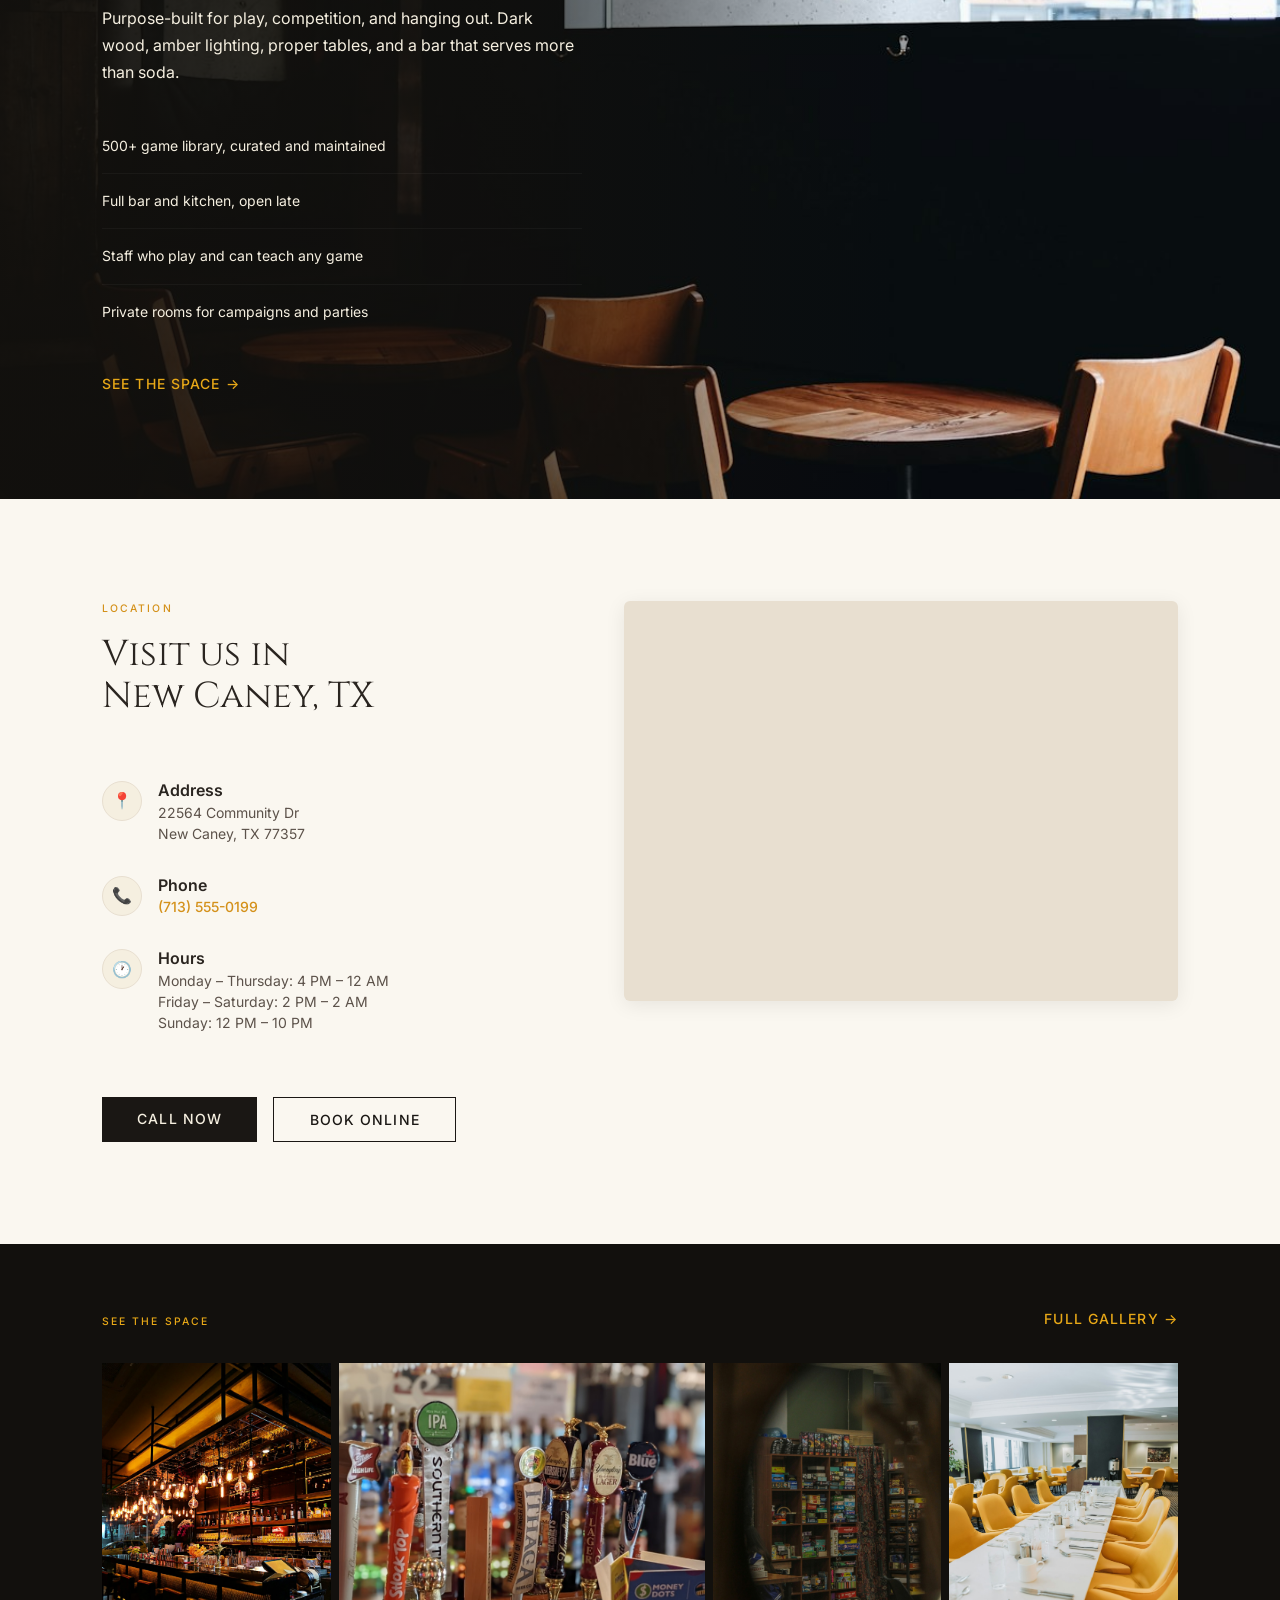
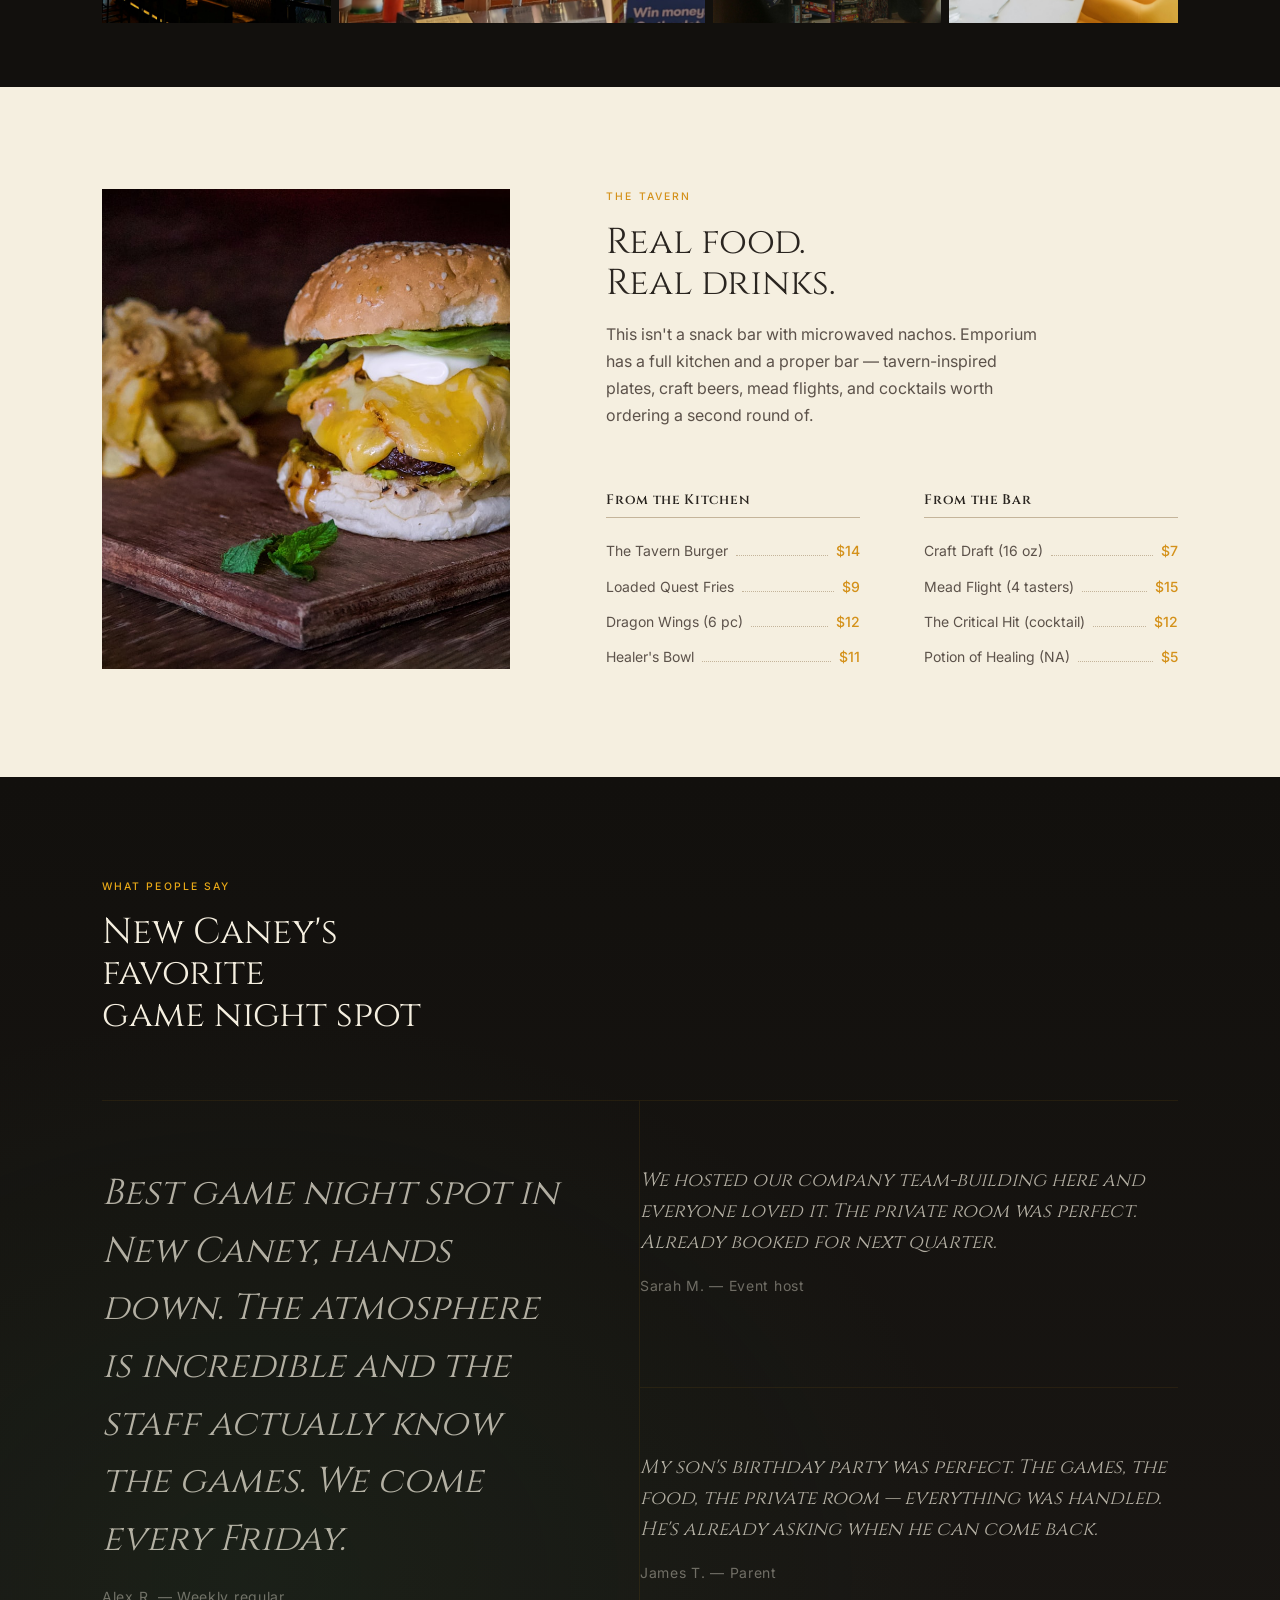
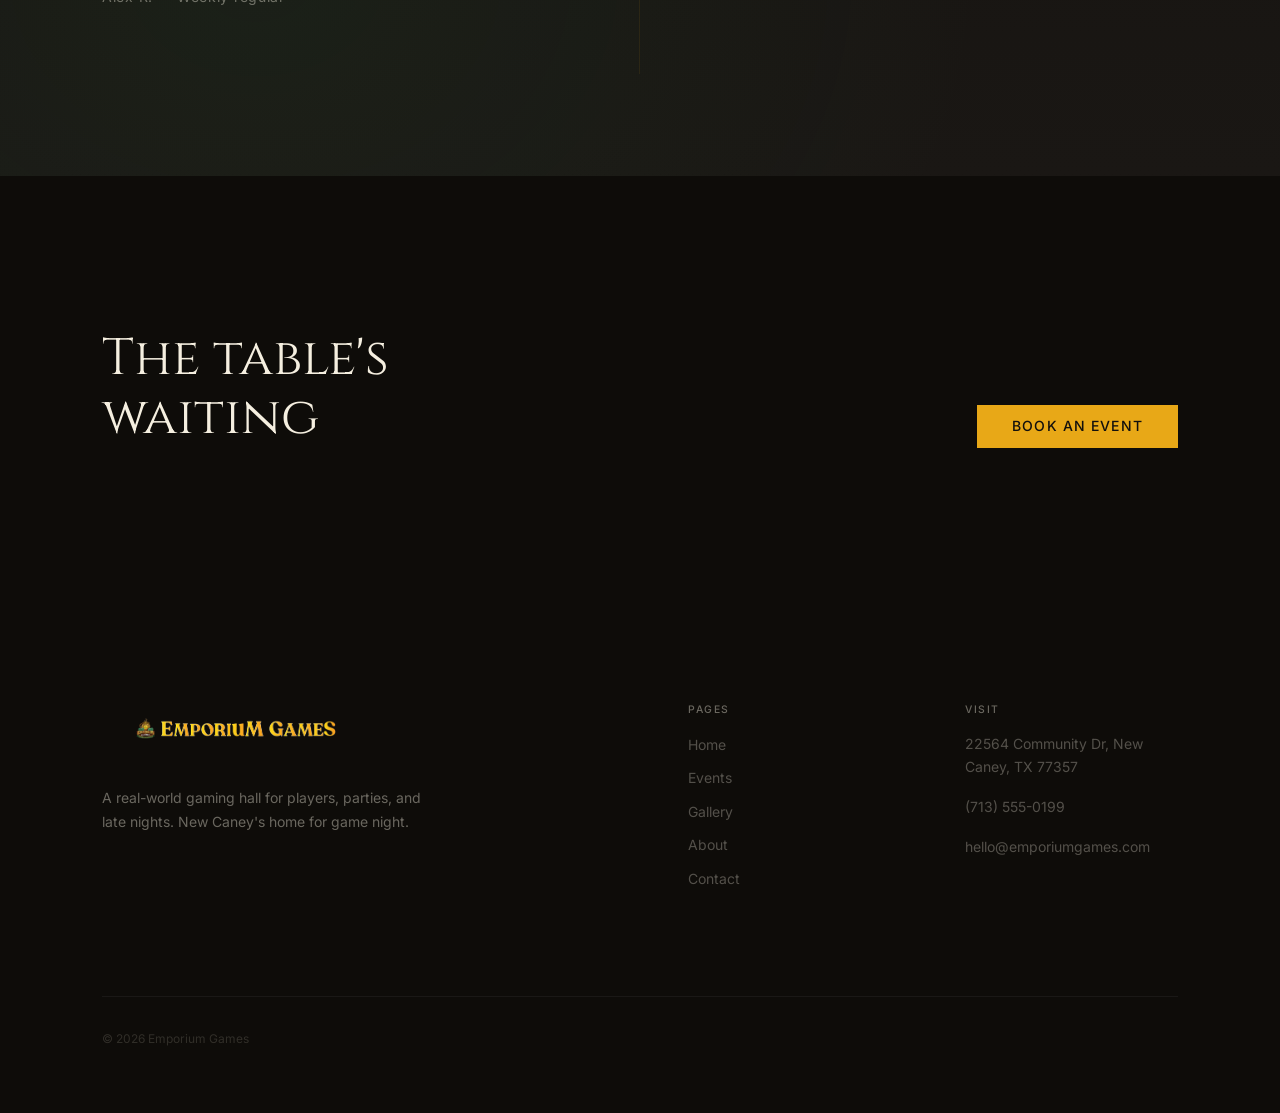
==== commit 13a4f5bc: "Shrink hero further — tighter spacing, smaller logo - Reduced hero min-height from 80vh to 60vh - Ti" ====
--- a/index.html
+++ b/index.html
@@ -38,7 +38,7 @@
   <!-- Hero — split: text left, image right -->
   <section class="hero hero-split">
     <div class="hero-content reveal">
-      <img src="assets/logo-hero.png" alt="Emporium Games" style="height: 80px; width: auto; margin-bottom: var(--space-md);">
+      <img src="assets/logo-hero.png" alt="Emporium Games" style="height: 55px; width: auto; margin-bottom: var(--space-sm);">
       <h1>Where New Caney<br>Comes to <strong>Game</strong></h1>
       <p class="subtitle">Board games. Card battles. Private events. A full bar. No NPCs. Open late on weekends.</p>
       <a href="contact.html" class="btn btn-primary">Plan Your Visit</a>
--- a/css/layout.css
+++ b/css/layout.css
@@ -45,7 +45,7 @@
    ═══════════════════════════════════════ */
 
 .hero {
-  min-height: 100vh;
+  min-height: 60vh;
   display: flex;
   align-items: flex-end;
   padding: 0 var(--space-md) var(--space-2xl);
@@ -66,7 +66,7 @@
   display: flex;
   flex-direction: column;
   justify-content: flex-end;
-  padding: var(--nav-height) var(--space-lg) var(--space-2xl) var(--space-xl);
+  padding: var(--nav-height) var(--space-lg) var(--space-lg) var(--space-xl);
   max-width: none;
   margin: 0;
 }
@@ -128,7 +128,7 @@
   font-size: var(--fs-hero);
   font-weight: 400;
   line-height: 1.05;
-  margin-bottom: var(--space-md);
+  margin-bottom: var(--space-sm);
   max-width: 700px;
 }
 
@@ -137,9 +137,9 @@
 }
 
 .hero .subtitle {
-  font-size: 1rem;
+  font-size: 0.95rem;
   color: var(--text-muted);
-  margin-bottom: var(--space-lg);
+  margin-bottom: var(--space-md);
   max-width: 420px;
   line-height: 1.7;
 }
@@ -366,7 +366,7 @@
   }
 
   .hero-image {
-    height: 45vh;
+    height: 35vh;
     order: 1;
   }
 
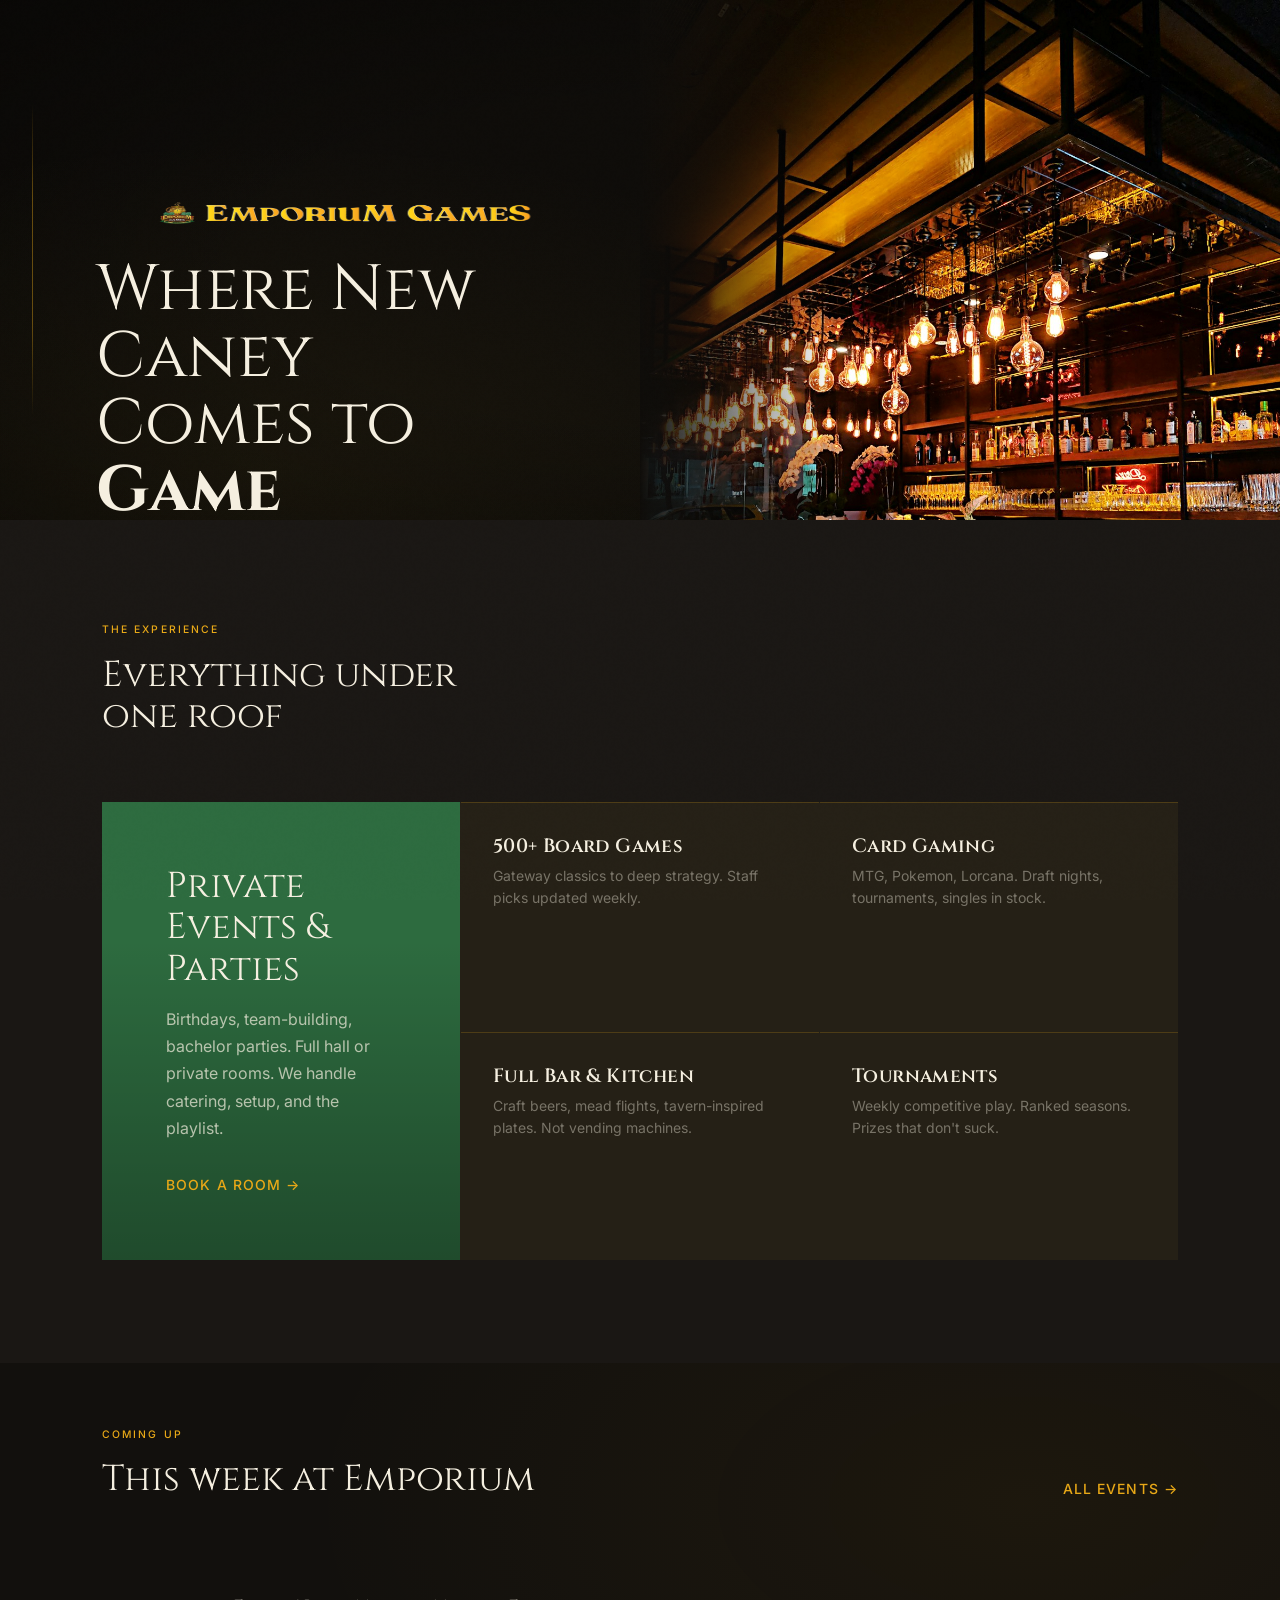
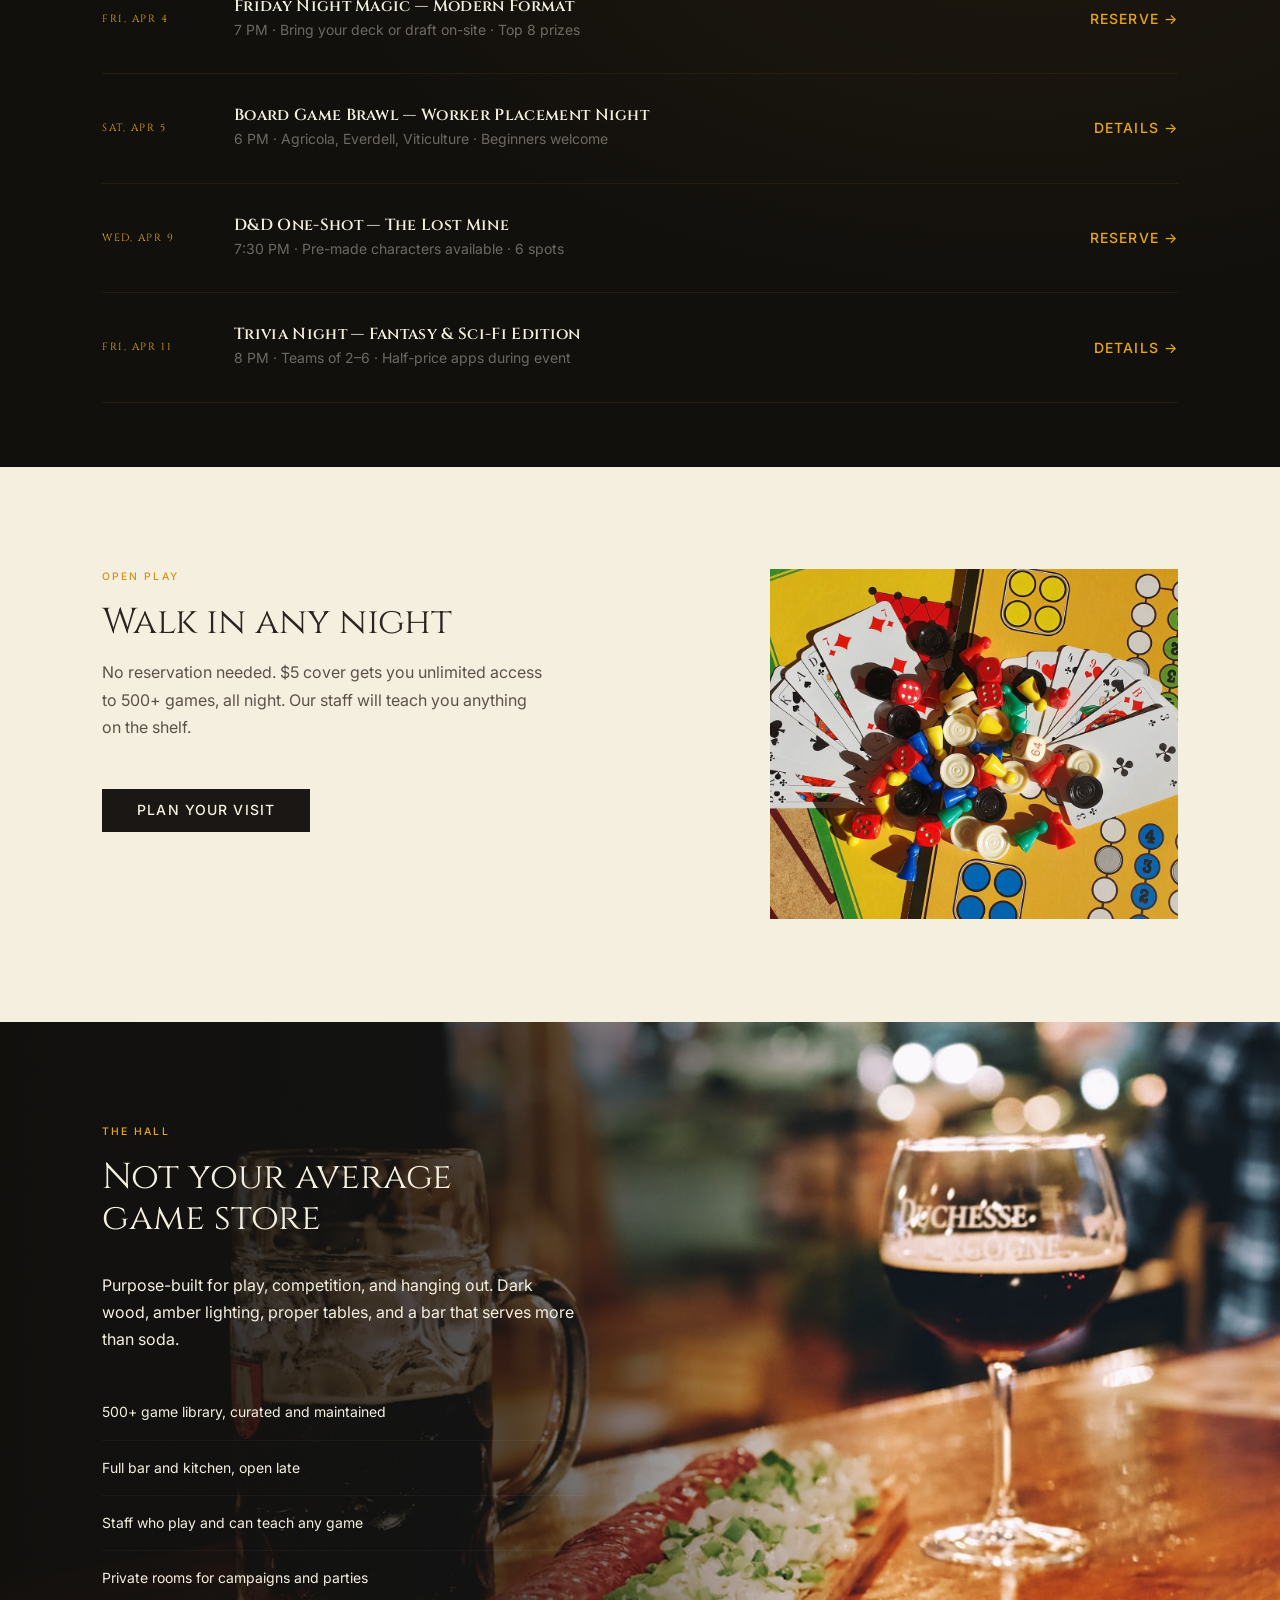
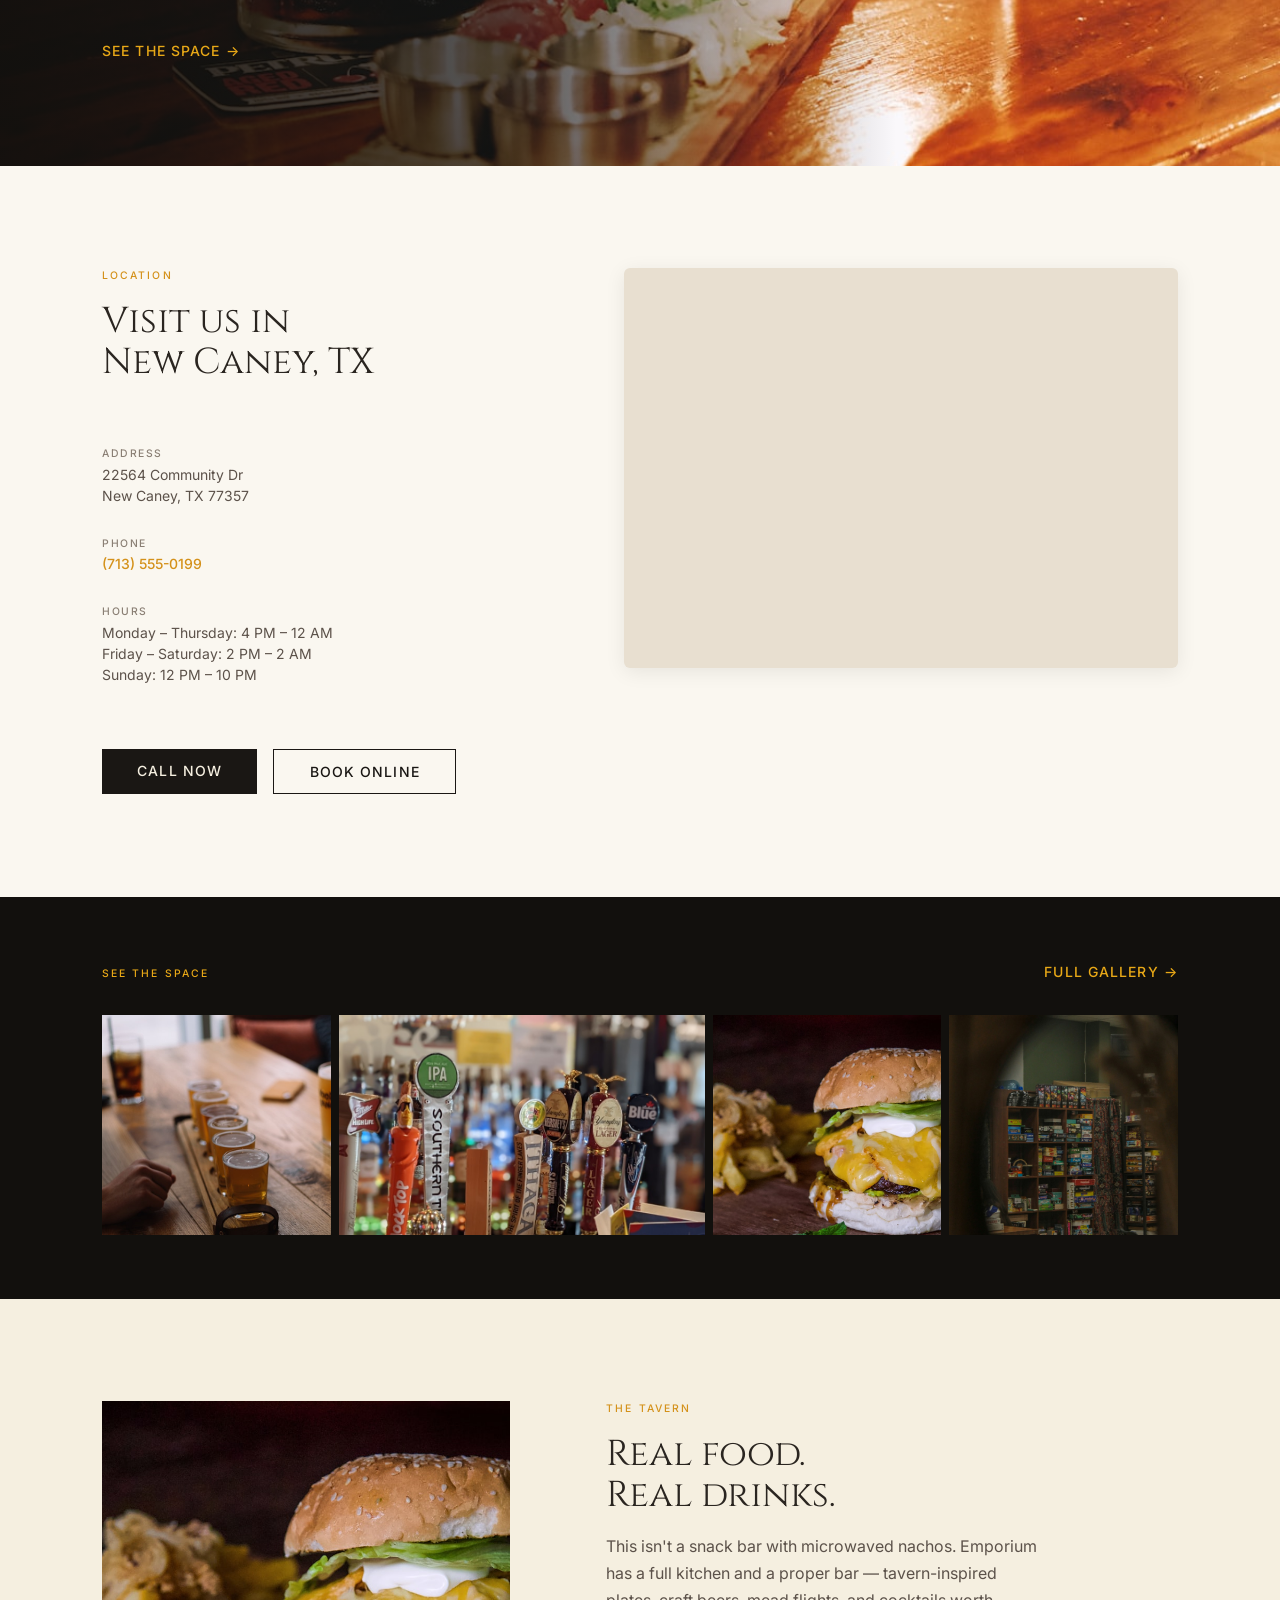
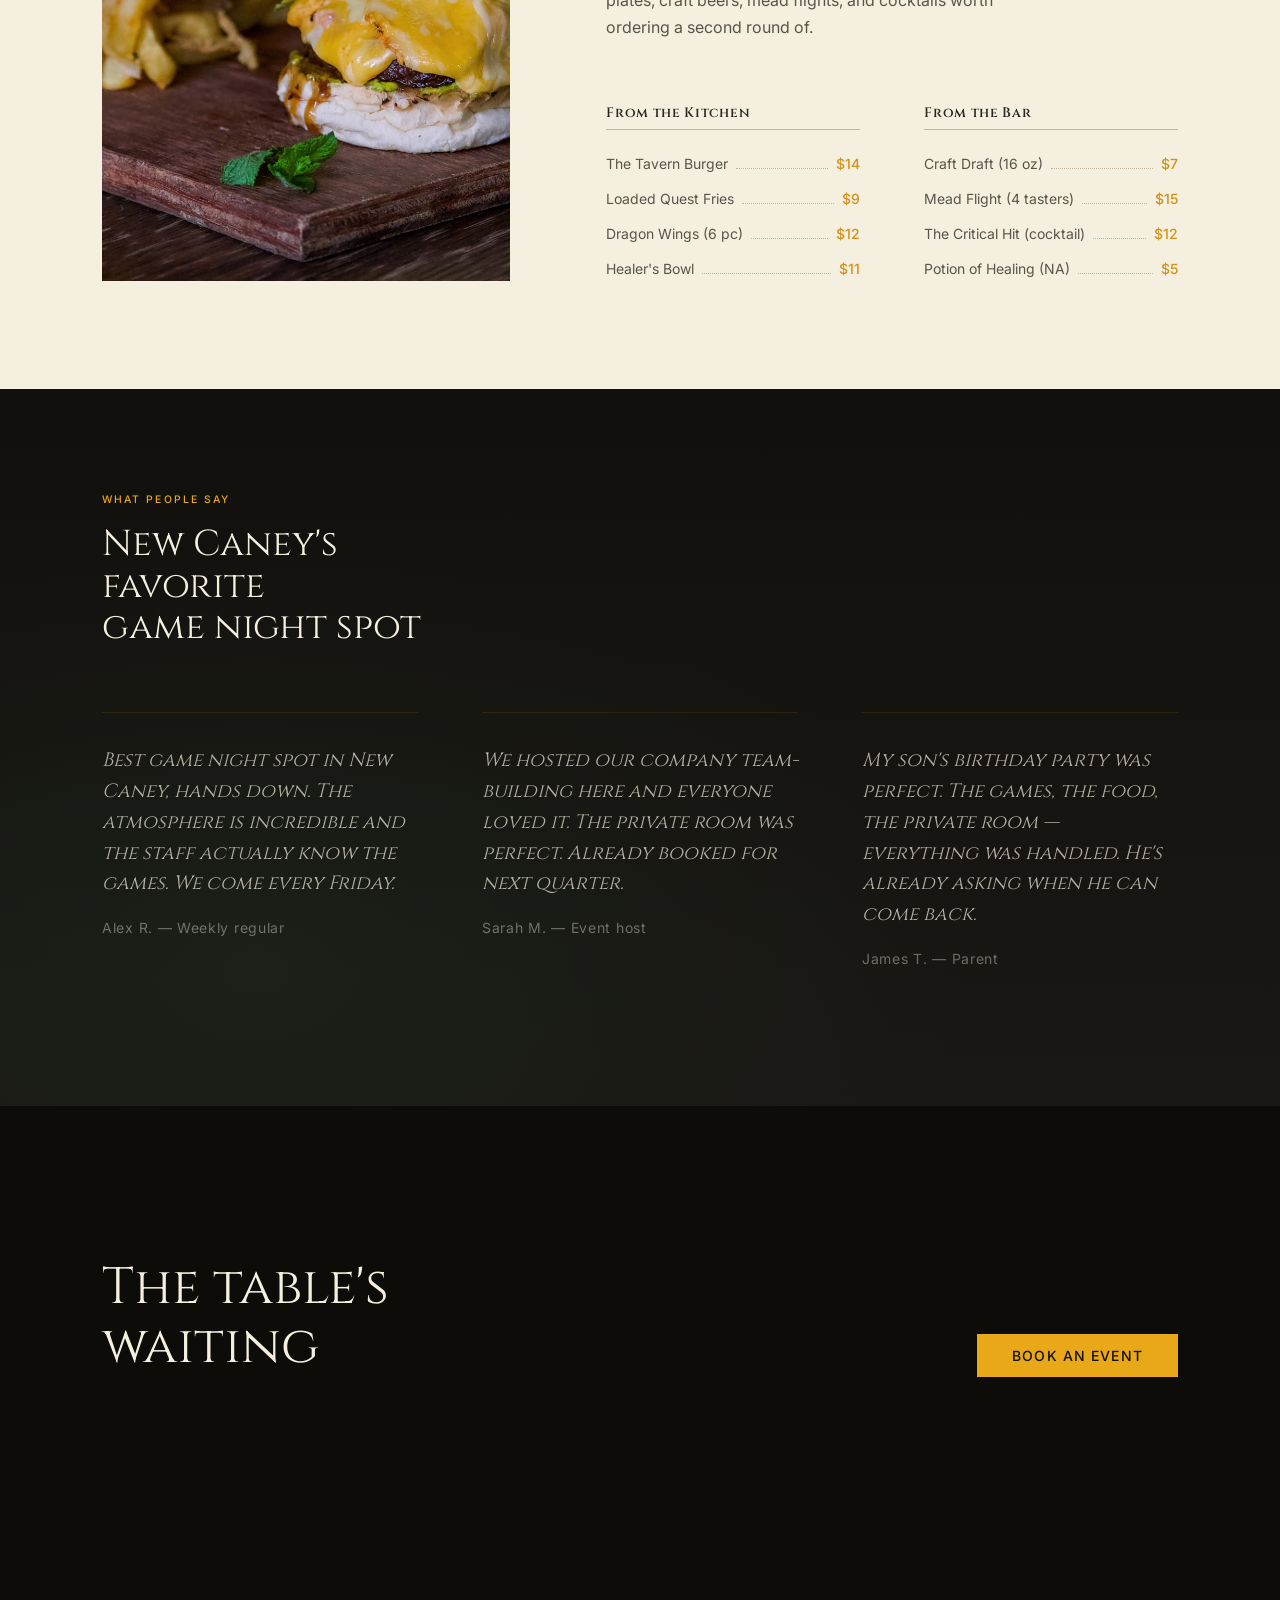
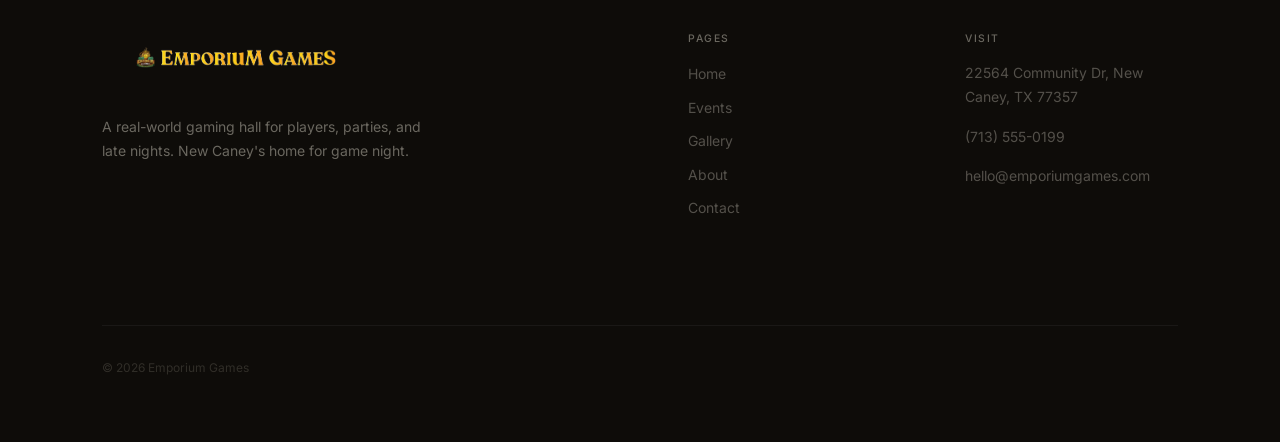
==== commit 88d1cba0: "Fix 6 visual issues across homepage - Hero: capped at 520px max-height, image crops to show best par" ====
--- a/index.html
+++ b/index.html
@@ -137,7 +137,7 @@
           <a href="contact.html" class="btn btn-primary" style="margin-top: var(--space-md);">Plan Your Visit</a>
         </div>
         <div class="photo-container" style="min-height: 350px;">
-          <img src="assets/photos/friends-playing.jpg" alt="Friends playing board games" class="photo-img">
+          <img src="assets/photos/board-games.jpg" alt="Board games and game pieces" class="photo-img">
         </div>
       </div>
     </div>
@@ -147,7 +147,7 @@
   <section class="overlay-section">
     <div class="overlay-bg">
       <div class="photo-container" style="min-height: 100%;">
-        <img src="assets/photos/bar-interior.jpg" alt="Emporium Games interior" class="photo-img">
+        <img src="assets/photos/tavern-ambiance.jpg" alt="Emporium Games interior" class="photo-img">
       </div>
     </div>
     <div class="overlay-content">
@@ -175,7 +175,6 @@
           <h2>Visit us in<br>New Caney, TX</h2>
 
           <div class="location-detail">
-            <div class="location-detail-icon">📍</div>
             <div class="location-detail-text">
               <h4>Address</h4>
               <p>22564 Community Dr<br>New Caney, TX 77357</p>
@@ -183,7 +182,6 @@
           </div>
 
           <div class="location-detail">
-            <div class="location-detail-icon">📞</div>
             <div class="location-detail-text">
               <h4>Phone</h4>
               <p><a href="tel:7135550199">(713) 555-0199</a></p>
@@ -191,7 +189,6 @@
           </div>
 
           <div class="location-detail">
-            <div class="location-detail-icon">🕐</div>
             <div class="location-detail-text">
               <h4>Hours</h4>
               <p>Monday – Thursday: 4 PM – 12 AM<br>Friday – Saturday: 2 PM – 2 AM<br>Sunday: 12 PM – 10 PM</p>
@@ -220,23 +217,23 @@
       </div>
       <div class="gallery-strip">
         <div class="gallery-strip-item">
-          <div class="photo-container" style="min-height: 260px;">
-            <img src="assets/photos/storefront-night.jpg" alt="Emporium Games exterior at night" class="photo-img">
+          <div class="photo-container" style="min-height: 220px;">
+            <img src="assets/photos/community-night.jpg" alt="Game night community" class="photo-img">
           </div>
         </div>
         <div class="gallery-strip-item gallery-strip-wide">
-          <div class="photo-container" style="min-height: 260px;">
+          <div class="photo-container" style="min-height: 220px;">
             <img src="assets/photos/bar-taps.jpg" alt="Craft beer taps at the bar" class="photo-img">
           </div>
         </div>
         <div class="gallery-strip-item">
-          <div class="photo-container" style="min-height: 260px;">
+          <div class="photo-container" style="min-height: 220px;">
+            <img src="assets/photos/tavern-burger.jpg" alt="Tavern burger" class="photo-img">
+          </div>
+        </div>
+        <div class="gallery-strip-item">
+          <div class="photo-container" style="min-height: 220px;">
             <img src="assets/photos/board-games-shelf.jpg" alt="Board game library" class="photo-img">
-          </div>
-        </div>
-        <div class="gallery-strip-item">
-          <div class="photo-container" style="min-height: 260px;">
-            <img src="assets/photos/private-room.jpg" alt="Private event room" class="photo-img">
           </div>
         </div>
       </div>
--- a/css/layout.css
+++ b/css/layout.css
@@ -45,7 +45,7 @@
    ═══════════════════════════════════════ */
 
 .hero {
-  min-height: 60vh;
+  min-height: auto;
   display: flex;
   align-items: flex-end;
   padding: 0 var(--space-md) var(--space-2xl);
@@ -60,13 +60,15 @@
   grid-template-columns: 1fr 1fr;
   align-items: stretch;
   padding: 0;
+  max-height: 520px;
+  overflow: hidden;
 }
 
 .hero.hero-split .hero-content {
   display: flex;
   flex-direction: column;
-  justify-content: flex-end;
-  padding: var(--nav-height) var(--space-lg) var(--space-lg) var(--space-xl);
+  justify-content: center;
+  padding: var(--space-lg) var(--space-lg) var(--space-lg) var(--space-xl);
   max-width: none;
   margin: 0;
 }
@@ -80,6 +82,7 @@
   width: 100%;
   height: 100%;
   object-fit: cover;
+  object-position: center 30%;
   display: block;
 }
 
@@ -357,16 +360,16 @@
 
   .hero.hero-split {
     grid-template-columns: 1fr;
-    min-height: auto;
+    max-height: none;
   }
 
   .hero.hero-split .hero-content {
-    padding: var(--space-xl) var(--space-md) var(--space-lg);
+    padding: var(--space-lg) var(--space-md);
     order: 2;
   }
 
   .hero-image {
-    height: 35vh;
+    height: 250px;
     order: 1;
   }
 
--- a/css/pages.css
+++ b/css/pages.css
@@ -89,37 +89,18 @@
 
 .testimonial-grid {
   display: grid;
-  grid-template-columns: 1fr 1fr;
-  gap: 0;
+  grid-template-columns: repeat(3, 1fr);
+  gap: var(--space-lg);
 }
 
 .testimonial-grid .testimonial {
-  border-top: 1px solid rgba(232, 168, 23, 0.08);
-}
-
-.testimonial-grid .testimonial:first-child {
-  grid-row: span 2;
-  padding-right: var(--space-lg);
-  border-right: 1px solid rgba(232, 168, 23, 0.08);
-}
-
-.testimonial-grid .testimonial:first-child blockquote {
-  font-size: var(--fs-h2);
+  border-top: 1px solid rgba(232, 168, 23, 0.1);
+  padding: var(--space-md) 0;
 }
 
 @media (max-width: 767px) {
   .testimonial-grid {
     grid-template-columns: 1fr;
-  }
-
-  .testimonial-grid .testimonial:first-child {
-    grid-row: auto;
-    padding-right: 0;
-    border-right: none;
-  }
-
-  .testimonial-grid .testimonial:first-child blockquote {
-    font-size: var(--fs-h3);
   }
 }
 
@@ -140,31 +121,17 @@
 }
 
 .location-detail {
-  display: flex;
-  gap: var(--space-sm);
   margin-bottom: var(--space-md);
-  align-items: flex-start;
-}
-
-.location-detail-icon {
-  width: 40px;
-  height: 40px;
-  border-radius: 50%;
-  background: var(--parchment);
-  border: 1px solid var(--warm-tan);
-  display: flex;
-  align-items: center;
-  justify-content: center;
-  flex-shrink: 0;
-  font-size: 1rem;
 }
 
 .location-detail-text h4 {
   font-family: var(--font-body);
-  font-size: var(--fs-body);
-  font-weight: 600;
-  color: var(--text-on-light);
-  margin-bottom: 0.15rem;
+  font-size: var(--fs-eyebrow);
+  font-weight: 500;
+  letter-spacing: 0.15em;
+  text-transform: uppercase;
+  color: var(--text-on-light-muted);
+  margin-bottom: 0.25rem;
 }
 
 .location-detail-text p {
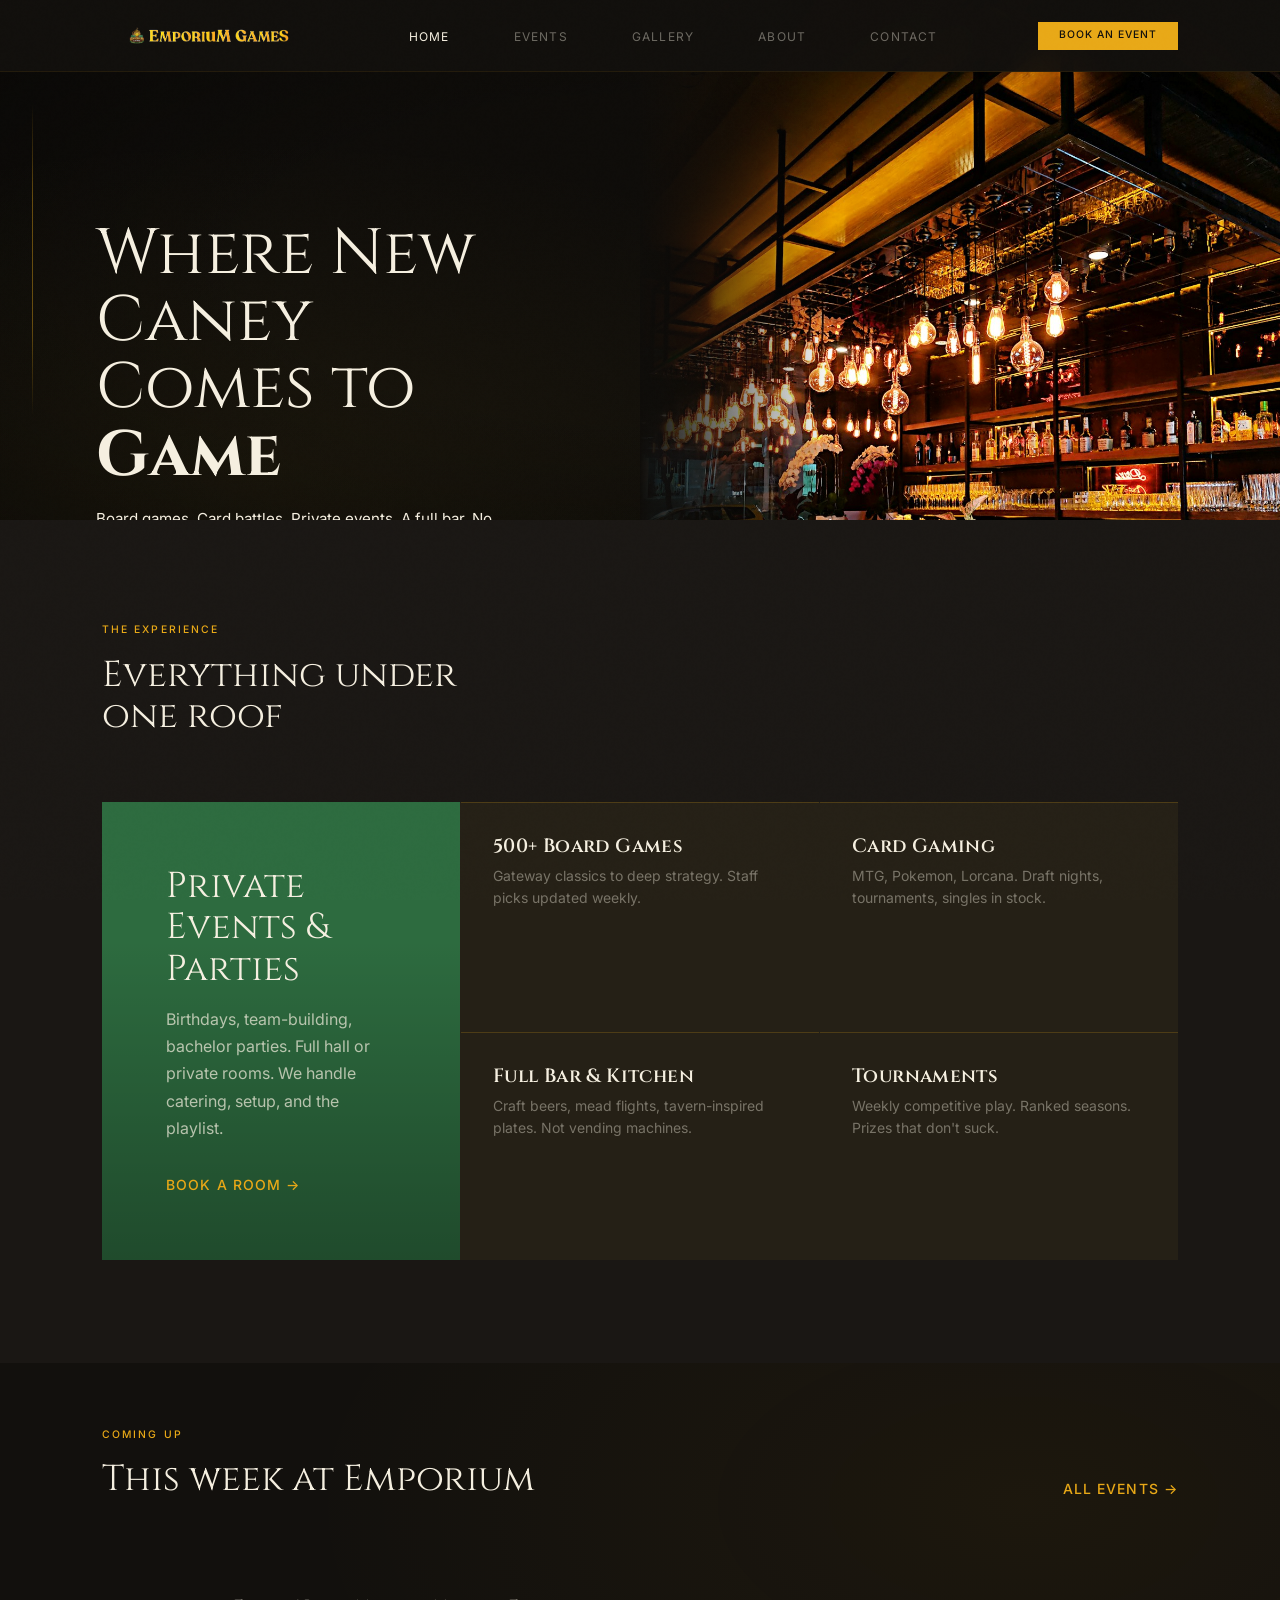
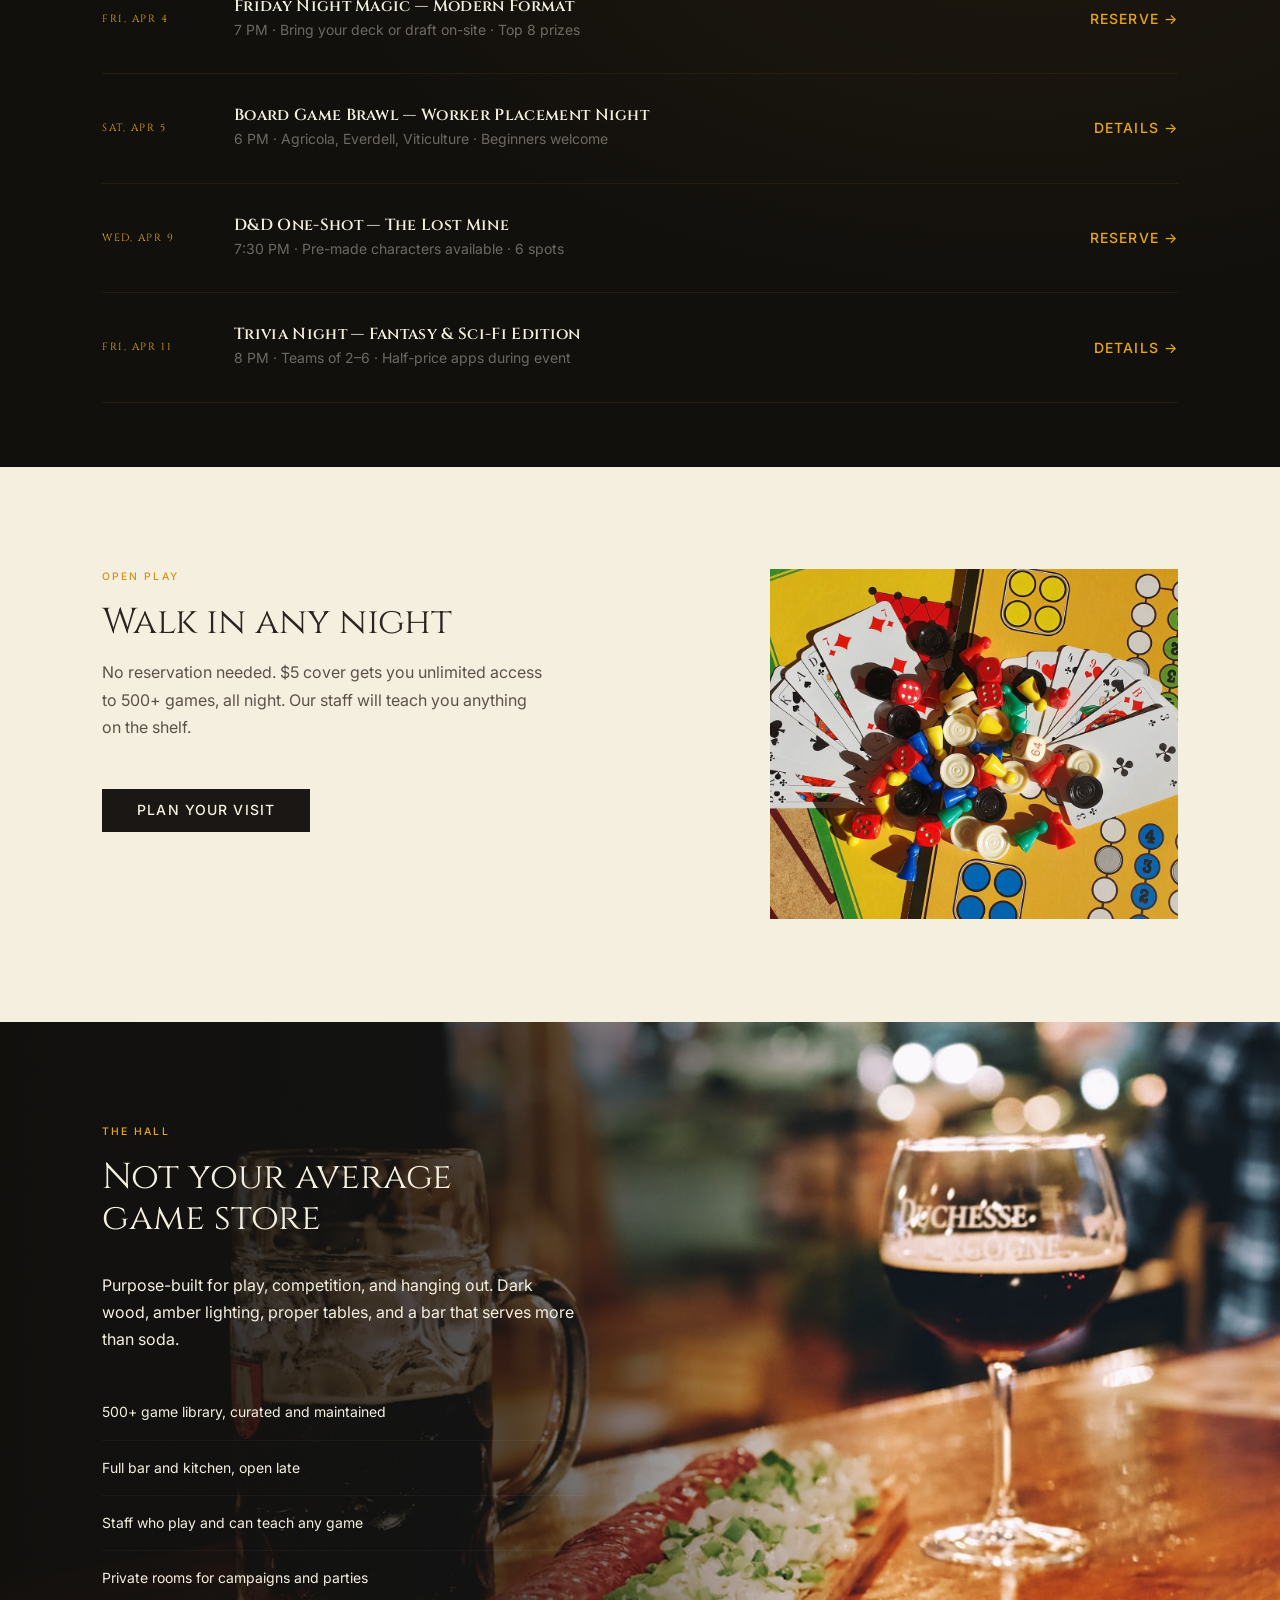
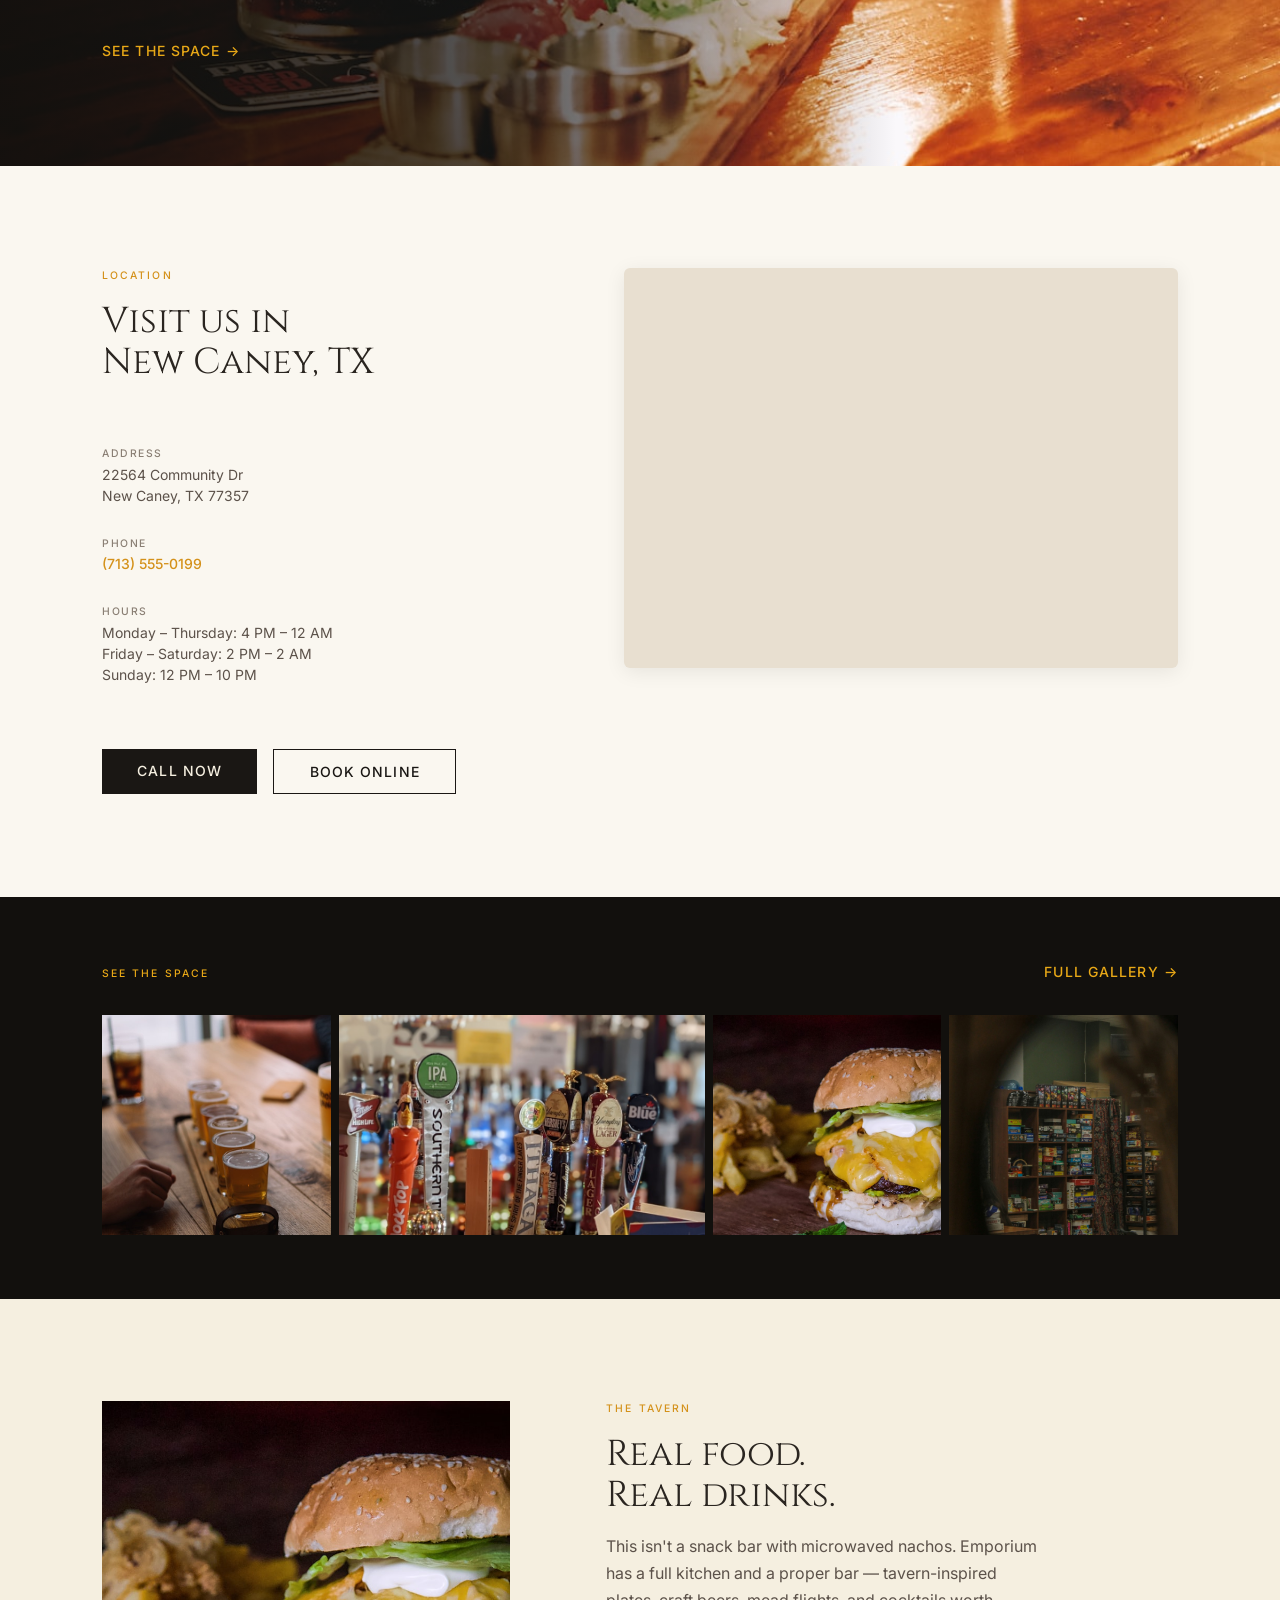
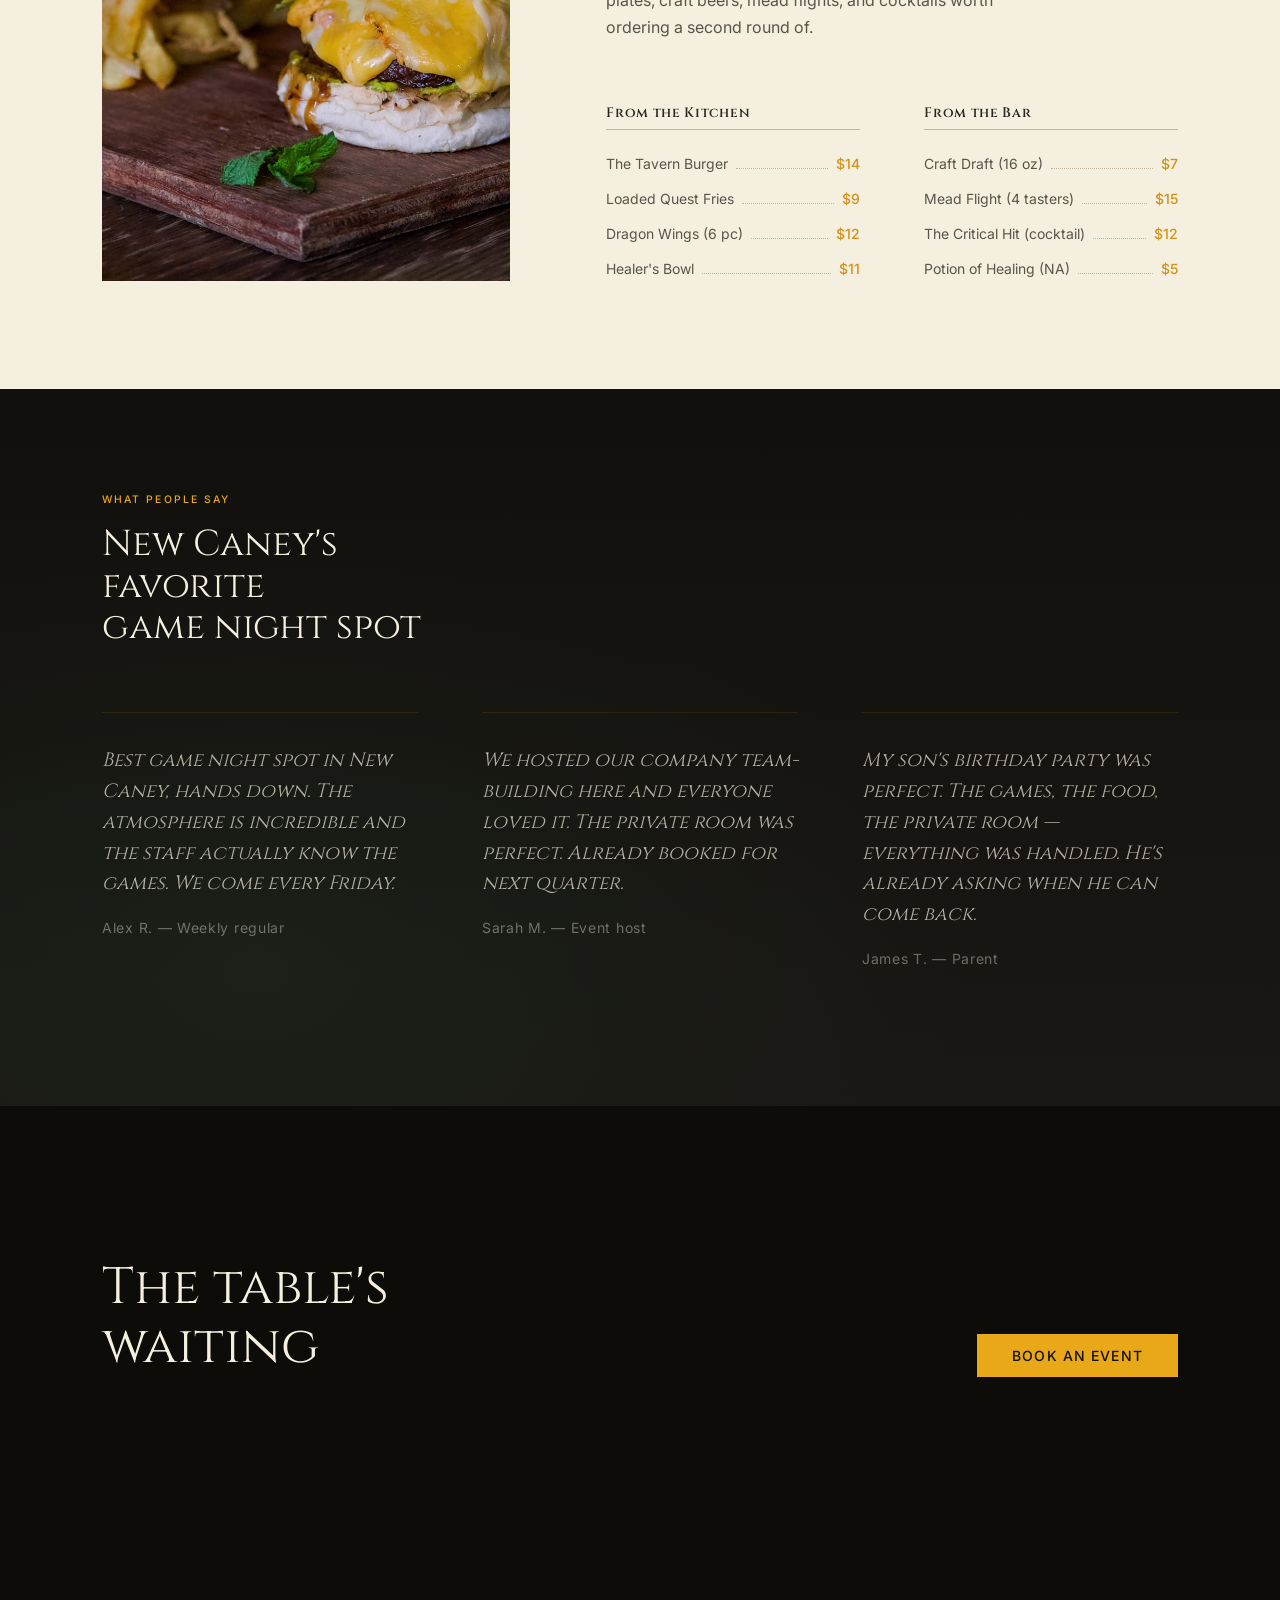
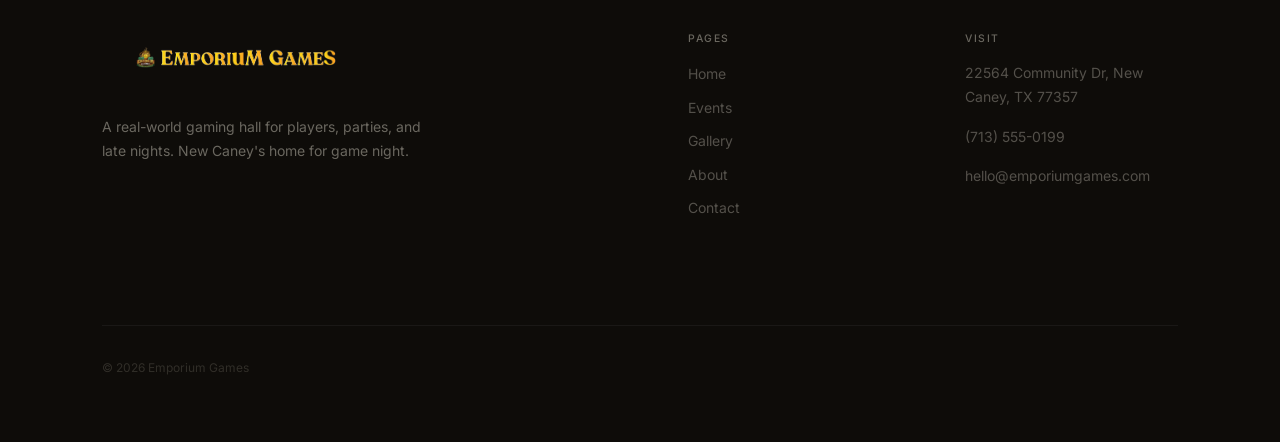
==== commit 20539d8e: "Remove duplicate logo from hero section Logo is already in the nav bar, no need to repeat it in the " ====
--- a/index.html
+++ b/index.html
@@ -38,7 +38,6 @@
   <!-- Hero — split: text left, image right -->
   <section class="hero hero-split">
     <div class="hero-content reveal">
-      <img src="assets/logo-hero.png" alt="Emporium Games" style="height: 55px; width: auto; margin-bottom: var(--space-sm);">
       <h1>Where New Caney<br>Comes to <strong>Game</strong></h1>
       <p class="subtitle">Board games. Card battles. Private events. A full bar. No NPCs. Open late on weekends.</p>
       <a href="contact.html" class="btn btn-primary">Plan Your Visit</a>
--- a/css/components.css
+++ b/css/components.css
@@ -87,19 +87,11 @@
   right: 0;
   z-index: 1000;
   height: var(--nav-height);
-  background: transparent;
-  transition: all 0.4s ease;
-  transform: translateY(-100%);
-  opacity: 0;
-}
-
-.nav-visible {
-  transform: translateY(0);
-  opacity: 1;
-  background: rgba(18, 16, 13, 0.94);
+  background: rgba(18, 16, 13, 0.95);
   backdrop-filter: blur(12px);
   -webkit-backdrop-filter: blur(12px);
   border-bottom: 1px solid rgba(232, 168, 23, 0.08);
+  transition: all 0.4s ease;
 }
 
 .nav-inner {
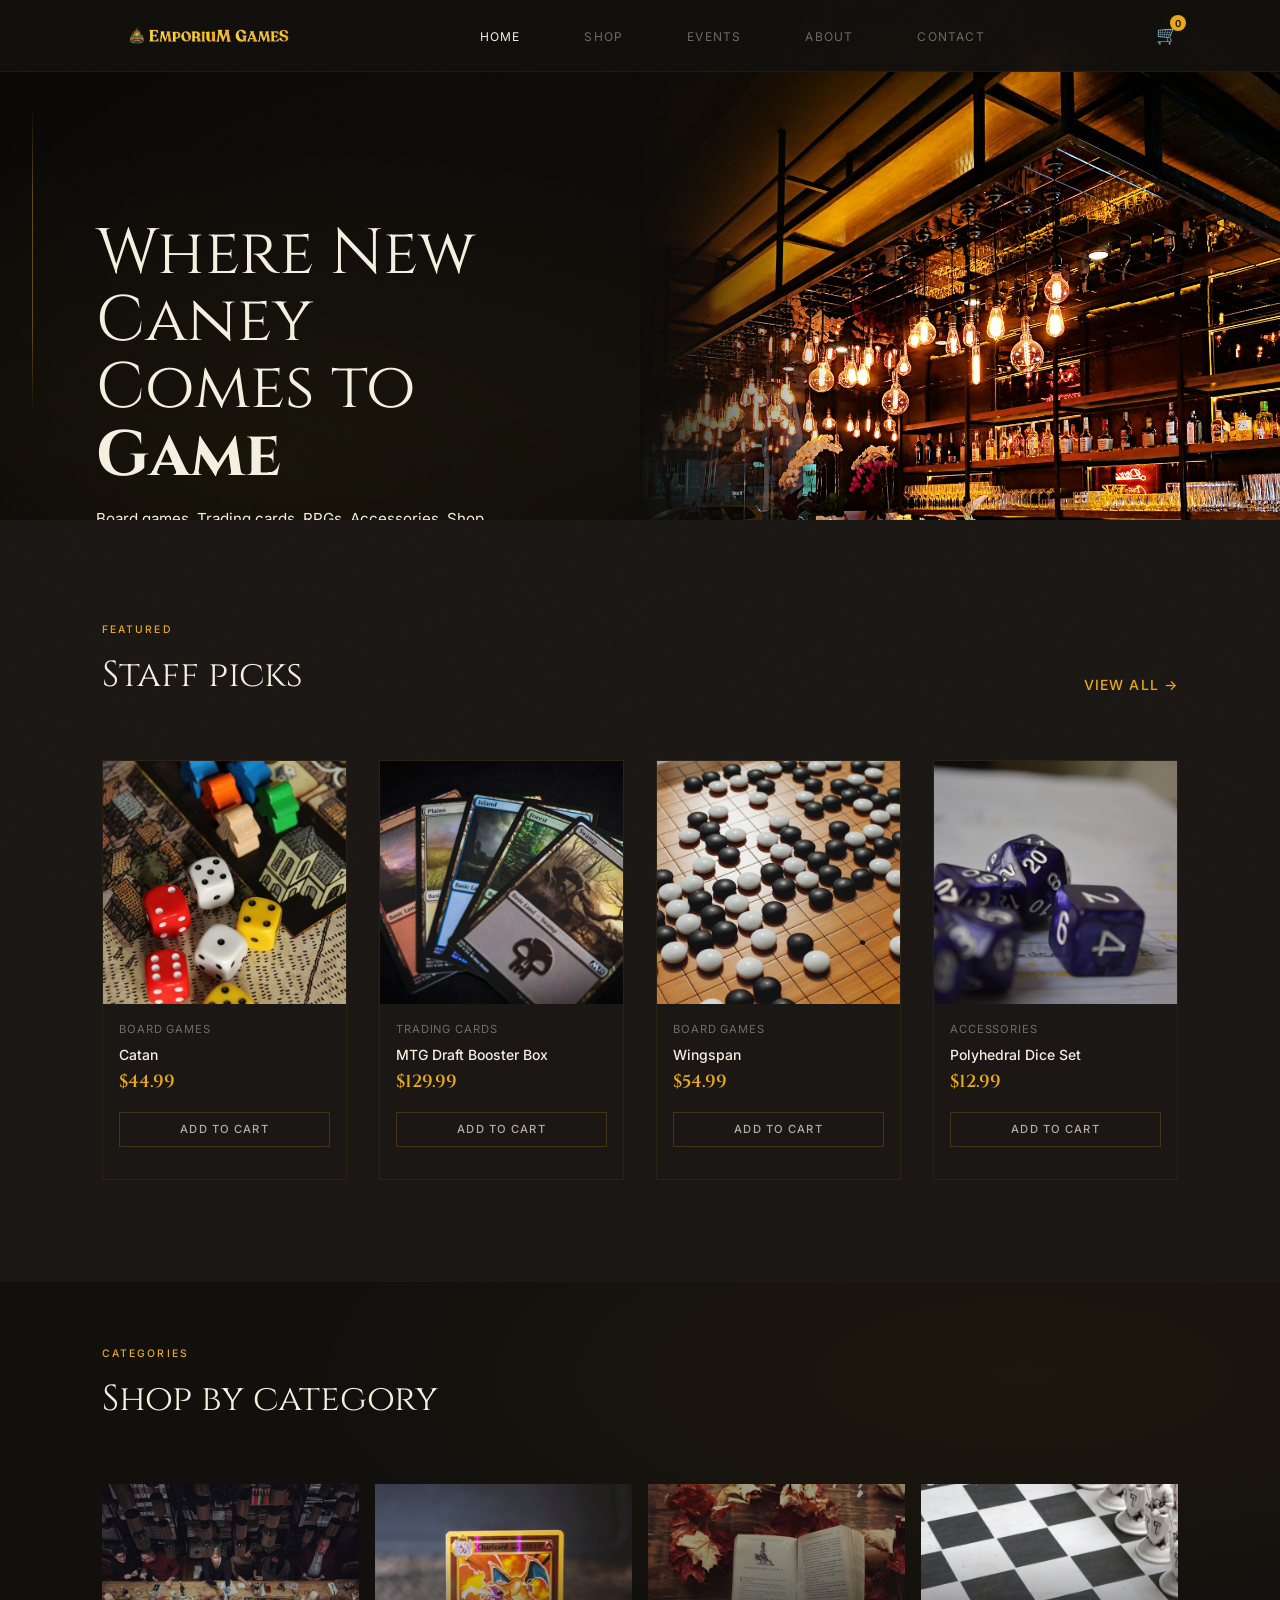
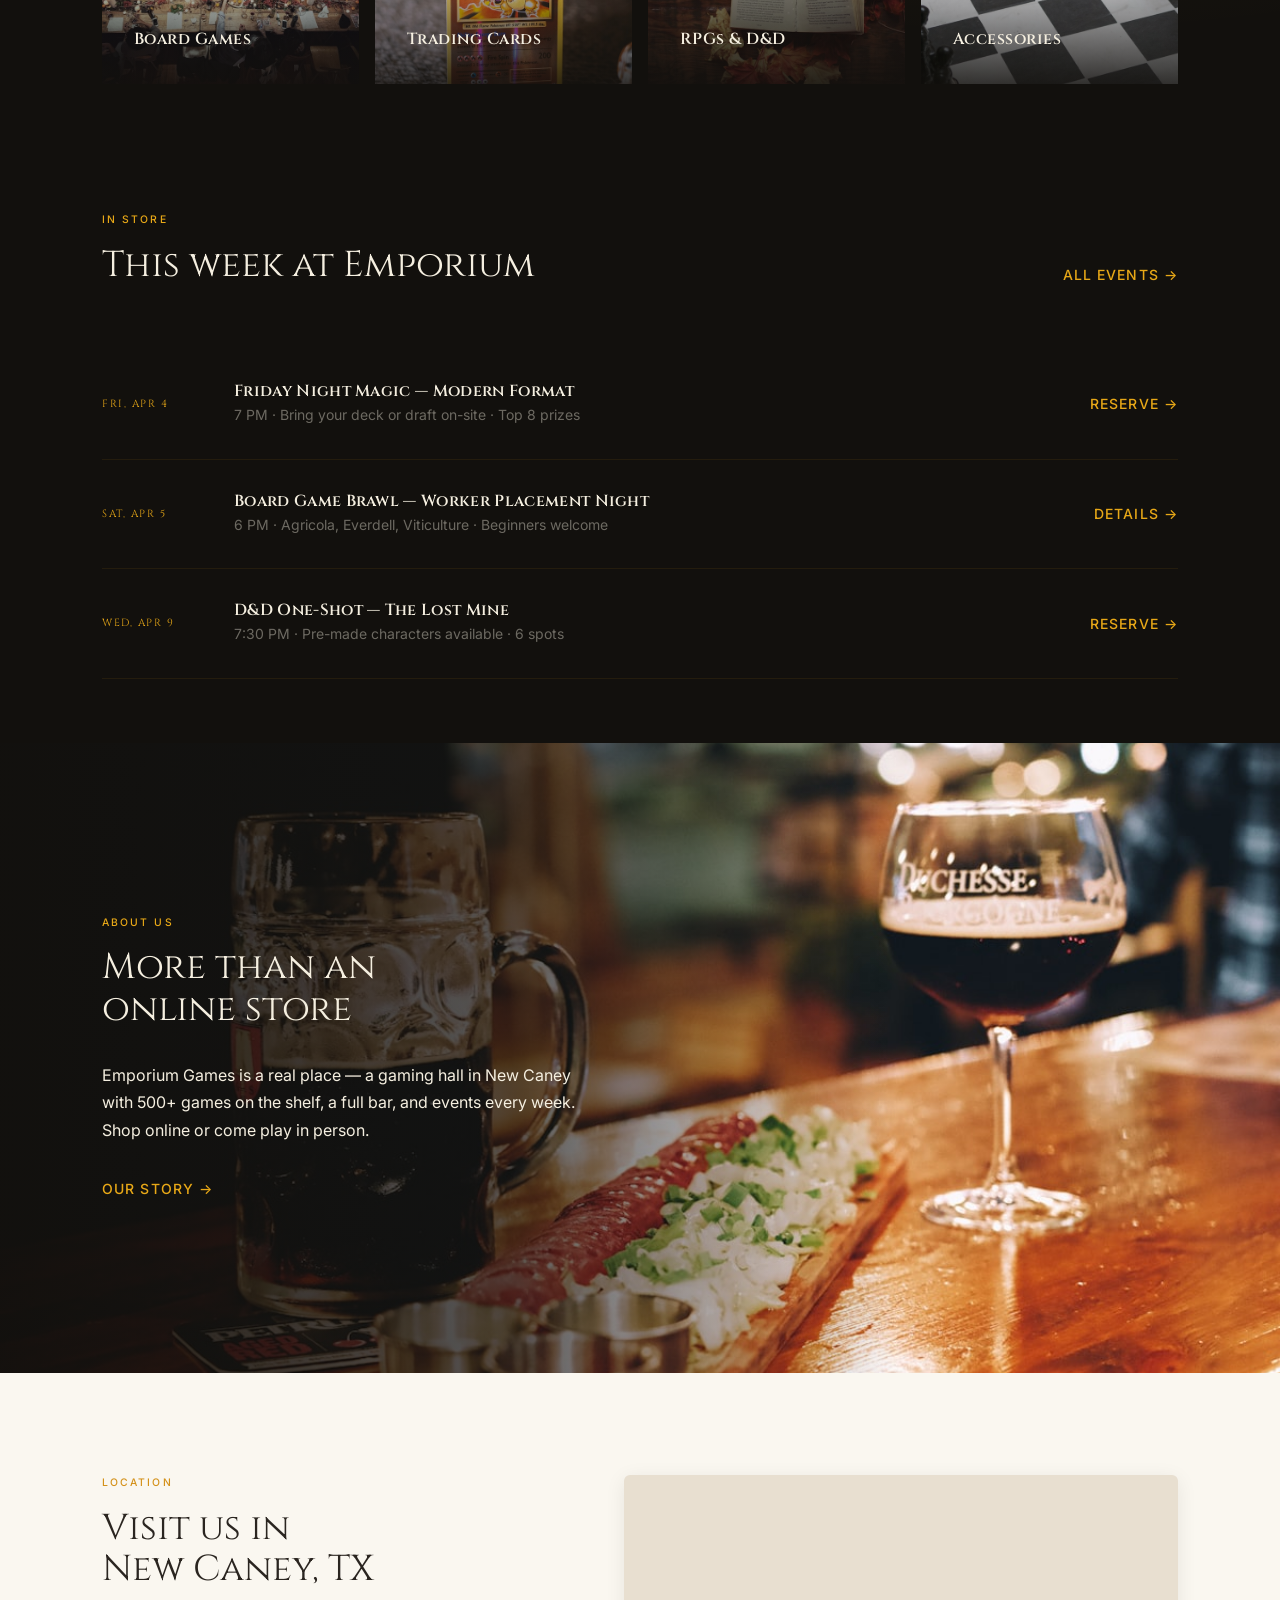
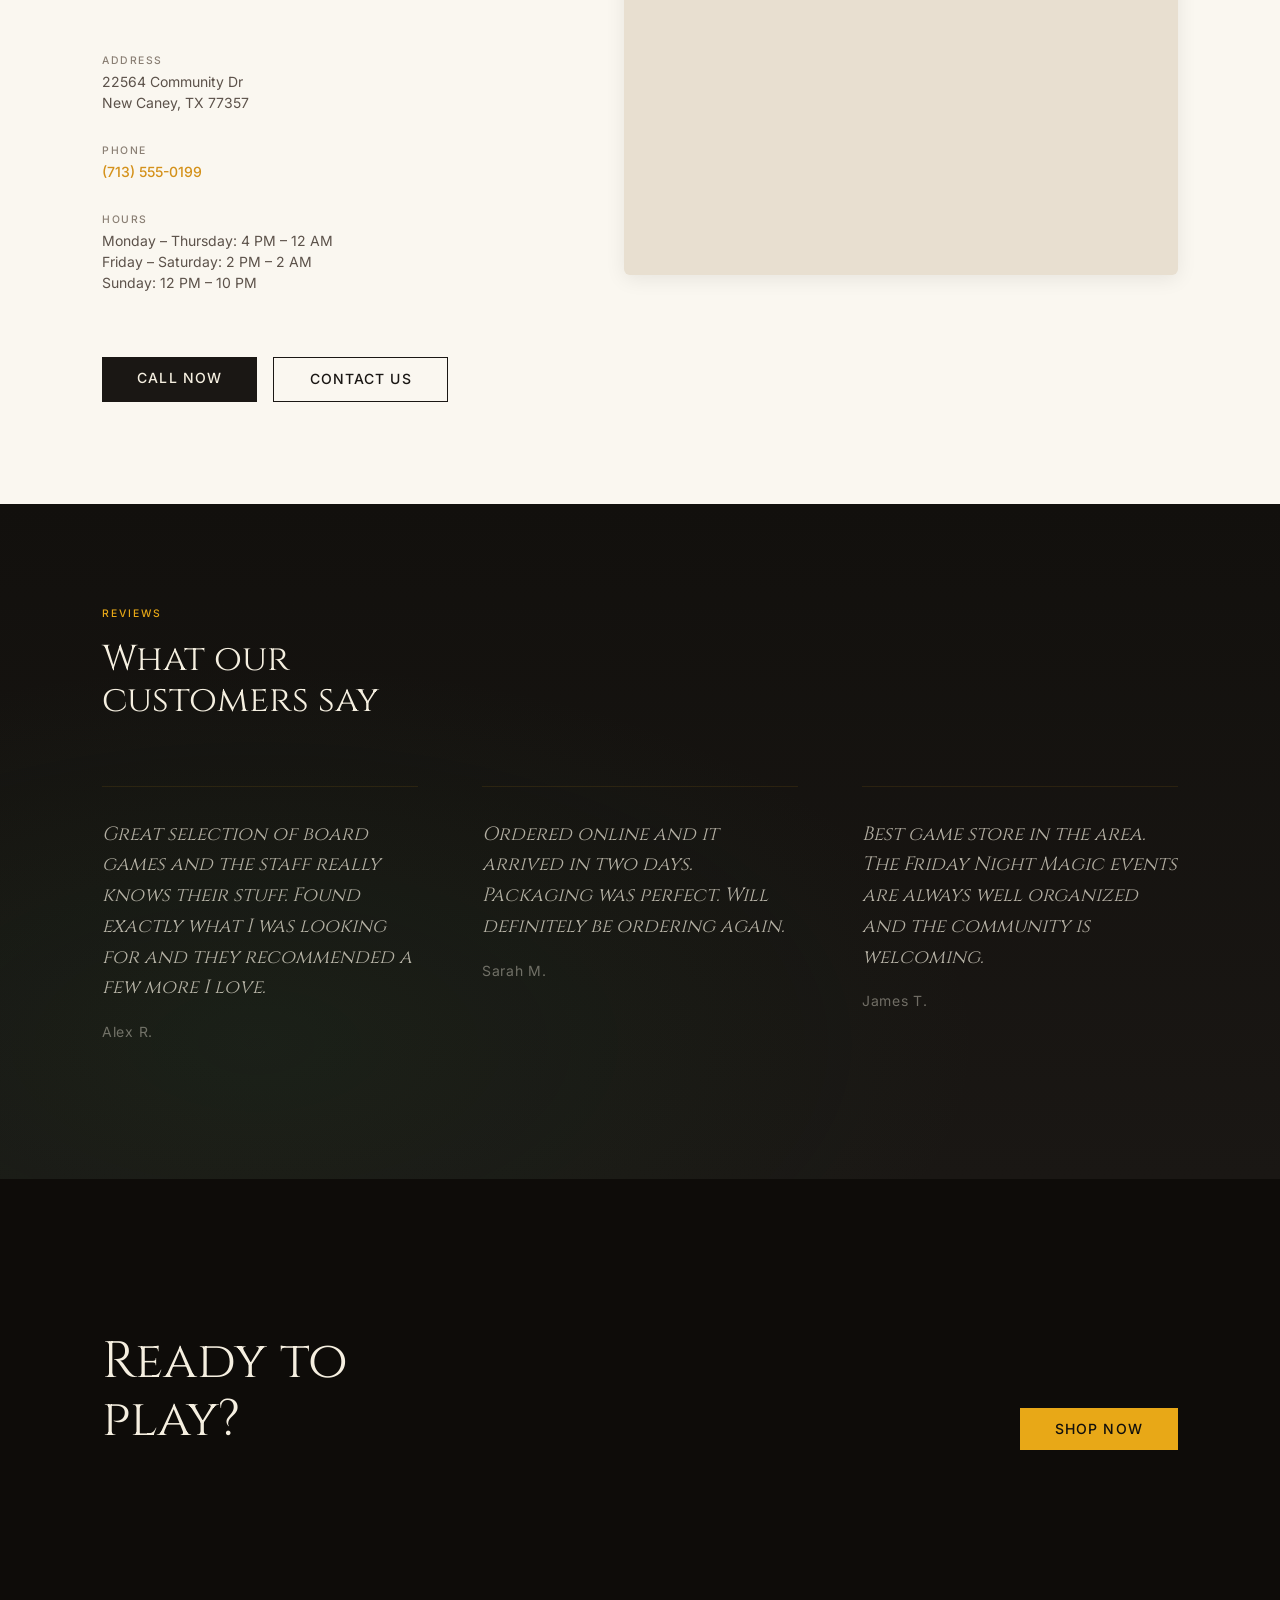
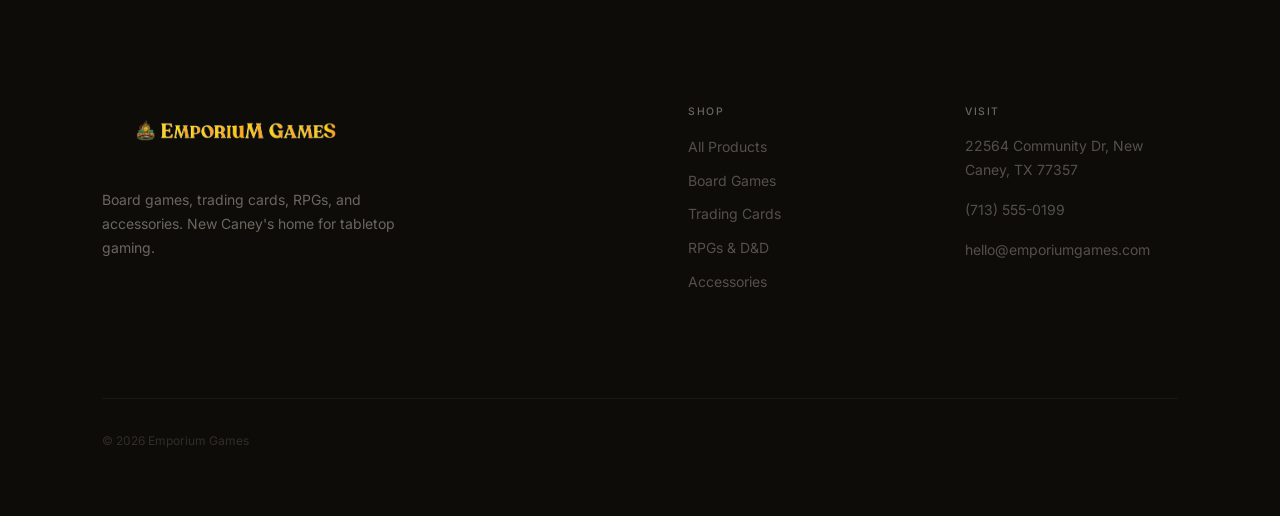
==== commit 83cc8123: "Pivot to e-commerce: add shop, product catalog, restructure site Major pivot from venue-only mockup " ====
--- a/index.html
+++ b/index.html
@@ -3,7 +3,7 @@
 <head>
   <meta charset="UTF-8">
   <meta name="viewport" content="width=device-width, initial-scale=1.0">
-  <title>Emporium Games — New Caney's Gaming Hall</title>
+  <title>Emporium Games — Board Games, Cards & More in New Caney, TX</title>
   <link rel="preconnect" href="https://fonts.googleapis.com">
   <link rel="preconnect" href="https://fonts.gstatic.com" crossorigin>
   <link href="https://fonts.googleapis.com/css2?family=Cinzel:wght@400;600;700&family=Inter:wght@300;400;500;600&display=swap" rel="stylesheet">
@@ -15,81 +15,120 @@
 </head>
 <body>
 
-  <!-- Navigation — hidden on hero, reveals on scroll -->
   <nav class="nav" id="nav">
     <div class="container nav-inner">
-      <a href="index.html" class="nav-logo">
-        <img src="assets/logo-nav.png" alt="Emporium Games">
-      </a>
+      <a href="index.html" class="nav-logo"><img src="assets/logo-nav.png" alt="Emporium Games"></a>
       <ul class="nav-links">
         <li><a href="index.html" class="active">Home</a></li>
+        <li><a href="shop.html">Shop</a></li>
         <li><a href="events.html">Events</a></li>
-        <li><a href="gallery.html">Gallery</a></li>
         <li><a href="about.html">About</a></li>
         <li><a href="contact.html">Contact</a></li>
       </ul>
-      <a href="contact.html" class="btn btn-primary nav-cta">Book an Event</a>
-      <button class="nav-toggle" aria-label="Menu">
-        <span></span><span></span><span></span>
-      </button>
+      <a href="#" class="nav-cart" onclick="alert('Shopping cart — coming soon!')">&#128722;<span class="nav-cart-count">0</span></a>
+      <button class="nav-toggle" aria-label="Menu"><span></span><span></span><span></span></button>
     </div>
   </nav>
 
-  <!-- Hero — split: text left, image right -->
+  <!-- Hero -->
   <section class="hero hero-split">
     <div class="hero-content reveal">
       <h1>Where New Caney<br>Comes to <strong>Game</strong></h1>
-      <p class="subtitle">Board games. Card battles. Private events. A full bar. No NPCs. Open late on weekends.</p>
-      <a href="contact.html" class="btn btn-primary">Plan Your Visit</a>
+      <p class="subtitle">Board games. Trading cards. RPGs. Accessories. Shop online or visit us in store.</p>
+      <a href="shop.html" class="btn btn-primary">Shop Now</a>
     </div>
     <div class="hero-image">
       <img src="assets/photos/storefront-night.jpg" alt="Emporium Games venue" class="photo-img">
     </div>
   </section>
 
-  <!-- The Experience — bento grid, asymmetric -->
+  <!-- Featured Products -->
   <section class="section-md bg-dark">
-    <div class="container">
-      <span class="eyebrow">The Experience</span>
-      <h2 style="margin-bottom: var(--space-lg); max-width: 500px;">Everything under<br>one roof</h2>
-
-      <div class="bento-grid">
-        <div class="bento-featured">
-          <h3>Private Events &amp; Parties</h3>
-          <p>Birthdays, team-building, bachelor parties. Full hall or private rooms. We handle catering, setup, and the playlist.</p>
-          <a href="contact.html" class="btn-text" style="margin-top: var(--space-sm);">Book a room</a>
-        </div>
-        <div class="bento-card">
-          <h3>500+ Board Games</h3>
-          <p>Gateway classics to deep strategy. Staff picks updated weekly.</p>
-        </div>
-        <div class="bento-card">
-          <h3>Card Gaming</h3>
-          <p>MTG, Pokemon, Lorcana. Draft nights, tournaments, singles in stock.</p>
-        </div>
-        <div class="bento-card">
-          <h3>Full Bar &amp; Kitchen</h3>
-          <p>Craft beers, mead flights, tavern-inspired plates. Not vending machines.</p>
-        </div>
-        <div class="bento-card">
-          <h3>Tournaments</h3>
-          <p>Weekly competitive play. Ranked seasons. Prizes that don't suck.</p>
-        </div>
-      </div>
-    </div>
-  </section>
-
-  <!-- Upcoming Events — horizontal list, not a grid -->
-  <section class="section-sm bg-gradient-subtle">
     <div class="container">
       <div style="display: flex; justify-content: space-between; align-items: flex-end; margin-bottom: var(--space-lg);">
         <div>
-          <span class="eyebrow">Coming Up</span>
+          <span class="eyebrow">Featured</span>
+          <h2>Staff picks</h2>
+        </div>
+        <a href="shop.html" class="btn-text">View all</a>
+      </div>
+      <div class="product-grid">
+        <div class="product-card">
+          <div class="product-card-img"><img src="assets/photos/products/board-game-1.jpg" alt="Catan"></div>
+          <div class="product-card-info">
+            <p class="product-category">Board Games</p>
+            <h3>Catan</h3>
+            <span class="product-price">$44.99</span>
+            <button class="btn-cart" onclick="alert('Added to cart! (mockup)')">Add to Cart</button>
+          </div>
+        </div>
+        <div class="product-card">
+          <div class="product-card-img"><img src="assets/photos/products/mtg-cards.jpg" alt="MTG Draft Booster Box"></div>
+          <div class="product-card-info">
+            <p class="product-category">Trading Cards</p>
+            <h3>MTG Draft Booster Box</h3>
+            <span class="product-price">$129.99</span>
+            <button class="btn-cart" onclick="alert('Added to cart! (mockup)')">Add to Cart</button>
+          </div>
+        </div>
+        <div class="product-card">
+          <div class="product-card-img"><img src="assets/photos/products/board-game-2.jpg" alt="Wingspan"></div>
+          <div class="product-card-info">
+            <p class="product-category">Board Games</p>
+            <h3>Wingspan</h3>
+            <span class="product-price">$54.99</span>
+            <button class="btn-cart" onclick="alert('Added to cart! (mockup)')">Add to Cart</button>
+          </div>
+        </div>
+        <div class="product-card">
+          <div class="product-card-img"><img src="assets/photos/products/dice-set.jpg" alt="Polyhedral Dice Set"></div>
+          <div class="product-card-info">
+            <p class="product-category">Accessories</p>
+            <h3>Polyhedral Dice Set</h3>
+            <span class="product-price">$12.99</span>
+            <button class="btn-cart" onclick="alert('Added to cart! (mockup)')">Add to Cart</button>
+          </div>
+        </div>
+      </div>
+    </div>
+  </section>
+
+  <!-- Shop by Category -->
+  <section class="section-sm bg-gradient-subtle">
+    <div class="container">
+      <span class="eyebrow">Categories</span>
+      <h2 style="margin-bottom: var(--space-lg);">Shop by category</h2>
+      <div class="category-grid">
+        <a href="shop.html" class="category-card">
+          <img src="assets/photos/products/board-game-3.jpg" alt="Board Games">
+          <span>Board Games</span>
+        </a>
+        <a href="shop.html" class="category-card">
+          <img src="assets/photos/products/pokemon-cards.jpg" alt="Trading Card Games">
+          <span>Trading Cards</span>
+        </a>
+        <a href="shop.html" class="category-card">
+          <img src="assets/photos/products/dnd-books.jpg" alt="RPGs & D&D">
+          <span>RPGs &amp; D&amp;D</span>
+        </a>
+        <a href="shop.html" class="category-card">
+          <img src="assets/photos/products/accessories.jpg" alt="Accessories">
+          <span>Accessories</span>
+        </a>
+      </div>
+    </div>
+  </section>
+
+  <!-- Events preview -->
+  <section class="section-sm bg-warm-black">
+    <div class="container">
+      <div style="display: flex; justify-content: space-between; align-items: flex-end; margin-bottom: var(--space-lg);">
+        <div>
+          <span class="eyebrow">In Store</span>
           <h2>This week at Emporium</h2>
         </div>
         <a href="events.html" class="btn-text">All events</a>
       </div>
-
       <div class="event-strip-card">
         <div class="event-strip-date">Fri, Apr 4</div>
         <div class="event-strip-info">
@@ -114,35 +153,10 @@
         </div>
         <a href="contact.html" class="btn-text">Reserve</a>
       </div>
-      <div class="event-strip-card">
-        <div class="event-strip-date">Fri, Apr 11</div>
-        <div class="event-strip-info">
-          <h3>Trivia Night — Fantasy &amp; Sci-Fi Edition</h3>
-          <p>8 PM &middot; Teams of 2–6 &middot; Half-price apps during event</p>
-        </div>
-        <a href="events.html" class="btn-text">Details</a>
-      </div>
-    </div>
-  </section>
-
-  <!-- Open Play — warm cream section for contrast -->
-  <section class="section-md bg-parchment section-light">
-    <div class="container">
-      <div class="split-wide">
-        <div>
-          <span class="eyebrow">Open Play</span>
-          <h2>Walk in any night</h2>
-          <p style="margin-top: var(--space-sm); max-width: 440px;">No reservation needed. $5 cover gets you unlimited access to 500+ games, all night. Our staff will teach you anything on the shelf.</p>
-          <a href="contact.html" class="btn btn-primary" style="margin-top: var(--space-md);">Plan Your Visit</a>
-        </div>
-        <div class="photo-container" style="min-height: 350px;">
-          <img src="assets/photos/board-games.jpg" alt="Board games and game pieces" class="photo-img">
-        </div>
-      </div>
-    </div>
-  </section>
-
-  <!-- The Hall — full-width overlay section -->
+    </div>
+  </section>
+
+  <!-- About the Store — condensed overlay -->
   <section class="overlay-section">
     <div class="overlay-bg">
       <div class="photo-container" style="min-height: 100%;">
@@ -151,55 +165,44 @@
     </div>
     <div class="overlay-content">
       <div class="info-block">
-        <span class="eyebrow">The Hall</span>
-        <h2>Not your average<br>game store</h2>
-        <p style="margin: var(--space-md) 0;">Purpose-built for play, competition, and hanging out. Dark wood, amber lighting, proper tables, and a bar that serves more than soda.</p>
-        <ul class="feature-list" style="margin-bottom: var(--space-md);">
-          <li>500+ game library, curated and maintained</li>
-          <li>Full bar and kitchen, open late</li>
-          <li>Staff who play and can teach any game</li>
-          <li>Private rooms for campaigns and parties</li>
-        </ul>
-        <a href="gallery.html" class="btn-text">See the space</a>
-      </div>
-    </div>
-  </section>
-
-  <!-- Location / Google Maps -->
+        <span class="eyebrow">About Us</span>
+        <h2>More than an<br>online store</h2>
+        <p style="margin: var(--space-md) 0;">Emporium Games is a real place — a gaming hall in New Caney with 500+ games on the shelf, a full bar, and events every week. Shop online or come play in person.</p>
+        <a href="about.html" class="btn-text">Our story</a>
+      </div>
+    </div>
+  </section>
+
+  <!-- Location / Map -->
   <section class="section-md bg-cream section-light">
     <div class="container">
       <div class="location-grid">
         <div class="location-info">
           <span class="eyebrow">Location</span>
           <h2>Visit us in<br>New Caney, TX</h2>
-
           <div class="location-detail">
             <div class="location-detail-text">
               <h4>Address</h4>
               <p>22564 Community Dr<br>New Caney, TX 77357</p>
             </div>
           </div>
-
           <div class="location-detail">
             <div class="location-detail-text">
               <h4>Phone</h4>
               <p><a href="tel:7135550199">(713) 555-0199</a></p>
             </div>
           </div>
-
           <div class="location-detail">
             <div class="location-detail-text">
               <h4>Hours</h4>
               <p>Monday – Thursday: 4 PM – 12 AM<br>Friday – Saturday: 2 PM – 2 AM<br>Sunday: 12 PM – 10 PM</p>
             </div>
           </div>
-
           <div class="location-buttons">
             <a href="tel:7135550199" class="btn btn-primary">Call Now</a>
-            <a href="contact.html" class="btn btn-outline">Book Online</a>
-          </div>
-        </div>
-
+            <a href="contact.html" class="btn btn-outline">Contact Us</a>
+          </div>
+        </div>
         <div class="location-map">
           <iframe src="https://maps.google.com/maps?q=22564+Community+Dr,+New+Caney,+TX+77357&t=&z=15&ie=UTF8&iwloc=&output=embed" loading="lazy" referrerpolicy="no-referrer-when-downgrade" title="Emporium Games location"></iframe>
         </div>
@@ -207,118 +210,52 @@
     </div>
   </section>
 
-  <!-- Gallery Strip — visual break, 4 atmospheric photos -->
-  <section class="section-sm bg-warm-black">
-    <div class="container">
-      <div style="display: flex; justify-content: space-between; align-items: flex-end; margin-bottom: var(--space-md);">
-        <span class="eyebrow" style="margin-bottom: 0;">See the Space</span>
-        <a href="gallery.html" class="btn-text">Full gallery</a>
-      </div>
-      <div class="gallery-strip">
-        <div class="gallery-strip-item">
-          <div class="photo-container" style="min-height: 220px;">
-            <img src="assets/photos/community-night.jpg" alt="Game night community" class="photo-img">
-          </div>
-        </div>
-        <div class="gallery-strip-item gallery-strip-wide">
-          <div class="photo-container" style="min-height: 220px;">
-            <img src="assets/photos/bar-taps.jpg" alt="Craft beer taps at the bar" class="photo-img">
-          </div>
-        </div>
-        <div class="gallery-strip-item">
-          <div class="photo-container" style="min-height: 220px;">
-            <img src="assets/photos/tavern-burger.jpg" alt="Tavern burger" class="photo-img">
-          </div>
-        </div>
-        <div class="gallery-strip-item">
-          <div class="photo-container" style="min-height: 220px;">
-            <img src="assets/photos/board-games-shelf.jpg" alt="Board game library" class="photo-img">
-          </div>
-        </div>
-      </div>
-    </div>
-  </section>
-
-  <!-- Food & Drink — warm cream section, menu-style -->
-  <section class="section-md bg-parchment section-light">
-    <div class="container">
-      <div class="split-narrow">
-        <div class="photo-container" style="min-height: 480px;">
-          <img src="assets/photos/tavern-burger.jpg" alt="Tavern burger with fries" class="photo-img">
-        </div>
-        <div>
-          <span class="eyebrow">The Tavern</span>
-          <h2>Real food.<br>Real drinks.</h2>
-          <p style="margin-top: var(--space-sm); max-width: 440px;">This isn't a snack bar with microwaved nachos. Emporium has a full kitchen and a proper bar — tavern-inspired plates, craft beers, mead flights, and cocktails worth ordering a second round of.</p>
-
-          <div class="menu-preview">
-            <div class="menu-category">
-              <h4>From the Kitchen</h4>
-              <div class="menu-item"><span>The Tavern Burger</span><span class="menu-dot"></span><span>$14</span></div>
-              <div class="menu-item"><span>Loaded Quest Fries</span><span class="menu-dot"></span><span>$9</span></div>
-              <div class="menu-item"><span>Dragon Wings (6 pc)</span><span class="menu-dot"></span><span>$12</span></div>
-              <div class="menu-item"><span>Healer's Bowl</span><span class="menu-dot"></span><span>$11</span></div>
-            </div>
-            <div class="menu-category">
-              <h4>From the Bar</h4>
-              <div class="menu-item"><span>Craft Draft (16 oz)</span><span class="menu-dot"></span><span>$7</span></div>
-              <div class="menu-item"><span>Mead Flight (4 tasters)</span><span class="menu-dot"></span><span>$15</span></div>
-              <div class="menu-item"><span>The Critical Hit (cocktail)</span><span class="menu-dot"></span><span>$12</span></div>
-              <div class="menu-item"><span>Potion of Healing (NA)</span><span class="menu-dot"></span><span>$5</span></div>
-            </div>
-          </div>
-        </div>
-      </div>
-    </div>
-  </section>
-
-  <!-- Testimonials — stacked quotes, not uniform cards -->
+  <!-- Testimonials -->
   <section class="section-md bg-gradient-warm">
     <div class="container">
-      <span class="eyebrow">What People Say</span>
-      <h2 style="margin-bottom: var(--space-lg); max-width: 400px;">New Caney's favorite<br>game night spot</h2>
+      <span class="eyebrow">Reviews</span>
+      <h2 style="margin-bottom: var(--space-lg); max-width: 400px;">What our customers say</h2>
       <div class="testimonial-grid">
         <div class="testimonial">
-          <blockquote>Best game night spot in New Caney, hands down. The atmosphere is incredible and the staff actually know the games. We come every Friday.</blockquote>
-          <cite>Alex R. — Weekly regular</cite>
+          <blockquote>Great selection of board games and the staff really knows their stuff. Found exactly what I was looking for and they recommended a few more I love.</blockquote>
+          <cite>Alex R.</cite>
         </div>
         <div class="testimonial">
-          <blockquote>We hosted our company team-building here and everyone loved it. The private room was perfect. Already booked for next quarter.</blockquote>
-          <cite>Sarah M. — Event host</cite>
+          <blockquote>Ordered online and it arrived in two days. Packaging was perfect. Will definitely be ordering again.</blockquote>
+          <cite>Sarah M.</cite>
         </div>
         <div class="testimonial">
-          <blockquote>My son's birthday party was perfect. The games, the food, the private room — everything was handled. He's already asking when he can come back.</blockquote>
-          <cite>James T. — Parent</cite>
-        </div>
-      </div>
-    </div>
-  </section>
-
-  <!-- CTA — minimal, type-driven -->
+          <blockquote>Best game store in the area. The Friday Night Magic events are always well organized and the community is welcoming.</blockquote>
+          <cite>James T.</cite>
+        </div>
+      </div>
+    </div>
+  </section>
+
+  <!-- CTA -->
   <section class="cta-section bg-deep">
     <div class="container">
-      <h2>The table's<br>waiting</h2>
-      <a href="contact.html" class="btn btn-primary">Book an Event</a>
-    </div>
-  </section>
-
-  <!-- Footer -->
+      <h2>Ready to<br>play?</h2>
+      <a href="shop.html" class="btn btn-primary">Shop Now</a>
+    </div>
+  </section>
+
   <footer class="footer">
     <div class="container">
       <div class="footer-grid">
         <div class="footer-brand">
           <img src="assets/logo-nav.png" alt="Emporium Games">
-          <p>A real-world gaming hall for players, parties, and late nights. New Caney's home for game night.</p>
+          <p>Board games, trading cards, RPGs, and accessories. New Caney's home for tabletop gaming.</p>
         </div>
         <div class="footer-links">
           <div class="footer-col">
-            <h4>Pages</h4>
+            <h4>Shop</h4>
             <ul>
-              <li><a href="index.html">Home</a></li>
-              <li><a href="events.html">Events</a></li>
-              <li><a href="gallery.html">Gallery</a></li>
-              <li><a href="about.html">About</a></li>
-              <li><a href="contact.html">Contact</a></li>
+              <li><a href="shop.html">All Products</a></li>
+              <li><a href="shop.html">Board Games</a></li>
+              <li><a href="shop.html">Trading Cards</a></li>
+              <li><a href="shop.html">RPGs &amp; D&amp;D</a></li>
+              <li><a href="shop.html">Accessories</a></li>
             </ul>
           </div>
           <div class="footer-col">
@@ -329,12 +266,9 @@
           </div>
         </div>
       </div>
-      <div class="footer-bottom">
-        <p>&copy; 2026 Emporium Games</p>
-      </div>
+      <div class="footer-bottom"><p>&copy; 2026 Emporium Games</p></div>
     </div>
   </footer>
-
   <script src="js/main.js"></script>
 </body>
 </html>
--- a/css/components.css
+++ b/css/components.css
@@ -230,6 +230,264 @@
 }
 
 /* ═══════════════════════════════════════
+   PRODUCT CARDS — e-commerce
+   ═══════════════════════════════════════ */
+
+.product-grid {
+  display: grid;
+  grid-template-columns: repeat(4, 1fr);
+  gap: var(--space-md);
+}
+
+.product-card {
+  background: var(--charcoal);
+  border: 1px solid rgba(232, 168, 23, 0.08);
+  overflow: hidden;
+  transition: border-color var(--transition), transform var(--transition);
+}
+
+.product-card:hover {
+  border-color: var(--gold-border-strong);
+  transform: translateY(-2px);
+}
+
+.product-card-img {
+  width: 100%;
+  aspect-ratio: 1;
+  overflow: hidden;
+  background: var(--warm-black);
+}
+
+.product-card-img img {
+  width: 100%;
+  height: 100%;
+  object-fit: cover;
+  transition: transform 0.6s ease;
+}
+
+.product-card:hover .product-card-img img {
+  transform: scale(1.04);
+}
+
+.product-card-info {
+  padding: var(--space-sm) var(--space-sm) var(--space-md);
+}
+
+.product-card-info h3 {
+  font-family: var(--font-body);
+  font-size: var(--fs-small);
+  font-weight: 500;
+  letter-spacing: 0;
+  text-transform: none;
+  margin-bottom: 0.25rem;
+  color: var(--text-on-dark);
+}
+
+.product-card-info .product-category {
+  font-size: 0.7rem;
+  color: var(--text-on-dark-muted);
+  margin-bottom: var(--space-xs);
+  text-transform: uppercase;
+  letter-spacing: 0.08em;
+}
+
+.product-card-info .product-price {
+  font-family: var(--font-display);
+  font-size: 1.1rem;
+  color: var(--sign-gold);
+  font-weight: 600;
+  margin-bottom: var(--space-sm);
+  display: block;
+}
+
+.btn-cart {
+  width: 100%;
+  background: transparent;
+  border: 1px solid var(--gold-border);
+  color: var(--text-on-dark-secondary);
+  font-family: var(--font-body);
+  font-size: 0.7rem;
+  font-weight: 500;
+  letter-spacing: 0.1em;
+  text-transform: uppercase;
+  padding: 0.6rem;
+  cursor: pointer;
+  transition: all var(--transition);
+  text-align: center;
+}
+
+.btn-cart:hover {
+  background: var(--sign-gold);
+  color: var(--warm-black);
+  border-color: var(--sign-gold);
+}
+
+/* Category cards */
+.category-grid {
+  display: grid;
+  grid-template-columns: repeat(4, 1fr);
+  gap: var(--space-sm);
+}
+
+.category-card {
+  position: relative;
+  overflow: hidden;
+  min-height: 200px;
+  display: flex;
+  align-items: flex-end;
+  text-decoration: none;
+  transition: transform var(--transition);
+}
+
+.category-card:hover {
+  transform: translateY(-2px);
+}
+
+.category-card img {
+  position: absolute;
+  inset: 0;
+  width: 100%;
+  height: 100%;
+  object-fit: cover;
+  transition: transform 0.6s ease;
+}
+
+.category-card:hover img {
+  transform: scale(1.05);
+}
+
+.category-card::after {
+  content: '';
+  position: absolute;
+  inset: 0;
+  background: linear-gradient(180deg, transparent 30%, rgba(18,16,13,0.85) 100%);
+  pointer-events: none;
+}
+
+.category-card span {
+  position: relative;
+  z-index: 1;
+  padding: var(--space-md);
+  font-family: var(--font-display);
+  font-size: 1rem;
+  font-weight: 600;
+  color: var(--parchment);
+  letter-spacing: 0.03em;
+}
+
+/* Cart icon in nav */
+.nav-cart {
+  position: relative;
+  color: var(--parchment);
+  font-size: 1.1rem;
+  text-decoration: none;
+  transition: color var(--transition);
+  display: flex;
+  align-items: center;
+  gap: 0.3rem;
+}
+
+.nav-cart:hover {
+  color: var(--sign-gold);
+}
+
+.nav-cart-count {
+  font-family: var(--font-body);
+  font-size: 0.6rem;
+  font-weight: 600;
+  background: var(--sign-gold);
+  color: var(--warm-black);
+  width: 16px;
+  height: 16px;
+  border-radius: 50%;
+  display: flex;
+  align-items: center;
+  justify-content: center;
+  position: absolute;
+  top: -6px;
+  right: -8px;
+}
+
+/* Filter bar */
+.filter-bar {
+  display: flex;
+  gap: var(--space-xs);
+  flex-wrap: wrap;
+  margin-bottom: var(--space-lg);
+}
+
+.filter-btn {
+  background: transparent;
+  border: 1px solid var(--gold-border);
+  color: var(--text-on-dark-muted);
+  font-family: var(--font-body);
+  font-size: 0.7rem;
+  font-weight: 500;
+  letter-spacing: 0.1em;
+  text-transform: uppercase;
+  padding: 0.5rem 1rem;
+  cursor: pointer;
+  transition: all var(--transition);
+}
+
+.filter-btn:hover,
+.filter-btn.active {
+  background: var(--sign-gold);
+  color: var(--warm-black);
+  border-color: var(--sign-gold);
+}
+
+/* Light section product cards */
+.section-light .product-card {
+  background: white;
+  border-color: var(--warm-tan);
+}
+
+.section-light .product-card-info h3 {
+  color: var(--text-on-light);
+}
+
+.section-light .product-card-info .product-price {
+  color: var(--sign-amber);
+}
+
+.section-light .btn-cart {
+  border-color: var(--warm-tan);
+  color: var(--text-on-light-secondary);
+}
+
+.section-light .btn-cart:hover {
+  background: var(--charcoal);
+  color: var(--parchment);
+  border-color: var(--charcoal);
+}
+
+@media (max-width: 1023px) {
+  .product-grid {
+    grid-template-columns: repeat(3, 1fr);
+  }
+
+  .category-grid {
+    grid-template-columns: repeat(2, 1fr);
+  }
+}
+
+@media (max-width: 767px) {
+  .product-grid {
+    grid-template-columns: repeat(2, 1fr);
+    gap: var(--space-sm);
+  }
+
+  .category-grid {
+    grid-template-columns: 1fr;
+  }
+
+  .category-card {
+    min-height: 150px;
+  }
+}
+
+/* ═══════════════════════════════════════
    EVENT STRIP — warm accents
    ═══════════════════════════════════════ */
 
